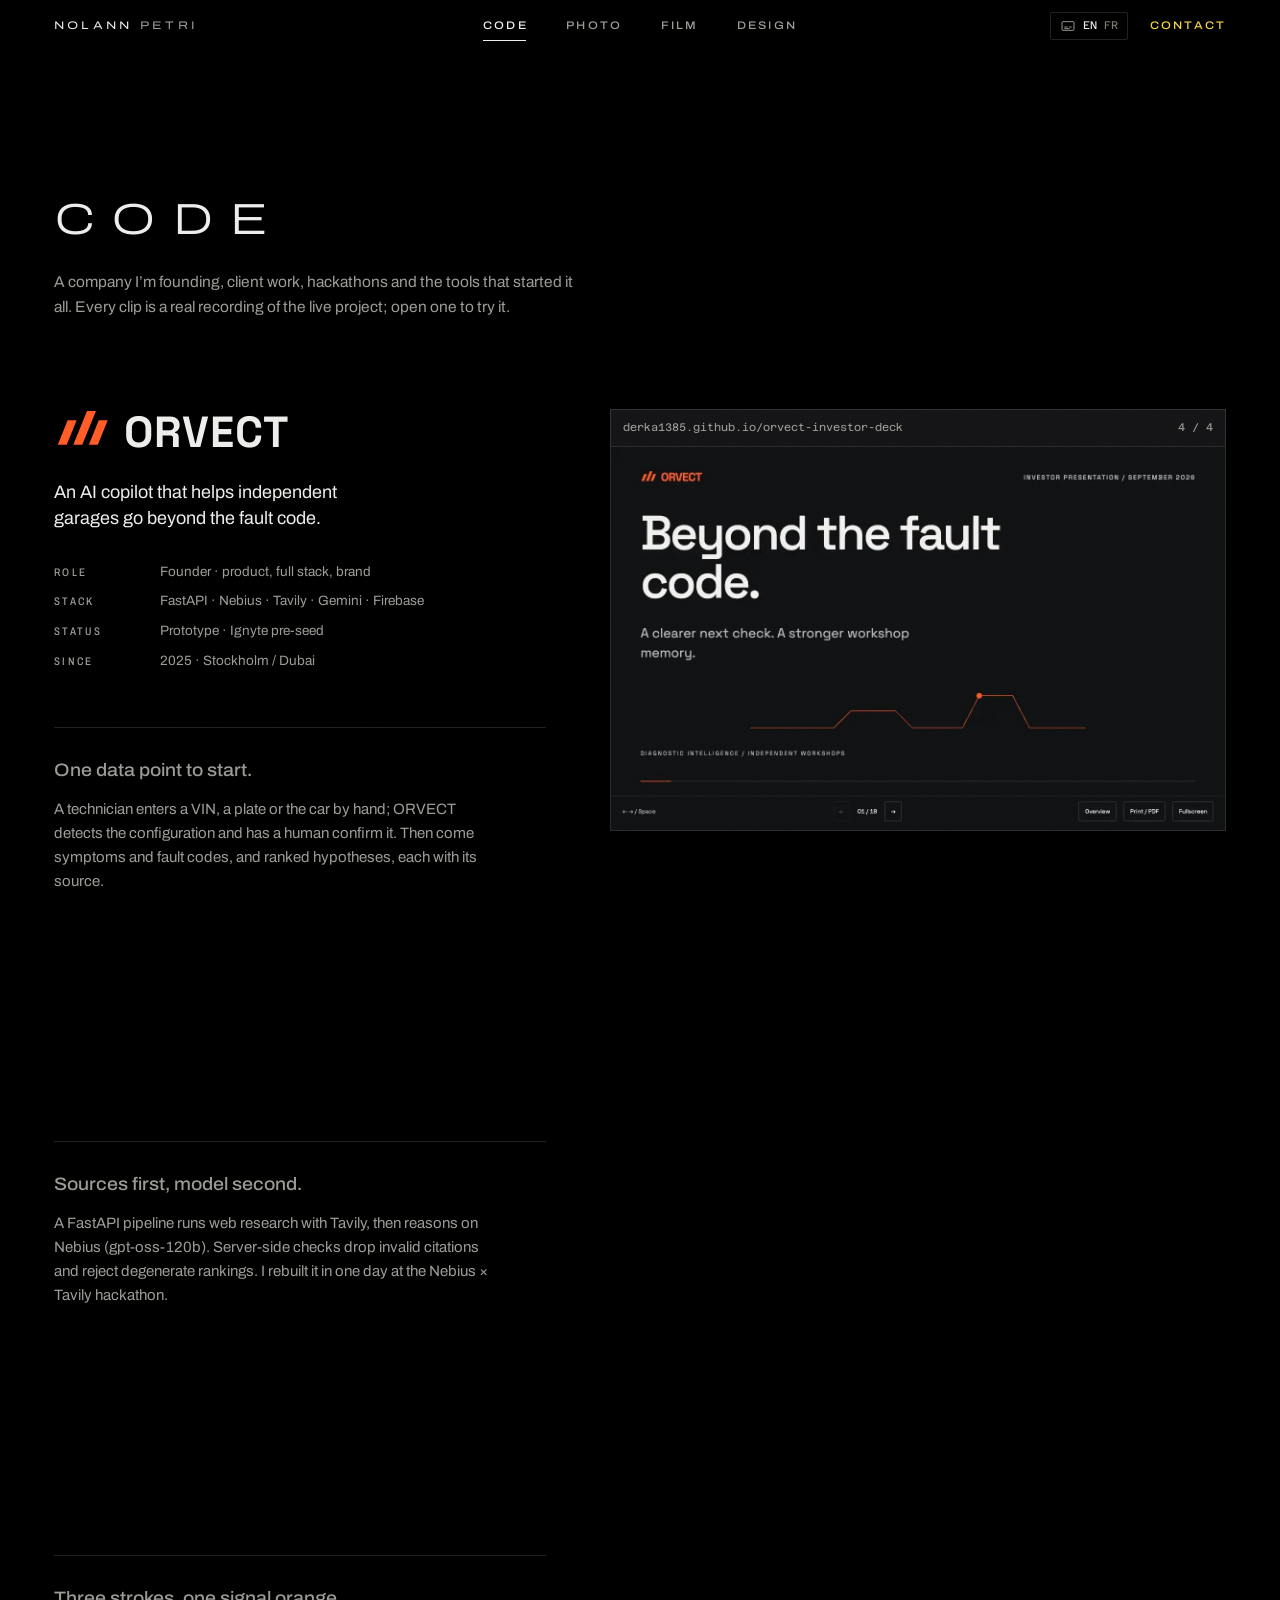
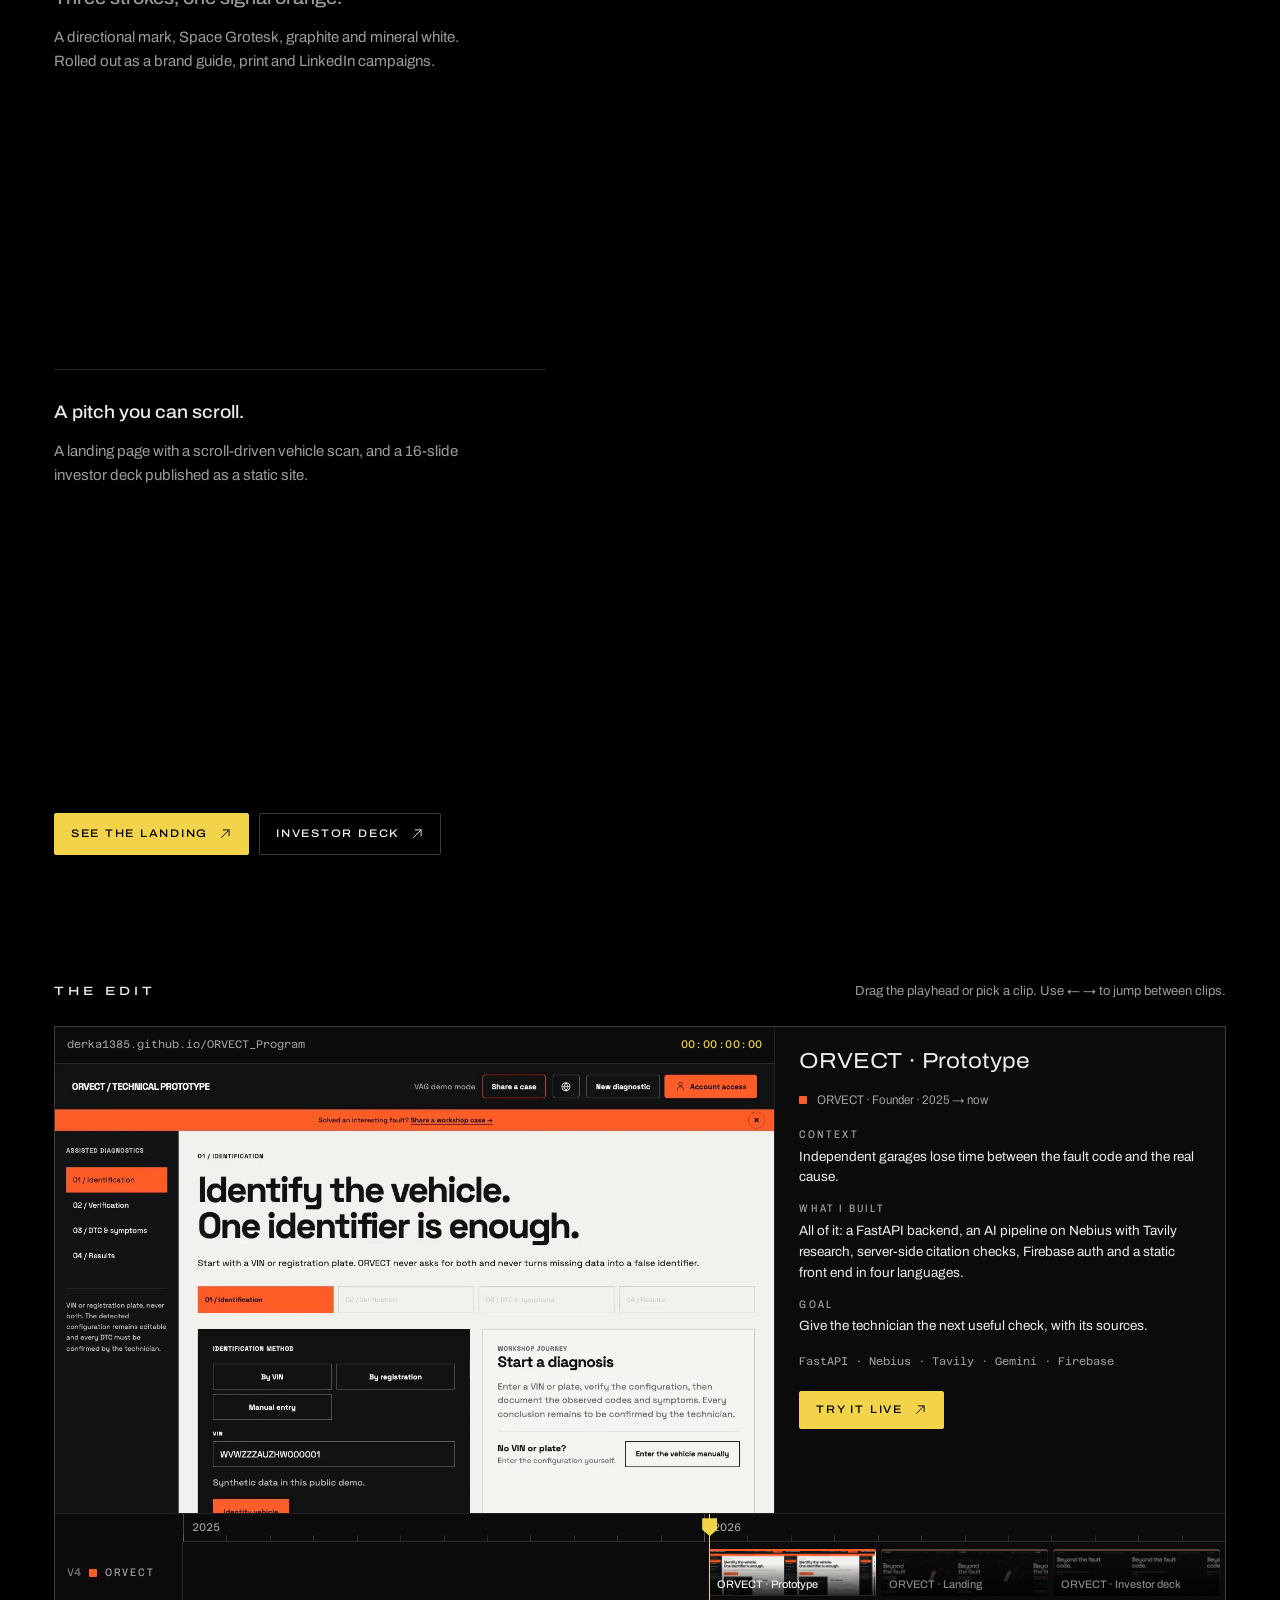
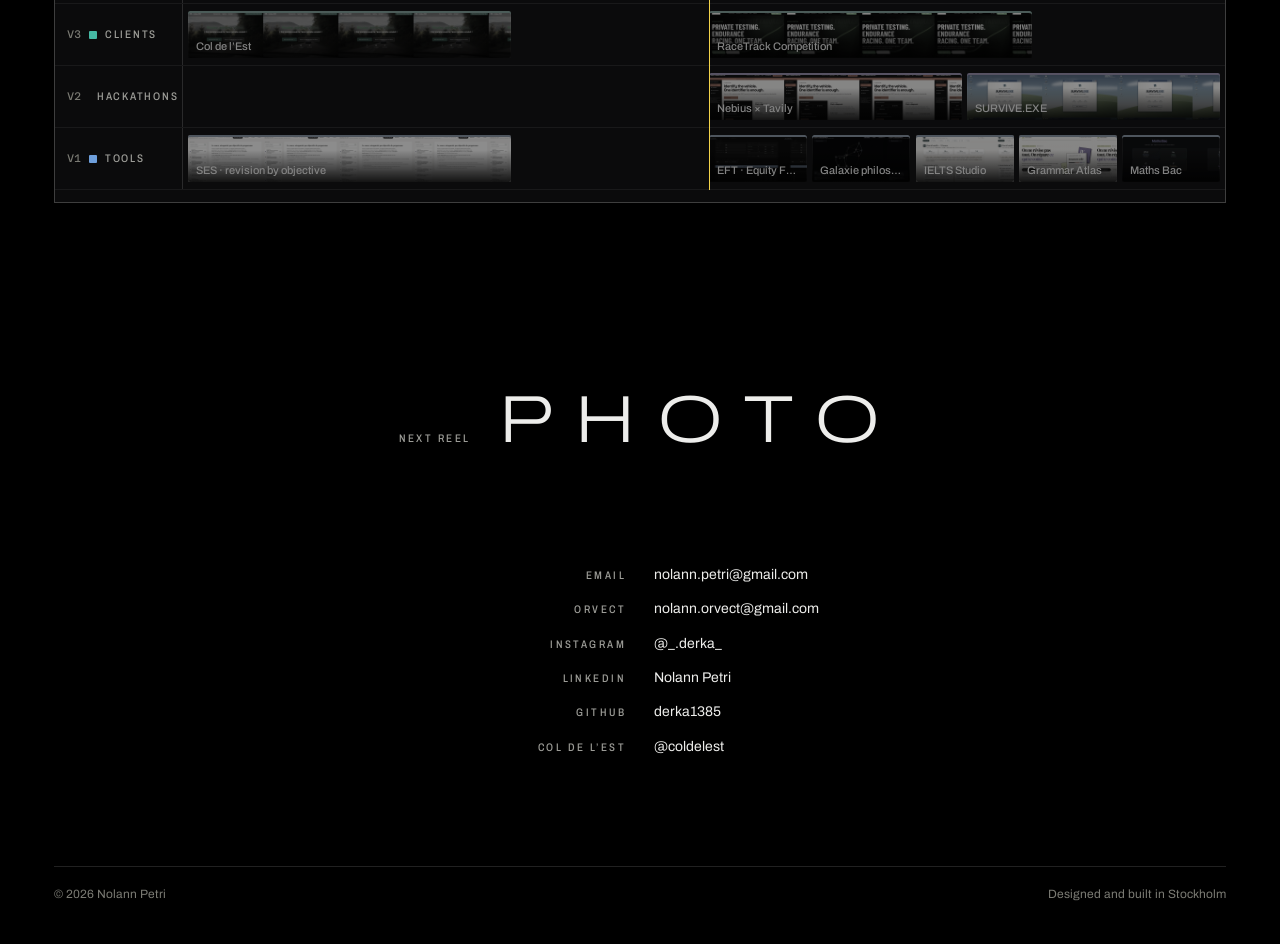
==== code.html @ 3e2588cc "Portfolio: Lignes home, four reels, new photos Home: a textless scroll experience in raw WebGL2. The" ====
<!doctype html>
<html lang="en">
<meta charset="utf-8">
<meta name="viewport" content="width=device-width, initial-scale=1, viewport-fit=cover">
<title>Code · Nolann Petri</title>
<meta name="description" content="ORVECT, client sites, hackathons and study tools by Nolann Petri, each with a real screen recording and a live version to try.">
<meta name="theme-color" content="#000000">
<meta name="color-scheme" content="dark">
<meta property="og:title" content="Code · Nolann Petri">
<meta property="og:image" content="img/og.jpg">
<link rel="icon" href="img/icon.svg" type="image/svg+xml">
<link rel="preconnect" href="https://fonts.googleapis.com">
<link rel="preconnect" href="https://fonts.gstatic.com" crossorigin>
<link rel="stylesheet" href="https://fonts.googleapis.com/css2?family=Archivo:wdth,wght@62..125,100..900&family=Azeret+Mono:wght@300..600&family=Space+Grotesk:wght@500;700&display=swap">
<link rel="stylesheet" href="style.css">
<script type="module" src="site.js"></script>
<script type="module" src="code.js"></script>

<body class="p-code">
<a class="skip" href="#main" data-fr="Aller au contenu">Skip to content</a>

<header class="chrome">
  <a class="mark" href="index.html"><span>Nolann</span> <span>Petri</span></a>
  <nav class="reels" aria-label="Reels">
    <a href="code.html" aria-current="page">Code</a>
    <a href="photo.html">Photo</a>
    <a href="film.html">Film</a>
    <a href="design.html">Design</a>
  </nav>
  <div class="chrome-r">
    <button class="st" id="st" type="button" aria-label="Subtitles: switch to French" data-label-fr="Sous-titres : passer en anglais"><svg viewBox="0 0 24 24" aria-hidden="true"><rect x="3" y="5.5" width="18" height="13" rx="1.5"/><path d="M6.5 13.5h5M13.5 13.5h4M6.5 16h8"/></svg><span class="st-en">EN</span><span class="st-fr">FR</span></button>
    <a class="to-contact" href="contact.html">Contact</a>
  </div>
</header>

<main id="main">
  <header class="card wrap">
    <h1 class="card-h1">Code</h1>
    <p class="card-lead" data-fr="Une entreprise que je fonde, du travail client, des hackathons et les outils par lesquels tout a commencé. Chaque clip est un vrai enregistrement du projet en ligne ; ouvrez-le pour le tester.">A company I’m founding, client work, hackathons and the tools that started it all. Every clip is a real recording of the live project; open one to try it.</p>
  </header>

  <!-- ORVECT, told in four shots on its own monitor -->
  <section class="ov wrap" id="orvect" aria-labelledby="orvect-title">
    <div class="ov-copy">
      <h2 id="orvect-title" class="orvect-logo" aria-label="ORVECT"><svg viewBox="0 0 120 100" aria-hidden="true"><path d="M8 76 29 24h19L27 76Z M41 76 70 4h19L60 76Z M74 76 95 24h19L93 76Z"/></svg><span aria-hidden="true">ORVECT</span></h2>
      <p class="ov-tag" data-fr="Un copilote IA qui aide les garages indépendants à aller au-delà du code défaut.">An AI copilot that helps independent garages go beyond the fault code.</p>
      <dl class="credit-list tight">
        <div><dt data-fr="Rôle">Role</dt><dd data-fr="Fondateur · produit, full stack, marque">Founder · product, full stack, brand</dd></div>
        <div><dt>Stack</dt><dd>FastAPI · Nebius · Tavily · Gemini · Firebase</dd></div>
        <div><dt data-fr="Statut">Status</dt><dd data-fr="Prototype · pre-seed Ignyte">Prototype · Ignyte pre-seed</dd></div>
        <div><dt data-fr="Depuis">Since</dt><dd data-fr="2025 · Stockholm / Dubaï">2025 · Stockholm / Dubai</dd></div>
      </dl>
      <ol class="ov-steps">
        <li class="ov-step" data-step="0">
          <h3 data-fr="Une seule donnée pour commencer.">One data point to start.</h3>
          <p data-fr="Le technicien saisit un VIN, une plaque ou le véhicule à la main ; ORVECT détecte la configuration et la fait confirmer par un humain. Viennent ensuite les symptômes et les codes défaut, puis des hypothèses classées, chacune avec sa source.">A technician enters a VIN, a plate or the car by hand; ORVECT detects the configuration and has a human confirm it. Then come symptoms and fault codes, and ranked hypotheses, each with its source.</p>
        </li>
        <li class="ov-step" data-step="1">
          <h3 data-fr="Les sources d’abord, le modèle ensuite.">Sources first, model second.</h3>
          <p data-fr="Un pipeline FastAPI lance une recherche web avec Tavily, puis raisonne sur Nebius (gpt-oss-120b). Des contrôles côté serveur rejettent les citations invalides et les classements dégénérés. Je l’ai reconstruit en une journée au hackathon Nebius × Tavily.">A FastAPI pipeline runs web research with Tavily, then reasons on Nebius (gpt-oss-120b). Server-side checks drop invalid citations and reject degenerate rankings. I rebuilt it in one day at the Nebius × Tavily hackathon.</p>
        </li>
        <li class="ov-step" data-step="2">
          <h3 data-fr="Trois traits, un orange signal.">Three strokes, one signal orange.</h3>
          <p data-fr="Un signe directionnel, Space Grotesk, graphite et blanc minéral. Décliné en charte, print et campagnes LinkedIn.">A directional mark, Space Grotesk, graphite and mineral white. Rolled out as a brand guide, print and LinkedIn campaigns.</p>
        </li>
        <li class="ov-step" data-step="3">
          <h3 data-fr="Un pitch qui se fait défiler.">A pitch you can scroll.</h3>
          <p data-fr="Une landing page avec un scan de véhicule piloté par le scroll, et un deck investisseurs de 16 slides publié en site statique.">A landing page with a scroll-driven vehicle scan, and a 16-slide investor deck published as a static site.</p>
        </li>
      </ol>
      <p class="actions">
        <a class="btn solid" href="https://derka1385.github.io/orvect-landing/" target="_blank" rel="noopener"><span data-fr="Voir la landing">See the landing</span><svg class="ico" viewBox="0 0 24 24" aria-hidden="true"><path d="M9 5h10v10M19 5 6 18"/></svg></a>
        <a class="btn" href="https://derka1385.github.io/orvect-investor-deck/" target="_blank" rel="noopener"><span data-fr="Deck investisseurs">Investor deck</span><svg class="ico" viewBox="0 0 24 24" aria-hidden="true"><path d="M9 5h10v10M19 5 6 18"/></svg></a>
      </p>
    </div>
    <div class="ov-monitor" aria-hidden="true">
      <div class="monitor">
        <p class="monitor-bar"><span id="ov-url">derka1385.github.io/ORVECT_Program</span><span id="ov-n">1 / 4</span></p>
        <div class="monitor-stack">
          <video class="on" muted loop playsinline preload="none" poster="img/v-orvect-program.webp" data-src="vid/orvect-program.mp4" data-url="derka1385.github.io/ORVECT_Program"></video>
          <video muted loop playsinline preload="none" poster="img/v-orvect-program.webp" data-src="vid/orvect-program.mp4" data-url="Nebius × Tavily · FastAPI pipeline"></video>
          <img src="img/d-orvect-wallpaper.webp" alt="" loading="lazy" width="1600" height="1039" data-url="ORVECT · brand">
          <video muted loop playsinline preload="none" poster="img/v-orvect-deck.webp" data-src="vid/orvect-deck.mp4" data-url="derka1385.github.io/orvect-investor-deck"></video>
        </div>
      </div>
    </div>
  </section>

  <!-- Every project as a clip on an edit timeline -->
  <section class="suite" id="suite" aria-labelledby="suite-title">
    <div class="wrap suite-head">
      <h2 class="card-title" id="suite-title" data-fr="Banc de montage">The edit</h2>
      <p class="suite-help" data-fr="Glissez la tête de lecture ou choisissez un clip. Les flèches ← → passent d’un clip à l’autre.">Drag the playhead or pick a clip. Use ← → to jump between clips.</p>
    </div>

    <div class="nle wrap" id="nle" hidden>
      <div class="viewer">
        <p class="viewer-bar"><span class="viewer-url" id="v-url"></span><span class="tc" id="v-tc">00:00:00:00</span></p>
        <div class="viewer-screen">
          <video id="v-video" muted playsinline loop preload="none"></video>
          <iframe id="v-frame" title="Live project" hidden sandbox="allow-scripts allow-same-origin allow-forms allow-popups allow-popups-to-escape-sandbox allow-modals" allow="fullscreen"></iframe>
          <p class="viewer-loading" data-fr="Chargement du site…">Loading the live site…</p>
        </div>
      </div>
      <aside class="inspector" id="inspector" aria-live="polite"></aside>
      <div class="timeline" id="timeline">
        <div class="tl-ruler" aria-hidden="true"><span>2025</span><span>2026</span></div>
        <div class="tl-tracks" id="tracks"></div>
        <div class="playhead" id="playhead" role="slider" tabindex="0" aria-label="Playhead" data-label-fr="Tête de lecture" aria-valuemin="0" aria-valuemax="100" aria-valuenow="0"><i></i></div>
      </div>
    </div>

    <div class="projects wrap" id="projects">

      <article class="proj" id="p-orvect-app" data-track="company" data-year="2026" data-url="https://derka1385.github.io/ORVECT_Program/" data-video="vid/orvect-program.mp4" data-poster="img/v-orvect-program.webp">
        <h3>ORVECT · <span data-fr="Prototype">Prototype</span></h3>
        <p class="meta" data-fr="Fondateur · 2025 → aujourd’hui">Founder · 2025 → now</p>
        <dl class="facts">
          <div><dt data-fr="Contexte">Context</dt><dd data-fr="Les garages indépendants perdent du temps entre le code défaut et la vraie cause.">Independent garages lose time between the fault code and the real cause.</dd></div>
          <div><dt data-fr="Ce que j’ai fait">What I built</dt><dd data-fr="Tout : backend FastAPI, pipeline IA sur Nebius avec recherche Tavily, contrôles des citations côté serveur, authentification Firebase, front statique en quatre langues.">All of it: a FastAPI backend, an AI pipeline on Nebius with Tavily research, server-side citation checks, Firebase auth and a static front end in four languages.</dd></div>
          <div><dt data-fr="But">Goal</dt><dd data-fr="Donner au technicien le prochain contrôle utile, avec ses sources.">Give the technician the next useful check, with its sources.</dd></div>
        </dl>
        <p class="stack">FastAPI · Nebius · Tavily · Gemini · Firebase</p>
      </article>

      <article class="proj" id="p-orvect-landing" data-track="company" data-year="2026" data-url="https://derka1385.github.io/orvect-landing/" data-video="vid/orvect-landing.mp4" data-poster="img/v-orvect-landing.webp">
        <h3>ORVECT · Landing</h3>
        <p class="meta" data-fr="Fondateur · 2026">Founder · 2026</p>
        <dl class="facts">
          <div><dt data-fr="Contexte">Context</dt><dd data-fr="Présenter ORVECT aux garages et aux programmes d’accélération.">Introducing ORVECT to garages and accelerator programmes.</dd></div>
          <div><dt data-fr="Ce que j’ai fait">What I built</dt><dd data-fr="Une landing page dont le scan de véhicule avance avec le scroll, en quatre langues : FR, EN, SV, DE.">A landing page whose vehicle scan advances with the scroll, in four languages: FR, EN, SV, DE.</dd></div>
          <div><dt data-fr="But">Goal</dt><dd data-fr="Faire comprendre le produit en un défilement.">Make the product clear in one scroll.</dd></div>
        </dl>
        <p class="stack">HTML · CSS · JavaScript</p>
      </article>

      <article class="proj" id="p-orvect-deck" data-track="company" data-year="2026" data-url="https://derka1385.github.io/orvect-investor-deck/" data-video="vid/orvect-deck.mp4" data-poster="img/v-orvect-deck.webp">
        <h3 data-fr="ORVECT · Deck investisseurs">ORVECT · Investor deck</h3>
        <p class="meta" data-fr="Fondateur · 2026">Founder · 2026</p>
        <dl class="facts">
          <div><dt data-fr="Contexte">Context</dt><dd data-fr="Lever du pre-seed avec un deck qu’on peut ouvrir sur n’importe quel écran.">Raising pre-seed with a deck that opens on any screen.</dd></div>
          <div><dt data-fr="Ce que j’ai fait">What I built</dt><dd data-fr="16 slides publiées en site statique, dans la charte ORVECT.">16 slides published as a static site, in the ORVECT brand.</dd></div>
          <div><dt data-fr="But">Goal</dt><dd data-fr="Raconter le marché, le produit et la suite en quelques minutes.">Tell the market, the product and what comes next in a few minutes.</dd></div>
        </dl>
        <p class="stack">HTML · CSS · JavaScript</p>
      </article>

      <article class="proj" id="p-racetrack" data-track="client" data-year="2026" data-url="https://derka1385.github.io/Lamera_Racetrack/" data-video="vid/racetrack.mp4" data-poster="img/v-racetrack.webp">
        <h3>RaceTrack Competition</h3>
        <p class="meta" data-fr="Client · Luxembourg · 2026">Client · Luxembourg · 2026</p>
        <dl class="facts">
          <div><dt data-fr="Contexte">Context</dt><dd data-fr="Une équipe de sport automobile qui propose des essais privés en Lamera, des week-ends de course clés en main et de la formation de pilotes.">A motorsport team offering private Lamera testing, arrive-and-drive race weekends and driver development.</dd></div>
          <div><dt data-fr="Ce que j’ai fait">What I built</dt><dd data-fr="Un site Next.js en trois langues (EN, FR, DE) avec Framer Motion, un formulaire de demande validé par Zod et React Hook Form, des tests responsive avec Playwright et un export statique pour GitHub Pages.">A trilingual Next.js site (EN, FR, DE) with Framer Motion, a request form validated with Zod and React Hook Form, responsive checks with Playwright and a static export for GitHub Pages.</dd></div>
          <div><dt data-fr="But">Goal</dt><dd data-fr="Transformer les visiteurs en demandes d’essai et d’engagement en course.">Turn visitors into test-day and race-weekend requests.</dd></div>
        </dl>
        <p class="stack">Next.js · TypeScript · Tailwind · Framer Motion · Zod</p>
      </article>

      <article class="proj" id="p-coldelest" data-track="client" data-year="2025" data-url="https://derka1385.github.io/ColdeLEST/" data-video="vid/coldelest.mp4" data-poster="img/v-coldelest.webp">
        <h3>Col de l’Est</h3>
        <p class="meta" data-fr="Association · 2025">Association · 2025</p>
        <dl class="facts">
          <div><dt data-fr="Contexte">Context</dt><dd data-fr="Des propriétaires de voitures de sport de France, d’Allemagne, du Luxembourg et de Suisse, sur les routes d’Alsace et des Vosges.">Sports-car owners from France, Germany, Luxembourg and Switzerland, on the roads of Alsace and the Vosges.</dd></div>
          <div><dt data-fr="Ce que j’ai fait">What I built</dt><dd data-fr="Page d’accueil, prochain rallye, galerie et formulaire d’inscription.">Landing page, next rally, gallery and a sign-up form.</dd></div>
          <div><dt data-fr="But">Goal</dt><dd data-fr="Réunir les gens autour d’une balade.">Bring people together around one drive.</dd></div>
        </dl>
        <p class="stack">HTML · CSS · PHP</p>
      </article>

      <article class="proj" id="p-nebius" data-track="hack" data-year="2026" data-url="https://derka1385.github.io/ORVECT_Program/" data-video="vid/orvect-program.mp4" data-poster="img/v-orvect-program.webp">
        <h3>Nebius × Tavily</h3>
        <p class="meta" data-fr="Hackathon · un jour · 2026">Hackathon · one day · 2026</p>
        <dl class="facts">
          <div><dt data-fr="Contexte">Context</dt><dd data-fr="Une journée de hackathon, quelques semaines après mon arrivée à Stockholm.">A one-day hackathon, a few weeks after I arrived in Stockholm.</dd></div>
          <div><dt data-fr="Ce que j’ai fait">What I built</dt><dd data-fr="J’ai reconstruit le pipeline d’ORVECT : recherche web avec Tavily, raisonnement sur Nebius (gpt-oss-120b), puis des contrôles côté serveur qui rejettent les citations invalides et les classements dégénérés.">I rebuilt ORVECT’s pipeline: web research with Tavily, reasoning on Nebius (gpt-oss-120b), then server-side checks that drop invalid citations and reject degenerate rankings.</dd></div>
          <div><dt data-fr="But">Goal</dt><dd data-fr="Des hypothèses de diagnostic dont chaque source tient.">Diagnostic hypotheses where every source holds up.</dd></div>
        </dl>
        <p class="stack">FastAPI · Nebius · Tavily</p>
      </article>

      <article class="proj" id="p-survive" data-track="hack" data-year="2026" data-url="https://derka1385.github.io/survive-exe/" data-video="vid/survive.mp4" data-poster="img/v-survive.webp">
        <h3>SURVIVE.EXE</h3>
        <p class="meta" data-fr="Hackathon · en solo · 2026">Hackathon · solo · 2026</p>
        <dl class="facts">
          <div><dt data-fr="Contexte">Context</dt><dd data-fr="Un roguelite de bureau dans une coque Windows XP, construit seul pendant un hackathon.">A workplace roguelite in a Windows XP shell, built alone during a hackathon.</dd></div>
          <div><dt data-fr="Ce que j’ai fait">What I built</dt><dd data-fr="Un moteur de jeu sans dépendance en modules ES : événements programmés selon la difficulté, journal, bilan de fin de journée et harnais de tests, avec l’interface XP séparée du moteur.">A dependency-free game engine in ES modules: difficulty-based event scheduling, an event log, end-of-day results and a check harness, with the XP interface kept separate from the engine.</dd></div>
          <div><dt data-fr="But">Goal</dt><dd data-fr="Tenir de 09:00 à 17:00 pendant que productivité, stress et réputation bougent à chaque événement.">Survive from 09:00 to 17:00 while productivity, stress and reputation move with every event.</dd></div>
        </dl>
        <p class="stack">JavaScript · ES modules · <span data-fr="sans dépendance">no dependencies</span></p>
      </article>

      <article class="proj" id="p-ses" data-track="tools" data-year="2025" data-url="https://derka1385.github.io/BAC-SES/" data-video="vid/ses.mp4" data-poster="img/v-ses.webp">
        <h3 data-fr="SES · révision par objectifs">SES · revision by objective</h3>
        <p class="meta" data-fr="Lycée · 2025 → 2026">School · 2025 → 2026</p>
        <dl class="facts">
          <div><dt data-fr="Contexte">Context</dt><dd data-fr="Les SES pour le bac. Mes camarades l’ont utilisé, puis des professeurs avec leurs classes.">Economics and social sciences for the French bac. Classmates used it, then teachers with their classes.</dd></div>
          <div><dt data-fr="Ce que j’ai fait">What I built</dt><dd data-fr="40 objectifs officiels sur 9 chapitres, le cours complet pour chacun, 144 flashcards avec un mode adaptatif, du surlignage, un mode édition, des comptes synchronisés et un mode professeur pour publier les chapitres.">40 official objectives across 9 chapters, the full course for each, 144 flashcards with an adaptive mode, highlighting, an edit mode, synced accounts and a teacher mode to publish chapters.</dd></div>
          <div><dt data-fr="But">Goal</dt><dd data-fr="Savoir quels objectifs on maîtrise vraiment avant l’épreuve.">Know which objectives you actually master before the exam.</dd></div>
        </dl>
        <p class="stack">Vanilla JS · Firebase · Supabase</p>
      </article>

      <article class="proj" id="p-eft" data-track="tools" data-year="2026" data-url="https://derka1385.github.io/EFT-EQUITY-FORECAST-TERMINAL-/" data-video="vid/eft.mp4" data-poster="img/v-eft.webp">
        <h3>EFT · Equity Forecast Terminal</h3>
        <p class="meta" data-fr="Finance · projet perso · 2026">Finance · side project · 2026</p>
        <dl class="facts">
          <div><dt data-fr="Contexte">Context</dt><dd data-fr="Commencé à 17 ans pour comprendre comment les modèles de prévision se comportent sur de vrais cours.">Started at 17 to understand how forecasting models behave on real prices.</dd></div>
          <div><dt data-fr="Ce que j’ai fait">What I built</dt><dd data-fr="Mouvement brownien géométrique avec calibration bayésienne et terme AR(1), trajectoires Monte Carlo, indice de confiance et score de risque, alimentés par un flux de marché en direct avec cache local.">Geometric Brownian motion with Bayesian calibration and an AR(1) term, Monte Carlo paths, a confidence index and a risk score, fed by a live market feed with a local cache.</dd></div>
          <div><dt data-fr="But">Goal</dt><dd data-fr="Rendre l’incertitude visible. C’est un outil d’apprentissage, pas un conseil en investissement.">Make uncertainty visible. It is a learning tool, not investment advice.</dd></div>
        </dl>
        <p class="stack">JavaScript · Canvas · Monte Carlo</p>
      </article>

      <article class="proj" id="p-philo" data-track="tools" data-year="2026" data-url="https://derka1385.github.io/Constellation_philo_Bac/" data-video="vid/philo.mp4" data-poster="img/v-philo.webp">
        <h3>Galaxie philosophique</h3>
        <p class="meta" data-fr="Lycée · 2026">School · 2026</p>
        <dl class="facts">
          <div><dt data-fr="Contexte">Context</dt><dd data-fr="Révisions de philosophie pour le bac : les 17 notions.">Philosophy revision for the bac: the 17 notions.</dd></div>
          <div><dt data-fr="Ce que j’ai fait">What I built</dt><dd data-fr="Une constellation en canvas : planètes dimensionnées par leur nombre de liens, liens pondérés du plus fort au plus faible, recherche, rotation et mode flashcards.">A canvas constellation: planets sized by their number of connections, links weighted from strong to weak, search, rotation and a flashcards mode.</dd></div>
          <div><dt data-fr="But">Goal</dt><dd data-fr="Voir comment les notions se relient, pour qu’une dissertation passe de l’une à l’autre.">See how notions connect, so an essay can move from one to the next.</dd></div>
        </dl>
        <p class="stack">JavaScript · Canvas</p>
      </article>

      <article class="proj" id="p-ielts" data-track="tools" data-year="2026" data-url="https://derka1385.github.io/IELTS/" data-video="vid/ielts.mp4" data-poster="img/v-ielts.webp">
        <h3>IELTS Studio</h3>
        <p class="meta" data-fr="Examen · 2026 · résultat 7.5">Exam prep · 2026 · scored 7.5</p>
        <dl class="facts">
          <div><dt data-fr="Contexte">Context</dt><dd data-fr="72 heures avant l’IELTS.">72 hours before the IELTS.</dd></div>
          <div><dt data-fr="Ce que j’ai fait">What I built</dt><dd data-fr="Un onglet par compétence, des trames pour le Writing Task 1 et 2, un entraînement à l’oral qui suit ce qu’on maîtrise, 11 leçons de grammaire avec exercices et des flashcards, le tout sauvegardé en local.">Tabs per skill, Writing Task 1 and 2 frameworks, a speaking drill that tracks what you master, 11 grammar lessons with exercises and flashcards, all saved locally.</dd></div>
          <div><dt data-fr="But">Goal</dt><dd data-fr="Atteindre la bande 7. J’ai obtenu 7.5.">Reach band 7 overall. I scored 7.5.</dd></div>
        </dl>
        <p class="stack">Vanilla JS · localStorage</p>
      </article>

      <article class="proj" id="p-grammar" data-track="tools" data-year="2026" data-url="https://derka1385.github.io/IELTS_positionning/" data-video="vid/grammar.mp4" data-poster="img/v-grammar.webp">
        <h3>Grammar Atlas</h3>
        <p class="meta" data-fr="Examen · 2026">Exam prep · 2026</p>
        <dl class="facts">
          <div><dt data-fr="Contexte">Context</dt><dd data-fr="Je perdais des points à l’IELTS sur les mêmes erreurs de grammaire.">I kept losing IELTS points on the same grammar.</dd></div>
          <div><dt data-fr="Ce que j’ai fait">What I built</dt><dd data-fr="Un diagnostic de 25 phrases au clavier, les erreurs classées par type, et un plan de 24 h construit sur les points les plus faibles.">A 25-sentence diagnostic answered from the keyboard, errors grouped by type, and a 24-hour plan built from the weakest patterns.</dd></div>
          <div><dt data-fr="But">Goal</dt><dd data-fr="Réviser ce qui coûte des points, pas tout.">Revise what costs you points, not everything.</dd></div>
        </dl>
        <p class="stack">JavaScript · Node</p>
      </article>

      <article class="proj" id="p-maths" data-track="tools" data-year="2026" data-url="https://derka1385.github.io/maths_shuffle/" data-video="vid/maths.mp4" data-poster="img/v-maths.webp">
        <h3>Maths Bac</h3>
        <p class="meta" data-fr="Lycée · 2026">School · 2026</p>
        <dl class="facts">
          <div><dt data-fr="Contexte">Context</dt><dd data-fr="Révisions de maths pour le bac.">Maths revision for the bac.</dd></div>
          <div><dt data-fr="Ce que j’ai fait">What I built</dt><dd data-fr="Un parseur Python qui a extrait 311 exercices des sujets 2021–2025, les a triés par notion et a compilé leurs figures LaTeX dans GitHub Actions.">A Python parser that extracted 311 exercises from the 2021–2025 papers, sorted them by topic and compiled their LaTeX figures in GitHub Actions.</dd></div>
          <div><dt data-fr="But">Goal</dt><dd data-fr="S’entraîner sur la notion la plus faible avec de vrais sujets.">Train on your weakest topic with real exam questions.</dd></div>
        </dl>
        <p class="stack">Python · LaTeX · GitHub Actions</p>
      </article>
    </div>
  </section>
</main>

<footer class="end wrap">
  <p class="end-next"><span class="role" data-fr="Bobine suivante">Next reel</span><a href="photo.html">Photo</a></p>
  <dl class="end-credits">
    <div><dt>Email</dt><dd><a href="mailto:nolann.petri@gmail.com">nolann.petri@gmail.com</a></dd></div>
    <div><dt>ORVECT</dt><dd><a href="mailto:nolann.orvect@gmail.com">nolann.orvect@gmail.com</a></dd></div>
    <div><dt>Instagram</dt><dd><a href="https://www.instagram.com/_.derka_/" rel="me noopener" target="_blank">@_.derka_</a></dd></div>
    <div><dt>LinkedIn</dt><dd><a href="https://www.linkedin.com/in/petri-n-234321354" rel="me noopener" target="_blank">Nolann Petri</a></dd></div>
    <div><dt>GitHub</dt><dd><a href="https://github.com/derka1385" rel="me noopener" target="_blank">derka1385</a></dd></div>
    <div><dt>Col de l’Est</dt><dd><a href="https://www.instagram.com/coldelest/" rel="noopener" target="_blank">@coldelest</a></dd></div>
  </dl>
  <p class="end-line"><span>© 2026 Nolann Petri</span><span data-fr="Conçu et développé à Stockholm">Designed and built in Stockholm</span></p>
</footer>
</body>
</html>
---- style.css ----
/* Nolann Petri — Le Générique. Every page is a reel; the interface lives in the letterbox bars. */

@view-transition { navigation: auto; }

:root {
  --black: #000;
  --ink: #0b0b0c;
  --ink-2: #151517;
  --ink-3: #1f1f22;
  --line: rgb(255 255 255 / .13);
  --line-2: rgb(255 255 255 / .24);
  --white: #ededeb;
  --dim: #9c9c97;
  --faint: #7b7b74;
  --sub: #f3d34a;          /* subtitle yellow: subtitles, the running timecode, the one action per view */
  --flare: #6cc3ff;        /* anamorphic blue: light only */
  --orvect: #ff5c28;
  --paper: #e6e7e5;        /* storyboard sheets */
  --paper-ink: #121213;
  --paper-dim: #56575a;
  --track-company: #ff5c28;
  --track-client: #45b8a4;
  --track-hack: #a38cff;
  --track-tools: #6e9fdc;

  --f-sans: 'Archivo', ui-sans-serif, system-ui, sans-serif;
  --f-mono: 'Azeret Mono', ui-monospace, 'SF Mono', Menlo, monospace;
  --ch: 52px;                                  /* the top letterbox bar */
  --gut: clamp(16px, 4.2vw, 64px);
  --ease: cubic-bezier(.16, 1, .3, 1);
  --ease-io: cubic-bezier(.65, 0, .35, 1);
  color-scheme: dark;
}

*, *::before, *::after { box-sizing: border-box; }
html { background: var(--black); -webkit-text-size-adjust: 100%; scroll-padding-top: calc(var(--ch) + 16px); }
body {
  margin: 0; min-height: 100svh;
  background: var(--black); color: var(--white);
  font: 400 15px/1.6 var(--f-sans); font-stretch: 100%;
  -webkit-font-smoothing: antialiased; text-rendering: optimizeLegibility;
  overflow-x: clip;
}
img, video, canvas, svg { display: block; max-width: 100%; }
img { height: auto; }
a { color: inherit; text-decoration: none; }
button { font: inherit; color: inherit; background: none; border: 0; padding: 0; cursor: pointer; }
h1, h2, h3, h4, p, dl, dd, ol, ul, figure { margin: 0; }
ol, ul { padding: 0; list-style: none; }
em { font-style: normal; }
[hidden] { display: none !important; }

::selection { background: var(--sub); color: #000; }
:focus { outline: none; }
:focus-visible { outline: 1px solid var(--sub); outline-offset: 4px; border-radius: 1px; }
html { scrollbar-color: #3a3a3d var(--black); scrollbar-width: thin; }
::-webkit-scrollbar { width: 10px; height: 10px; }
::-webkit-scrollbar-track { background: var(--black); }
::-webkit-scrollbar-thumb { background: #2c2c2f; border: 3px solid var(--black); border-radius: 6px; }

.wrap { width: 100%; padding-inline: var(--gut); margin-inline: auto; max-width: 1560px; }
.skip { position: fixed; left: 12px; top: -60px; z-index: 100; background: var(--sub); color: #000; padding: 8px 12px; font-weight: 600; }
.skip:focus-visible { top: 12px; }
.sr-only { position: absolute; width: 1px; height: 1px; overflow: hidden; clip-path: inset(50%); white-space: nowrap; }

/* ---------- type atoms: credits ---------- */
.role, .credit-list dt, .end-credits dt, .film-s, .board-meta dt {
  font-size: 11px; line-height: 1.3; font-weight: 500; font-stretch: 78%;
  text-transform: uppercase; letter-spacing: .22em; color: var(--dim);
}
.tc, .co, .edge, time {
  font-family: var(--f-mono); font-size: 11px; font-weight: 400; letter-spacing: .04em;
  font-variant-numeric: tabular-nums; color: var(--dim);
}
.nm { font-stretch: 125%; text-transform: uppercase; letter-spacing: .14em; font-weight: 400; }

/* Title card: every page opens with one */
.card { padding-top: calc(var(--ch) + clamp(72px, 16vh, 180px)); padding-bottom: clamp(56px, 10vh, 120px); }
.card-h1 {
  font-size: clamp(26px, 3.4vw, 54px); line-height: 1.1; font-weight: 300; font-stretch: 125%;
  text-transform: uppercase; letter-spacing: .38em; margin-right: -.38em;
}
.card-lead { margin-top: 26px; max-width: 58ch; color: var(--dim); font-size: 15.5px; }
.card-title {
  font-size: 12px; font-weight: 500; font-stretch: 125%; text-transform: uppercase; letter-spacing: .34em;
  color: var(--white); margin-bottom: 40px;
}
.card-title.small { margin-top: 88px; }

/* Buttons: a slate-grey plate with a hairline; the solid one takes the subtitle yellow */
.actions { display: flex; flex-wrap: wrap; gap: 10px; margin-top: 30px; }
.btn {
  display: inline-flex; align-items: center; gap: 10px; min-height: 42px; padding: 0 16px;
  border: 1px solid var(--line-2); border-radius: 2px;
  font-size: 11px; font-weight: 500; font-stretch: 112%; text-transform: uppercase; letter-spacing: .16em;
  transition: background .3s var(--ease), color .3s var(--ease), border-color .3s var(--ease);
}
.btn:hover { background: var(--white); color: #000; border-color: var(--white); }
.btn.solid { background: var(--sub); color: #000; border-color: var(--sub); }
.btn.solid:hover { background: var(--white); border-color: var(--white); }
.ico { width: 14px; height: 14px; fill: none; stroke: currentColor; stroke-width: 1.6; stroke-linecap: round; stroke-linejoin: round; }

/* Credit list: role right, name left, the gutter in the middle, as at the end of a film */
.credit-list { display: grid; gap: 14px; }
.credit-list > div { display: grid; grid-template-columns: minmax(0, 1fr) minmax(0, 1.35fr); gap: 28px; align-items: baseline; }
.credit-list dt { text-align: right; }
.credit-list dd { font-size: 15px; }
.credit-list dd a { border-bottom: 1px solid var(--line-2); transition: border-color .3s, color .3s; }
.credit-list dd a:hover { border-color: var(--white); }
.credit-list .yr { margin-left: 12px; font-size: 12px; }
.credit-list .gap { margin-top: 18px; }
.credit-list.tight { gap: 8px; }
.credit-list.tight > div { grid-template-columns: 88px minmax(0, 1fr); gap: 18px; }
.credit-list.tight dt { text-align: left; }
.credit-list.tight dd { font-size: 13.5px; color: var(--dim); }

/* ---------- chrome: the top letterbox bar ---------- */
.chrome {
  position: fixed; inset: 0 0 auto; z-index: 40; height: var(--ch);
  display: grid; grid-template-columns: 1fr auto 1fr; align-items: center; gap: 24px;
  padding-inline: var(--gut); background: var(--black);
  view-transition-name: chrome;
}
.mark { justify-self: start; font-size: 11px; font-weight: 400; font-stretch: 125%; text-transform: uppercase; letter-spacing: .3em; white-space: nowrap; }
.mark span:last-child { color: var(--dim); }
.reels { display: flex; gap: clamp(18px, 3vw, 44px); }
.reels a, .to-contact {
  position: relative; font-size: 11px; font-weight: 500; font-stretch: 112%; text-transform: uppercase; letter-spacing: .2em;
  color: var(--dim); padding: 8px 0; transition: color .3s var(--ease);
}
.reels a::after { content: ''; position: absolute; left: 0; right: .2em; bottom: 2px; height: 1px; background: var(--white); transform: scaleX(0); transform-origin: left; transition: transform .5s var(--ease); }
.reels a:hover { color: var(--white); }
.reels a[aria-current] { color: var(--white); }
.reels a[aria-current]::after, .reels a:hover::after { transform: scaleX(1); }
.chrome-r { justify-self: end; display: flex; align-items: center; gap: 22px; }
.to-contact { color: var(--sub); }
.to-contact:hover, .to-contact[aria-current] { color: var(--white); }
.st { display: inline-flex; align-items: center; gap: 7px; height: 28px; padding: 0 9px; border: 1px solid var(--line); border-radius: 2px; font-family: var(--f-mono); font-size: 11px; color: var(--faint); transition: border-color .3s; }
.st:hover { border-color: var(--line-2); }
.st svg { width: 16px; height: 16px; fill: none; stroke: var(--dim); stroke-width: 1.4; }
.st .st-en, .st .st-fr { transition: color .3s; }
html[lang="en"] .st .st-en, html[lang="fr"] .st .st-fr { color: var(--white); }

/* ---------- footer: a short end-credit block on every reel ---------- */
.end { padding-top: clamp(96px, 16vh, 180px); padding-bottom: 40px; }
.end-next { display: flex; flex-wrap: wrap; justify-content: center; align-items: baseline; gap: 10px 28px; margin-bottom: clamp(72px, 12vh, 140px); }
.end-next a {
  font-size: clamp(30px, 5.2vw, 84px); line-height: 1; font-weight: 250; font-stretch: 125%; text-transform: uppercase; letter-spacing: .3em; margin-right: -.3em;
  transition: color .4s var(--ease), letter-spacing .8s var(--ease);
}
.end-next a:hover { letter-spacing: .36em; }
.end-credits { display: grid; gap: 10px; max-width: 760px; margin-inline: auto; }
.end-credits > div { display: grid; grid-template-columns: 1fr 1fr; gap: 28px; align-items: baseline; }
.end-credits dt { text-align: right; }
.end-credits a { font-size: 14px; transition: color .3s; }
.end-credits a:hover { color: var(--white); text-decoration: underline; text-underline-offset: 4px; }
.end-credits a { color: var(--white); }
.end-line { display: flex; justify-content: space-between; flex-wrap: wrap; gap: 12px; margin-top: clamp(72px, 12vh, 120px); padding-top: 18px; border-top: 1px solid var(--line); font-size: 12px; color: var(--faint); }
.end-min { padding-top: 0; }

/* Film grain over everything, a few pixels of it */
body::after {
  content: ''; position: fixed; inset: -50%; z-index: 90; pointer-events: none;
  background: url(img/grain.png); opacity: .055; mix-blend-mode: overlay;
  animation: grain 1s steps(6) infinite;
}
@keyframes grain {
  0% { transform: translate(0, 0); } 17% { transform: translate(-7%, 4%); } 33% { transform: translate(5%, -9%); }
  50% { transform: translate(-3%, 8%); } 67% { transform: translate(9%, 2%); } 83% { transform: translate(-8%, -5%); }
}

/* ---------- autofocus cursor ---------- */
html.af, html.af * { cursor: none !important; }
html.af iframe, html.af input[type="range"] { cursor: auto !important; }
.af-box {
  position: fixed; left: 0; top: 0; z-index: 95; pointer-events: none;
  width: 22px; height: 22px; transform: translate3d(-100px, -100px, 0);
  opacity: 0; transition: opacity .25s;
}
.af-box.on { opacity: 1; }
.af-box i { position: absolute; width: 7px; height: 7px; border: 1.25px solid rgb(255 255 255 / .85); transition: border-color .25s; }
.af-box i:nth-child(1) { left: 0; top: 0; border-right: 0; border-bottom: 0; }
.af-box i:nth-child(2) { right: 0; top: 0; border-left: 0; border-bottom: 0; }
.af-box i:nth-child(3) { left: 0; bottom: 0; border-right: 0; border-top: 0; }
.af-box i:nth-child(4) { right: 0; bottom: 0; border-left: 0; border-top: 0; }
.af-box b { position: absolute; left: 50%; top: 50%; width: 2px; height: 2px; margin: -1px; background: var(--white); border-radius: 50%; transition: opacity .2s; }
.af-box.lock i { border-color: var(--sub); }
.af-box.lock b { opacity: 0; }
.af-box em { position: absolute; left: 100%; top: -2px; margin-left: 8px; font: 400 10px/1 var(--f-mono); color: var(--sub); white-space: nowrap; opacity: 0; transition: opacity .2s; }
.af-box.lock em { opacity: 1; }

/* ---------- lightbox: the projector ---------- */
.proj-lb {
  width: 100vw; height: 100svh; max-width: none; max-height: none; margin: 0; padding: 0; border: 0;
  background: rgb(0 0 0 / .96); color: var(--white);
}
.proj-lb[open] { display: grid; place-items: center; animation: lb-in .5s var(--ease); }
.proj-lb::backdrop { background: rgb(0 0 0 / .8); }
.proj-lb figure { display: grid; gap: 14px; justify-items: center; }
.proj-lb img { max-width: min(88vw, 1600px); max-height: 80svh; width: auto; object-fit: contain; }
.proj-lb figcaption { display: flex; gap: 16px; font-size: 13px; color: var(--dim); }
.lb-x, .lb-arrow { position: absolute; display: grid; place-items: center; width: 48px; height: 48px; border: 1px solid var(--line); border-radius: 2px; transition: border-color .3s, color .3s; }
.lb-x:hover, .lb-arrow:hover { border-color: var(--white); }
.lb-x svg, .lb-arrow svg { width: 18px; height: 18px; fill: none; stroke: currentColor; stroke-width: 1.5; }
.lb-x { top: 16px; right: 16px; }
.lb-arrow { top: 50%; margin-top: -24px; }
.lb-arrow.prev { left: 16px; } .lb-arrow.next { right: 16px; }
.proj-lb.flip img { animation: lb-flip .45s var(--ease); }
@keyframes lb-in { from { opacity: 0; } }
@keyframes lb-flip { from { opacity: 0; transform: translateX(var(--dir, 24px)); filter: blur(6px); } }

/* =================================================================
   HOME — Lignes: one grid, one front of light, no words past the name
   ================================================================= */
.p-home .chrome { background: transparent; }
html.js .p-home .chrome { opacity: 0; transition: opacity 1.4s var(--ease); }
html.js .p-home.ready .chrome { opacity: 1; }
html.js .p-home.ready.rolling .chrome { opacity: 0; pointer-events: none; transition-duration: .45s; }
html.js .p-home.ready.rolling .chrome:focus-within, html.js .p-home .chrome:focus-within { opacity: 1; pointer-events: auto; transition-duration: .2s; }
.exp { position: relative; height: 680svh; }
.exp.still { height: 100svh; }
.exp-stage { position: sticky; top: 0; height: 100svh; overflow: clip; background: var(--black); }
#lines { position: absolute; inset: 0; width: 100%; height: 100%; }
.exp-fallback { display: none; }
.nogl .exp-fallback { display: block; position: absolute; inset: 0; margin: auto; width: min(84vw, 980px); height: auto; }
.exp-fallback text { fill: var(--white); font: 300 64px var(--f-sans); font-stretch: 125%; letter-spacing: .3em; }
.exp-cue { position: absolute; left: 50%; bottom: calc(26px + env(safe-area-inset-bottom)); width: 1px; height: 46px; margin-left: -.5px; background: rgb(255 255 255 / .16); overflow: clip; opacity: 0; transition: opacity .8s var(--ease); }
.ready .exp-cue { opacity: 1; }
.exp.moved .exp-cue, .exp.still .exp-cue { opacity: 0; }
.exp-cue::after { content: ''; position: absolute; left: 0; top: -40%; width: 1px; height: 40%; background: var(--sub); animation: cue 2.4s var(--ease-io) infinite; }
@keyframes cue { to { top: 100%; } }

/* =================================================================
   CODE — ORVECT on its monitor, then the edit
   ================================================================= */
.orvect-logo { display: flex; align-items: center; gap: 14px; font-family: 'Space Grotesk', var(--f-sans); font-weight: 700; font-size: clamp(30px, 3.4vw, 52px); letter-spacing: .02em; line-height: 1; }
.orvect-logo svg { width: 1.3em; height: auto; fill: var(--orvect); }
.ov { display: grid; grid-template-columns: minmax(0, 1fr) minmax(0, 1.25fr); gap: clamp(32px, 5vw, 88px); padding-bottom: clamp(80px, 14vh, 160px); }
.ov-tag { margin: 22px 0 30px; font-size: 18px; line-height: 1.45; max-width: 34ch; }
.ov-steps { margin-top: 56px; }
.ov-step { min-height: 46vh; padding: 28px 0; border-top: 1px solid var(--line); display: grid; align-content: start; gap: 12px; }
.ov-step h3 { font-size: 18px; font-weight: 500; font-stretch: 108%; }
.ov-step p { color: var(--dim); max-width: 50ch; }
.ov-step h3 { color: var(--dim); transition: color .4s; }
.ov-step.on h3 { color: var(--white); }
.ov-monitor { position: relative; }
.monitor { position: sticky; top: calc(var(--ch) + 8vh); }
.monitor-bar, .viewer-bar { display: flex; justify-content: space-between; gap: 12px; padding: 9px 12px; background: var(--ink-2); border: 1px solid var(--line); border-bottom: 0; font-family: var(--f-mono); font-size: 11px; color: var(--dim); }
.monitor-stack { position: relative; aspect-ratio: 16 / 10; background: var(--ink); border: 1px solid var(--line); overflow: clip; }
.monitor-stack > * { position: absolute; inset: 0; width: 100%; height: 100%; object-fit: cover; opacity: 0; transition: opacity .7s var(--ease); }
.monitor-stack > .on { opacity: 1; }

.suite { padding-bottom: 40px; }
.suite-head { display: flex; justify-content: space-between; align-items: baseline; flex-wrap: wrap; gap: 8px 32px; }
.suite-head .card-title { margin-bottom: 24px; }
.suite-help { color: var(--dim); font-size: 13px; margin-bottom: 24px; }
.nle { display: grid; grid-template-columns: minmax(0, 1.6fr) minmax(300px, 1fr); gap: 1px; background: var(--line); border: 1px solid var(--line); padding-inline: 0; max-width: calc(1560px - 2 * var(--gut)); width: calc(100% - 2 * var(--gut)); }
.viewer, .inspector, .timeline { background: var(--ink); }
.viewer-bar { border: 0; border-bottom: 1px solid var(--line); background: var(--ink); }
.viewer-bar .tc { color: var(--sub); }
.viewer-url { overflow: hidden; text-overflow: ellipsis; white-space: nowrap; }
.viewer-screen { position: relative; aspect-ratio: 16 / 10; background: #000; }
.viewer-screen video, .viewer-screen iframe { position: absolute; inset: 0; width: 100%; height: 100%; border: 0; object-fit: cover; background: #000; }
.viewer-screen iframe { background: #fff; }
.viewer-loading { position: absolute; inset: auto 0 0; padding: 10px 12px; font-family: var(--f-mono); font-size: 11px; color: var(--sub); background: rgb(0 0 0 / .7); opacity: 0; transition: opacity .3s; pointer-events: none; }
.viewer.loading .viewer-loading { opacity: 1; }
.inspector { padding: 22px 24px 26px; display: grid; align-content: start; gap: 16px; min-height: 100%; }
.inspector h3 { font-size: clamp(20px, 1.7vw, 26px); line-height: 1.15; font-weight: 400; font-stretch: 112%; }
.inspector .meta { font-size: 12.5px; font-stretch: 90%; color: var(--dim); display: flex; align-items: center; gap: 10px; }
.inspector .meta i { width: 8px; height: 8px; border-radius: 1px; background: var(--c, var(--dim)); }
.inspector .facts { display: grid; gap: 12px; }
.inspector .facts dt { font-size: 11px; font-weight: 500; font-stretch: 78%; text-transform: uppercase; letter-spacing: .2em; color: var(--dim); margin-bottom: 3px; }
.inspector .facts dd { font-size: 13.5px; line-height: 1.55; }
.inspector .stack { font-family: var(--f-mono); font-size: 11px; color: var(--dim); }
.inspector .actions { margin-top: 4px; }
.inspector .btn { min-height: 38px; }

.timeline { grid-column: 1 / -1; position: relative; overflow-x: auto; overflow-y: clip; padding-bottom: 12px; --lab: 128px; user-select: none; -webkit-user-select: none; touch-action: pan-x; }
.tl-ruler { position: sticky; top: 0; display: grid; grid-template-columns: 1fr 1fr; margin-left: var(--lab); height: 28px; border-bottom: 1px solid var(--line); min-width: 880px; background-image: repeating-linear-gradient(90deg, var(--line) 0 1px, transparent 1px calc(100% / 24)); background-size: 100% 6px; background-repeat: no-repeat; background-position: bottom; }
.tl-ruler span { font-family: var(--f-mono); font-size: 11px; color: var(--dim); padding: 5px 8px; border-left: 1px solid var(--line-2); }
.tl-tracks { display: grid; min-width: calc(880px + var(--lab)); }
.track { display: grid; grid-template-columns: var(--lab) 1fr; height: 62px; border-bottom: 1px solid rgb(255 255 255 / .06); }
.track-label { position: sticky; left: 0; z-index: 2; display: flex; align-items: center; gap: 8px; padding: 0 12px; background: var(--ink); border-right: 1px solid var(--line); font-size: 11px; font-weight: 500; font-stretch: 80%; text-transform: uppercase; letter-spacing: .16em; color: var(--dim); }
.track-label b { font-family: var(--f-mono); font-weight: 400; color: var(--faint); letter-spacing: 0; }
.track-label i { width: 8px; height: 8px; border-radius: 1px; background: var(--c); }
.lane { position: relative; }
.clip {
  position: absolute; top: 7px; bottom: 7px; min-width: 40px; overflow: clip; border-radius: 2px; text-align: left;
  background-color: var(--ink-3); background-image: var(--thumb); background-size: auto 100%; background-repeat: repeat-x;
  box-shadow: inset 0 2px 0 var(--c), inset 0 0 0 1px rgb(255 255 255 / .08);
  transition: box-shadow .3s, filter .3s;
  filter: saturate(.25) brightness(.55);
}
.clip span { position: absolute; left: 0; right: 0; bottom: 0; padding: 14px 8px 5px; font-size: 11px; font-weight: 500; line-height: 1.2; background: linear-gradient(transparent, rgb(0 0 0 / .85)); white-space: nowrap; overflow: hidden; text-overflow: ellipsis; }
.clip:hover { filter: saturate(.7) brightness(.85); }
.clip[aria-pressed="true"] { filter: none; box-shadow: inset 0 2px 0 var(--c), inset 0 0 0 1px var(--white); }
.playhead { position: absolute; top: 0; bottom: 12px; left: var(--lab); width: 17px; margin-left: -8px; z-index: 3; touch-action: none; }
.playhead::before { content: ''; position: absolute; left: 8px; top: 0; bottom: 0; width: 1px; background: var(--sub); }
.playhead i { position: absolute; left: 1px; top: 4px; width: 15px; height: 18px; background: var(--sub); clip-path: polygon(0 0, 100% 0, 100% 62%, 50% 100%, 0 62%); }
.playhead:focus-visible { outline-offset: 0; }
.projects { display: grid; gap: 1px; }
.js-suite .projects { display: none; }
.proj { padding: 26px 0; border-top: 1px solid var(--line); display: grid; gap: 10px; }
.proj h3 { font-size: 20px; font-weight: 400; font-stretch: 112%; }
.proj .meta { font-size: 12.5px; color: var(--dim); }
.proj .stack { font-family: var(--f-mono); font-size: 11px; color: var(--dim); }
.proj .facts { display: grid; gap: 8px; max-width: 70ch; }
.proj .facts dt { font-size: 11px; text-transform: uppercase; letter-spacing: .2em; color: var(--dim); }

/* =================================================================
   PHOTO — Col de l'Est, then the strip
   ================================================================= */
.cde { display: grid; grid-template-columns: repeat(12, minmax(0, 1fr)); gap: clamp(16px, 2vw, 28px); align-items: start; padding-bottom: clamp(100px, 16vh, 180px); }
.cde-film { grid-column: 1 / -1; position: relative; }
.cde-film video { width: 100%; aspect-ratio: 2.39; object-fit: cover; background: var(--ink); }
.cde-slate { display: flex; gap: 16px; margin-top: 12px; font-size: 12px; color: var(--dim); }
.cde-slate .tc { color: var(--white); }
.cde-copy { grid-column: 1 / span 5; padding-top: 48px; }
.cde-copy h2 { font-size: clamp(26px, 2.8vw, 42px); font-weight: 300; font-stretch: 125%; text-transform: uppercase; letter-spacing: .2em; line-height: 1.1; }
.cde-copy .role { display: block; margin: 14px 0 22px; }
.cde-copy > p:not(.role):not(.actions) { max-width: 52ch; }
.cde-still { grid-column: 7 / span 4; margin-top: 48px; }
.cde-vert { grid-column: 11 / span 2; margin-top: 140px; }
.cde-vert video { aspect-ratio: 9 / 16; width: 100%; object-fit: cover; background: var(--ink); }

.series { display: grid; grid-template-columns: repeat(auto-fill, minmax(250px, 1fr)); border-top: 1px solid var(--line); margin-bottom: clamp(24px, 6vh, 64px); }
.series a { display: flex; justify-content: space-between; align-items: baseline; gap: 12px; padding: 16px 0; border-bottom: 1px solid var(--line); margin-right: 32px; font-size: 14px; transition: color .3s; }
.series a:hover { color: var(--white); }
.series a { color: var(--dim); }

.reel { position: relative; }
.reel-pin { position: sticky; top: 0; height: 100svh; display: flex; align-items: center; overflow: clip; perspective: 1400px; }
.reel-track { display: flex; align-items: center; gap: clamp(20px, 2.4vw, 40px); padding-inline: 12vw 30vw; transform-style: preserve-3d; will-change: transform; }
.fr { flex: none; display: grid; gap: 12px; transform-origin: 50% 50%; will-change: transform; }
.fr-hit { display: block; }
.fr img { height: min(56svh, 620px); width: auto; background: var(--ink); -webkit-box-reflect: below 10px linear-gradient(transparent 76%, rgb(0 0 0 / .22)); transition: filter .5s var(--ease); }
.fr figcaption { display: grid; gap: 3px; font-size: 12.5px; color: var(--white); max-width: 34ch; }
.fr .edge { font-size: 11px; color: var(--faint); }
.fr:not(.near) img { filter: brightness(.55) saturate(.6); }
.fr:not(.near) figcaption { opacity: .35; }
.fr figcaption { transition: opacity .5s var(--ease); }
.slate { flex: none; width: clamp(240px, 26vw, 420px); padding-right: 3vw; display: grid; gap: 18px; align-content: center; }
.slate h2 { font-size: clamp(22px, 2.2vw, 36px); line-height: 1.15; font-weight: 300; font-stretch: 125%; text-transform: uppercase; letter-spacing: .18em; }
.slate-meta { display: grid; gap: 4px; font-size: 12.5px; font-stretch: 90%; color: var(--dim); }
.slate-meta span:first-child { font-family: var(--f-mono); font-size: 11px; color: var(--white); }
.reel-read { position: absolute; left: var(--gut); right: var(--gut); bottom: 22px; display: flex; gap: 18px; font-size: 12px; color: var(--dim); }
.reel-read .tc { color: var(--sub); }

/* =================================================================
   FILM — the screening room
   ================================================================= */
.room { position: relative; padding-top: clamp(40px, 9vh, 110px); }
.beam { position: absolute; left: 0; top: 0; width: 100%; height: 100%; pointer-events: none; }
.stage-screen { position: relative; }
.screen { --h: min(66svh, calc((100vw - 2 * var(--gut)) / 1.78)); --w: calc(var(--h) * 16 / 9); position: relative; height: var(--h); margin-inline: auto; width: min(100%, calc(var(--h) * 2.39)); background: #000; box-shadow: 0 0 0 1px rgb(255 255 255 / .05); overflow: clip; }
.screen video { position: absolute; top: 0; bottom: 0; left: 50%; height: 100%; width: var(--w); translate: -50% 0; object-fit: cover; background: #000; }
.screen[data-format="v"] { --w: calc(var(--h) * 9 / 16); }
/* The masking: two black panels that travel in from the sides to the picture's edges */
.mask { position: absolute; top: -1px; bottom: -1px; width: 50%; background: #000; transition: transform 1s var(--ease-io); z-index: 2; }
.mask.l { left: 0; transform: translateX(calc(var(--w) / -2)); } .mask.r { right: 0; transform: translateX(calc(var(--w) / 2)); }
.mask::after { content: ''; position: absolute; top: 0; bottom: 0; width: 1px; background: rgb(255 255 255 / .06); }
.mask.l::after { right: 0; } .mask.r::after { left: 0; }
.spill { width: min(100%, 1200px); height: 90px; margin: 6px auto 0; filter: blur(34px) saturate(1.3); opacity: .5; transform: scaleY(-1); image-rendering: auto; }
.deck { display: grid; grid-template-columns: minmax(0, 1fr) minmax(0, 1.4fr); gap: 32px; align-items: center; margin-top: -40px; position: relative; }
.now { display: flex; flex-wrap: wrap; align-items: baseline; gap: 6px 16px; }
.now-t { font-size: 17px; font-weight: 400; font-stretch: 112%; }
.transport { display: flex; align-items: center; gap: 14px; }
.tbtn { width: 40px; height: 40px; flex: none; display: grid; place-items: center; border: 1px solid var(--line); border-radius: 2px; transition: border-color .3s, color .3s; }
.tbtn:hover { border-color: var(--white); }
.tbtn svg { width: 16px; height: 16px; fill: none; stroke: currentColor; stroke-width: 1.6; stroke-linejoin: round; stroke-linecap: round; }
#play .i-play { fill: currentColor; stroke: none; }
#play[data-state="playing"] .i-play, #play:not([data-state="playing"]) .i-pause { display: none; }
#sound .x { display: block; } #sound .w { display: none; }
#sound[aria-pressed="true"] .x { display: none; } #sound[aria-pressed="true"] .w { display: block; }
#f-tc { color: var(--sub); white-space: nowrap; min-width: 11ch; }
.scrub { flex: 1; min-width: 60px; height: 24px; background: transparent; -webkit-appearance: none; appearance: none; --p: 0%; }
.scrub::-webkit-slider-runnable-track { height: 2px; background: linear-gradient(90deg, var(--sub) var(--p), #333 var(--p)); }
.scrub::-moz-range-track { height: 2px; background: #333; }
.scrub::-moz-range-progress { height: 2px; background: var(--sub); }
.scrub::-webkit-slider-thumb { -webkit-appearance: none; width: 2px; height: 16px; margin-top: -7px; background: var(--white); border: 0; }
.scrub::-moz-range-thumb { width: 2px; height: 16px; background: var(--white); border: 0; border-radius: 0; }

.bill { padding-top: clamp(96px, 14vh, 160px); }
.films { display: grid; grid-template-columns: repeat(4, minmax(0, 1fr)); gap: clamp(28px, 3vw, 44px) clamp(16px, 2vw, 28px); }
.film { display: grid; gap: 10px; text-align: left; align-content: start; }
.film img { width: 100%; aspect-ratio: 16 / 9; object-fit: contain; background: #000; box-shadow: 0 0 0 1px var(--line); filter: brightness(.7); transition: filter .5s var(--ease), box-shadow .5s; }
.film:hover img, .film[aria-pressed="true"] img { filter: none; }
.film[aria-pressed="true"] img { box-shadow: 0 0 0 1px var(--white); }
.film-t { font-size: 15px; font-weight: 500; font-stretch: 112%; display: flex; flex-wrap: wrap; align-items: baseline; gap: 10px; }
.film-s { font-size: 11px; }
.film-d { font-size: 13px; color: var(--dim); line-height: 1.5; }

/* =================================================================
   DESIGN — storyboard sheets under the lamp
   ================================================================= */
.board { margin-bottom: clamp(56px, 10vh, 120px); }
.board > * { position: relative; }
.board { --p: clamp(20px, 3vw, 44px); }
.board-head, .panels { background: var(--paper); color: var(--paper-ink); }
.board-head { display: grid; grid-template-columns: minmax(0, 1fr) minmax(0, 1fr); gap: 20px clamp(24px, 4vw, 64px); padding: var(--p) var(--p) calc(var(--p) * .8); border-bottom: 1px solid #c5c6c4; }
.board-head h2 { font-size: clamp(20px, 2.8vw, 44px); line-height: 1.1; font-weight: 300; font-stretch: 125%; text-transform: uppercase; letter-spacing: .14em; overflow-wrap: anywhere; min-width: 0; }
.board-line { align-self: end; justify-self: end; font-size: 15px; color: var(--paper-dim); }
.board-meta { display: grid; grid-template-columns: repeat(3, minmax(0, 1fr)); gap: 16px; grid-column: 1 / -1; padding-top: 18px; border-top: 1px solid #c5c6c4; }
.board-meta dt { color: var(--paper-dim); margin-bottom: 4px; }
.board-meta dd { font-size: 13.5px; }
.board-note { grid-column: 1 / span 1; max-width: 58ch; font-size: 14px; color: #2c2d30; }
.board-head .actions { grid-column: 2; align-self: end; justify-self: end; margin: 0; }
.board-head .btn { border-color: #9fa09e; }
.board-head .btn:hover { background: var(--paper-ink); color: var(--paper); border-color: var(--paper-ink); }
.b-orvect .orvect-logo { color: #1b1c1e; }
.panels { display: grid; grid-template-columns: repeat(12, minmax(0, 1fr)); gap: clamp(14px, 1.6vw, 24px); padding: var(--p); align-items: end; }
.panel { display: grid; gap: 10px; }
.s3 { grid-column: span 3; } .s4 { grid-column: span 4; } .s5 { grid-column: span 5; }
.panel button { display: block; width: 100%; border: 1px solid var(--paper-ink); background: #fff; padding: 6px; transform: translateZ(0); transition: transform .6s var(--ease), box-shadow .6s var(--ease); }
.panel button:hover { transform: translateY(-4px); box-shadow: 0 14px 24px -12px rgb(0 0 0 / .35); }
.panel img { width: 100%; }
.panel p { display: flex; align-items: center; gap: 10px; font-size: 12px; color: #2c2d30; }
.shot { display: inline-grid; place-items: center; min-width: 20px; height: 20px; border: 1px solid var(--paper-ink); font-family: var(--f-mono); font-size: 11px; }
.board ::selection { background: var(--paper-ink); color: var(--paper); }

/* =================================================================
   CONTACT — the end credits
   ================================================================= */
.roll { padding-top: calc(var(--ch) + clamp(80px, 16vh, 180px)); }
.roll-in { max-width: 1040px; display: grid; justify-items: center; text-align: center; }
.roll-name { display: flex; flex-wrap: wrap; justify-content: center; gap: 0 .8em; font-size: clamp(26px, 3.6vw, 58px); line-height: 1.1; font-weight: 300; font-stretch: 125%; text-transform: uppercase; letter-spacing: .4em; padding-left: .4em; }
.roll-name span:last-child { color: var(--sub); }
.roll-lead { margin-top: 28px; max-width: 54ch; color: var(--dim); }
.roll-mail { margin: 56px 0 88px; display: flex; flex-wrap: wrap; justify-content: center; align-items: center; gap: 14px 22px; }
.mail-big { font-size: clamp(20px, 2.6vw, 38px); font-weight: 300; font-stretch: 112%; letter-spacing: .02em; border-bottom: 1px solid var(--line-2); padding-bottom: 4px; transition: color .3s, border-color .3s; }
.mail-big:hover { border-color: var(--white); }
.roll-list { width: 100%; text-align: left; }
.roll-end { margin-top: 110px; font-size: clamp(20px, 2vw, 30px); font-weight: 300; font-stretch: 125%; text-transform: uppercase; letter-spacing: .5em; padding-left: .5em; }
.roll-foot { margin-top: 28px; display: flex; gap: 24px; align-items: baseline; font-size: 12px; }
.roll-foot a { color: var(--white); text-transform: uppercase; letter-spacing: .2em; font-size: 12px; font-stretch: 112%; }
.roll-foot .tc { font-size: 12px; }
.roll-foot a:hover { text-decoration: underline; text-underline-offset: 4px; }
.js .roll-in > * { animation: roll 1.8s var(--ease) both; animation-delay: calc(var(--i, 0) * 70ms); }
@keyframes roll { from { opacity: 0; transform: translateY(18vh); } }

/* ---------- page transitions: a cut through black ---------- */
::view-transition-old(root) { animation: .32s var(--ease-io) both vt-out; }
::view-transition-new(root) { animation: .5s var(--ease) .12s both vt-in; }
@keyframes vt-out { to { opacity: 0; filter: blur(4px); } }
@keyframes vt-in { from { opacity: 0; } }

/* =================================================================
   Responsive
   ================================================================= */
@media (max-width: 1100px) {
  .nle { grid-template-columns: 1fr; }
  .films { grid-template-columns: repeat(3, minmax(0, 1fr)); }
}
@media (max-width: 860px) {
  :root { --ch: 48px; }
  .chrome { grid-template-columns: 1fr auto; }
  .reels {
    position: fixed; left: 0; right: 0; bottom: 0; z-index: 40; height: calc(52px + env(safe-area-inset-bottom));
    padding-bottom: env(safe-area-inset-bottom); background: var(--black); border-top: 1px solid var(--line);
    justify-content: space-around; align-items: center; gap: 0;
  }
  .reels a { padding: 14px 10px; }
  body { padding-bottom: calc(52px + env(safe-area-inset-bottom)); }
  .exp-cue { bottom: calc(52px + 24px + env(safe-area-inset-bottom)); }
  .ov { grid-template-columns: 1fr; }
  .ov-monitor { order: -1; position: sticky; top: var(--ch); z-index: 3; background: var(--black); padding-bottom: 12px; }
  .monitor { position: static; }
  .ov-step { min-height: 0; padding: 22px 0; }
  .cde-copy { grid-column: 1 / -1; padding-top: 24px; }
  .cde-still { grid-column: 1 / span 8; margin-top: 16px; }
  .cde-vert { grid-column: 9 / -1; margin-top: 16px; }
  .series { grid-template-columns: 1fr 1fr; }
  .films { grid-template-columns: repeat(2, minmax(0, 1fr)); }
  .deck { grid-template-columns: 1fr; margin-top: 8px; gap: 16px; }
  .spill { height: 40px; }
  .board-head { grid-template-columns: 1fr; }
  .board-line, .board-head .actions { justify-self: start; grid-column: 1; }
  .board-meta { grid-template-columns: 1fr 1fr; }
  .board-note { grid-column: 1; }
  .panel { grid-column: span 6; }
}
@media (max-width: 600px) {
  .mark { letter-spacing: .22em; font-size: 11px; }
  .chrome-r { gap: 12px; }
  .st { padding: 0 7px; gap: 5px; }
  .credit-list > div, .end-credits > div { grid-template-columns: 1fr; gap: 3px; }
  .credit-list dt, .end-credits dt { text-align: left; }
  .end-credits { justify-items: start; }
  .end-credits > div { text-align: left; }
  .series { grid-template-columns: 1fr; }
  .series a { margin-right: 0; }
  .fr img { height: min(52svh, 520px); }
  .slate { width: 72vw; }
  .films { grid-template-columns: 1fr 1fr; gap: 28px 12px; }
  .film-d { display: none; }
  .transport { gap: 10px; }
  .panel { grid-column: 1 / -1; }
  .cde-still, .cde-vert { grid-column: 1 / -1; }
  .cde-vert { width: 60%; justify-self: center; }
  .roll-list { text-align: center; }
  .roll-list > div { justify-items: center; }
}

/* ---------- reduced motion: every reel still plays, without the camera work ---------- */
@media (prefers-reduced-motion: reduce) {
  *, *::before, *::after { animation-duration: .01ms !important; animation-delay: 0ms !important; transition-duration: .01ms !important; }
  body::after { display: none; }
  ::view-transition-old(root), ::view-transition-new(root) { animation: none; }
  .reel-pin { position: static; height: auto; display: block; overflow: visible; }
  .reel { height: auto !important; }
  .reel-track { flex-wrap: wrap; transform: none !important; padding: 0 var(--gut); gap: 24px; }
  .fr { transform: none !important; }
  .fr img { height: 38svh; -webkit-box-reflect: unset; filter: none !important; }
  .fr figcaption { opacity: 1 !important; }
  .slate { width: 100%; padding-top: 48px; }
  .reel-read { display: none; }
}
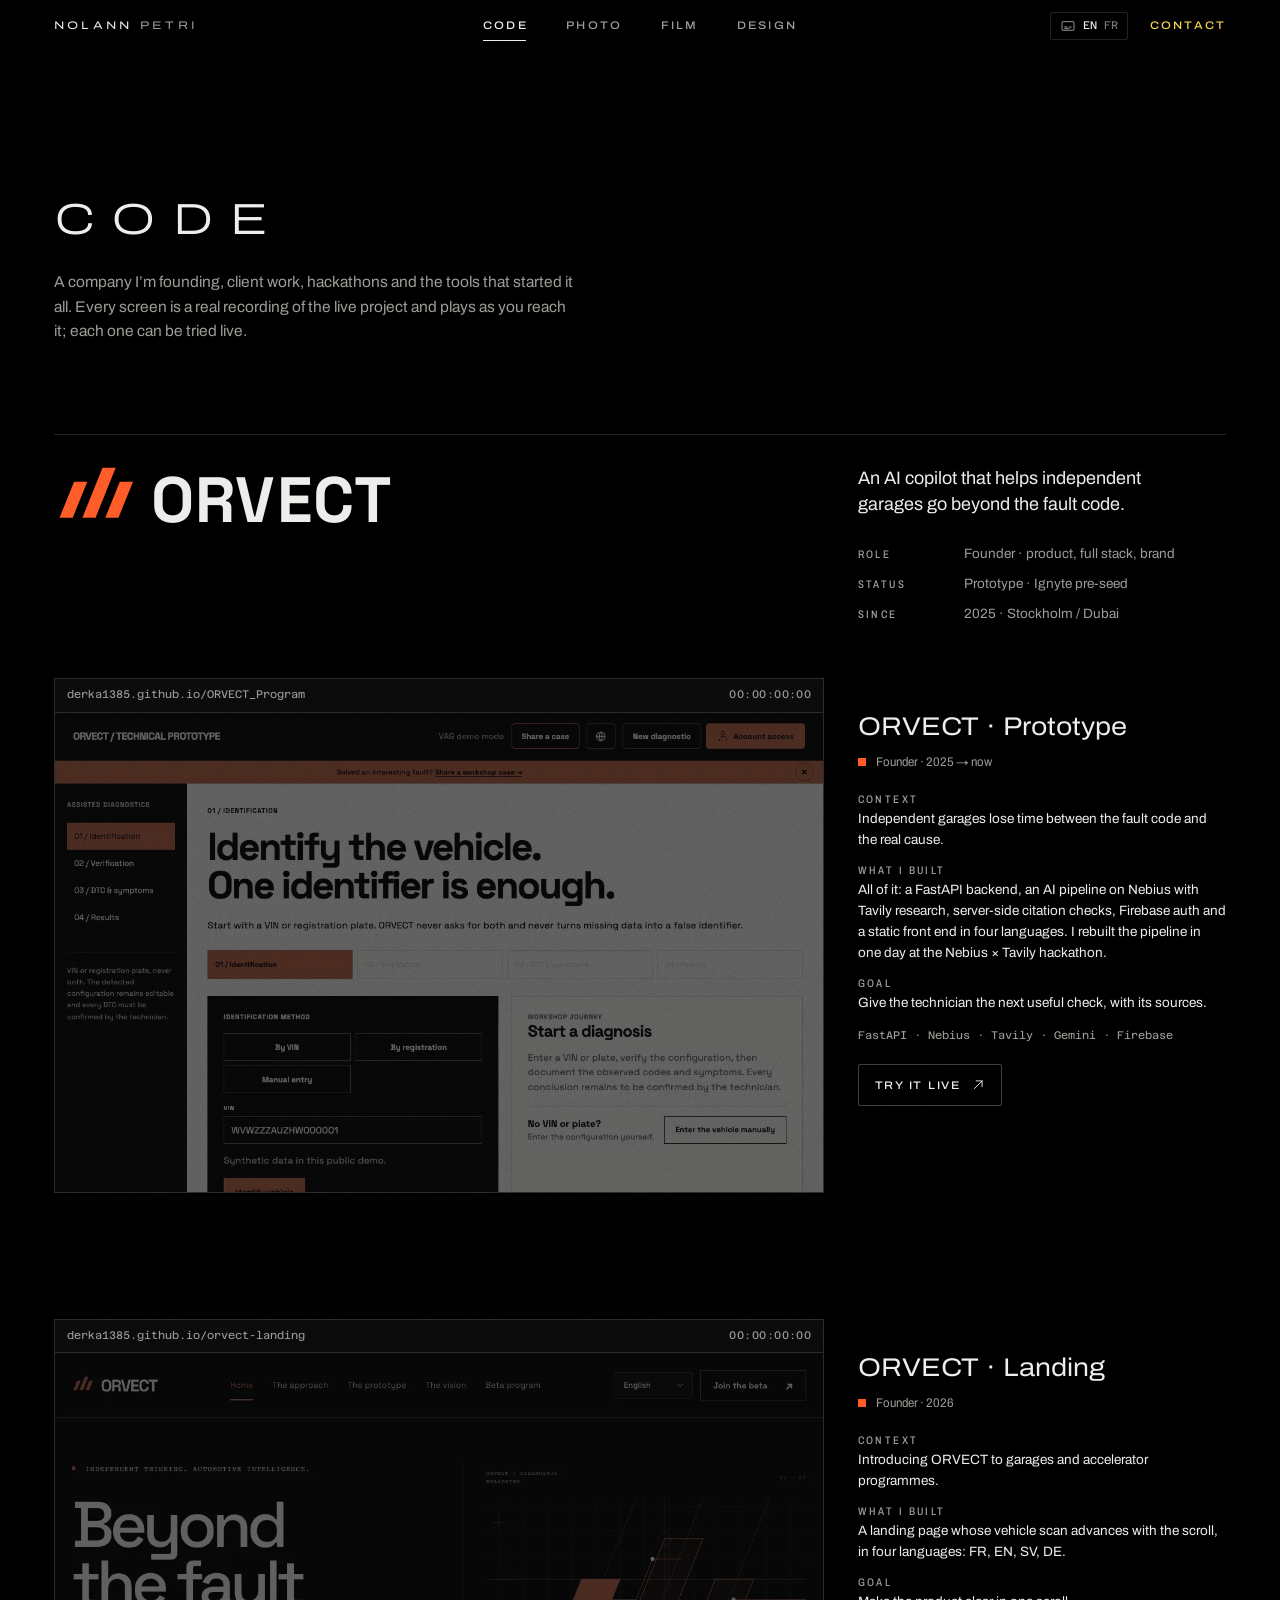
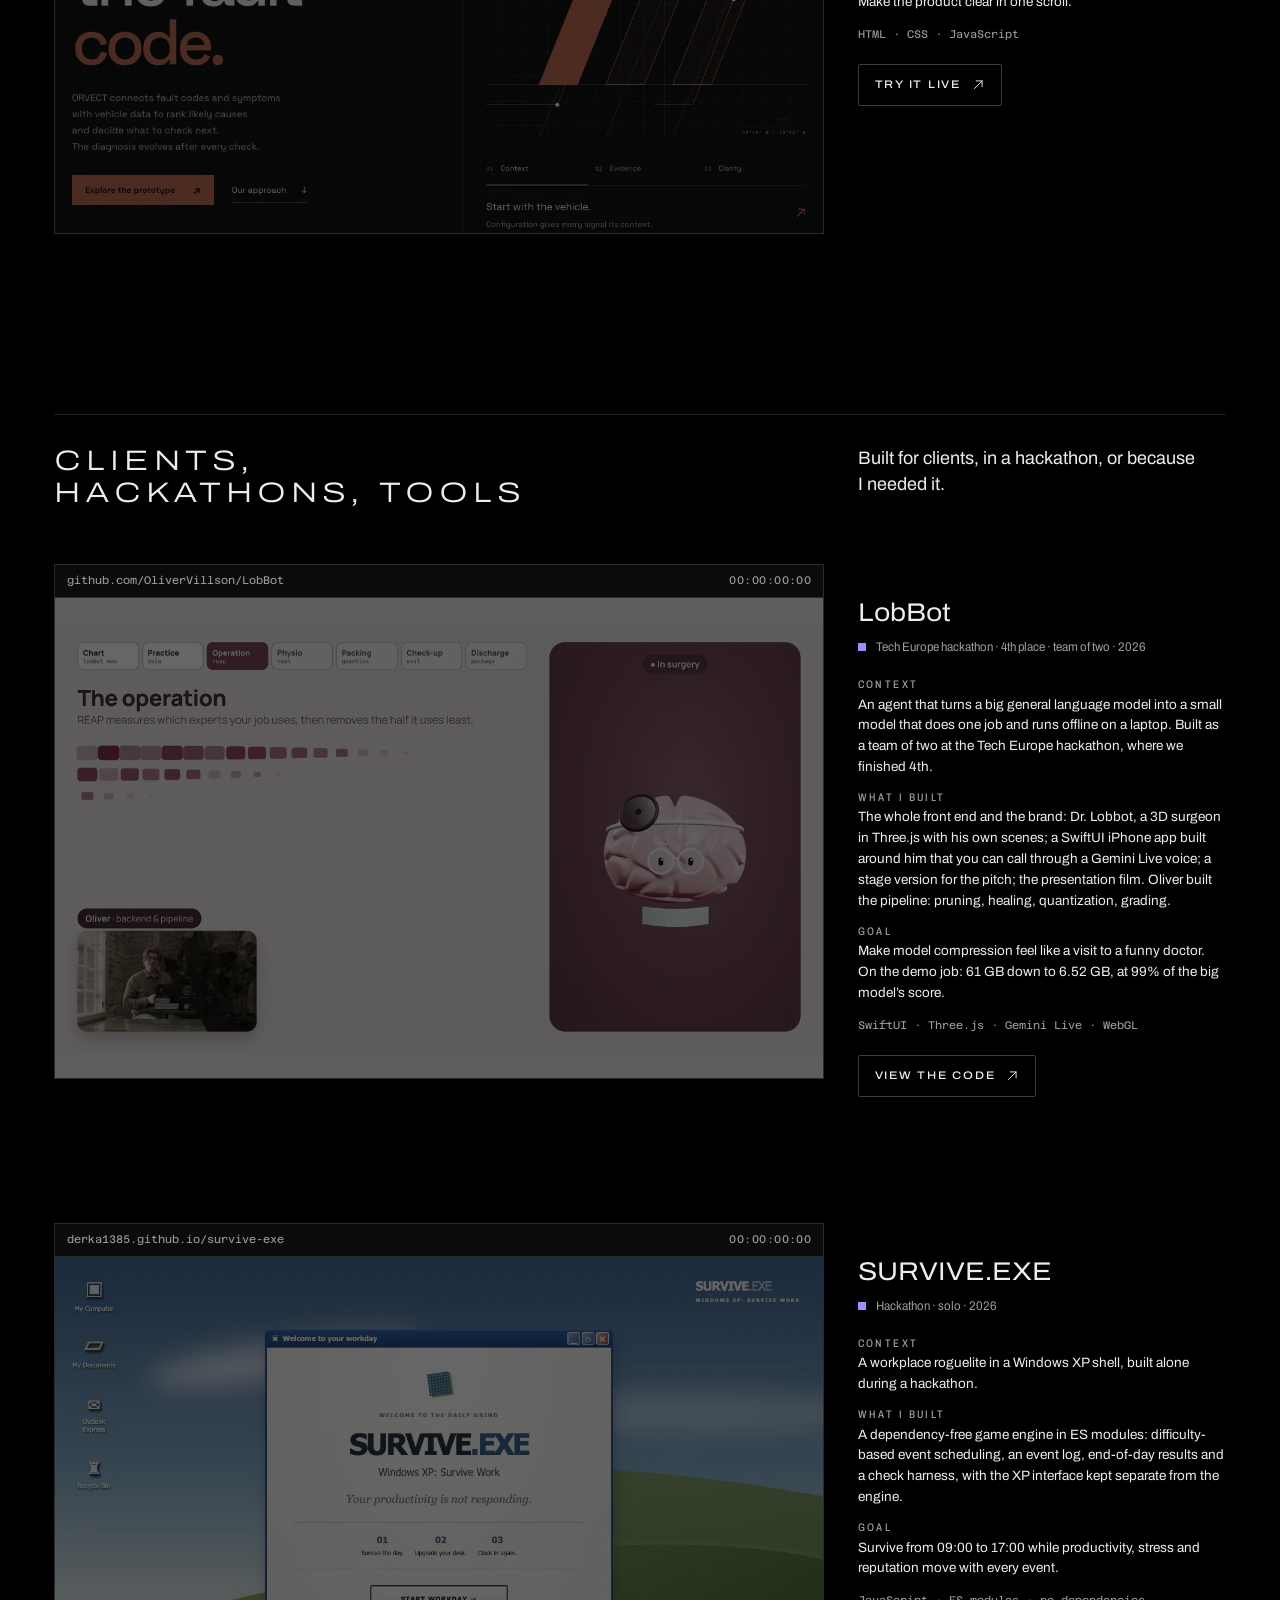
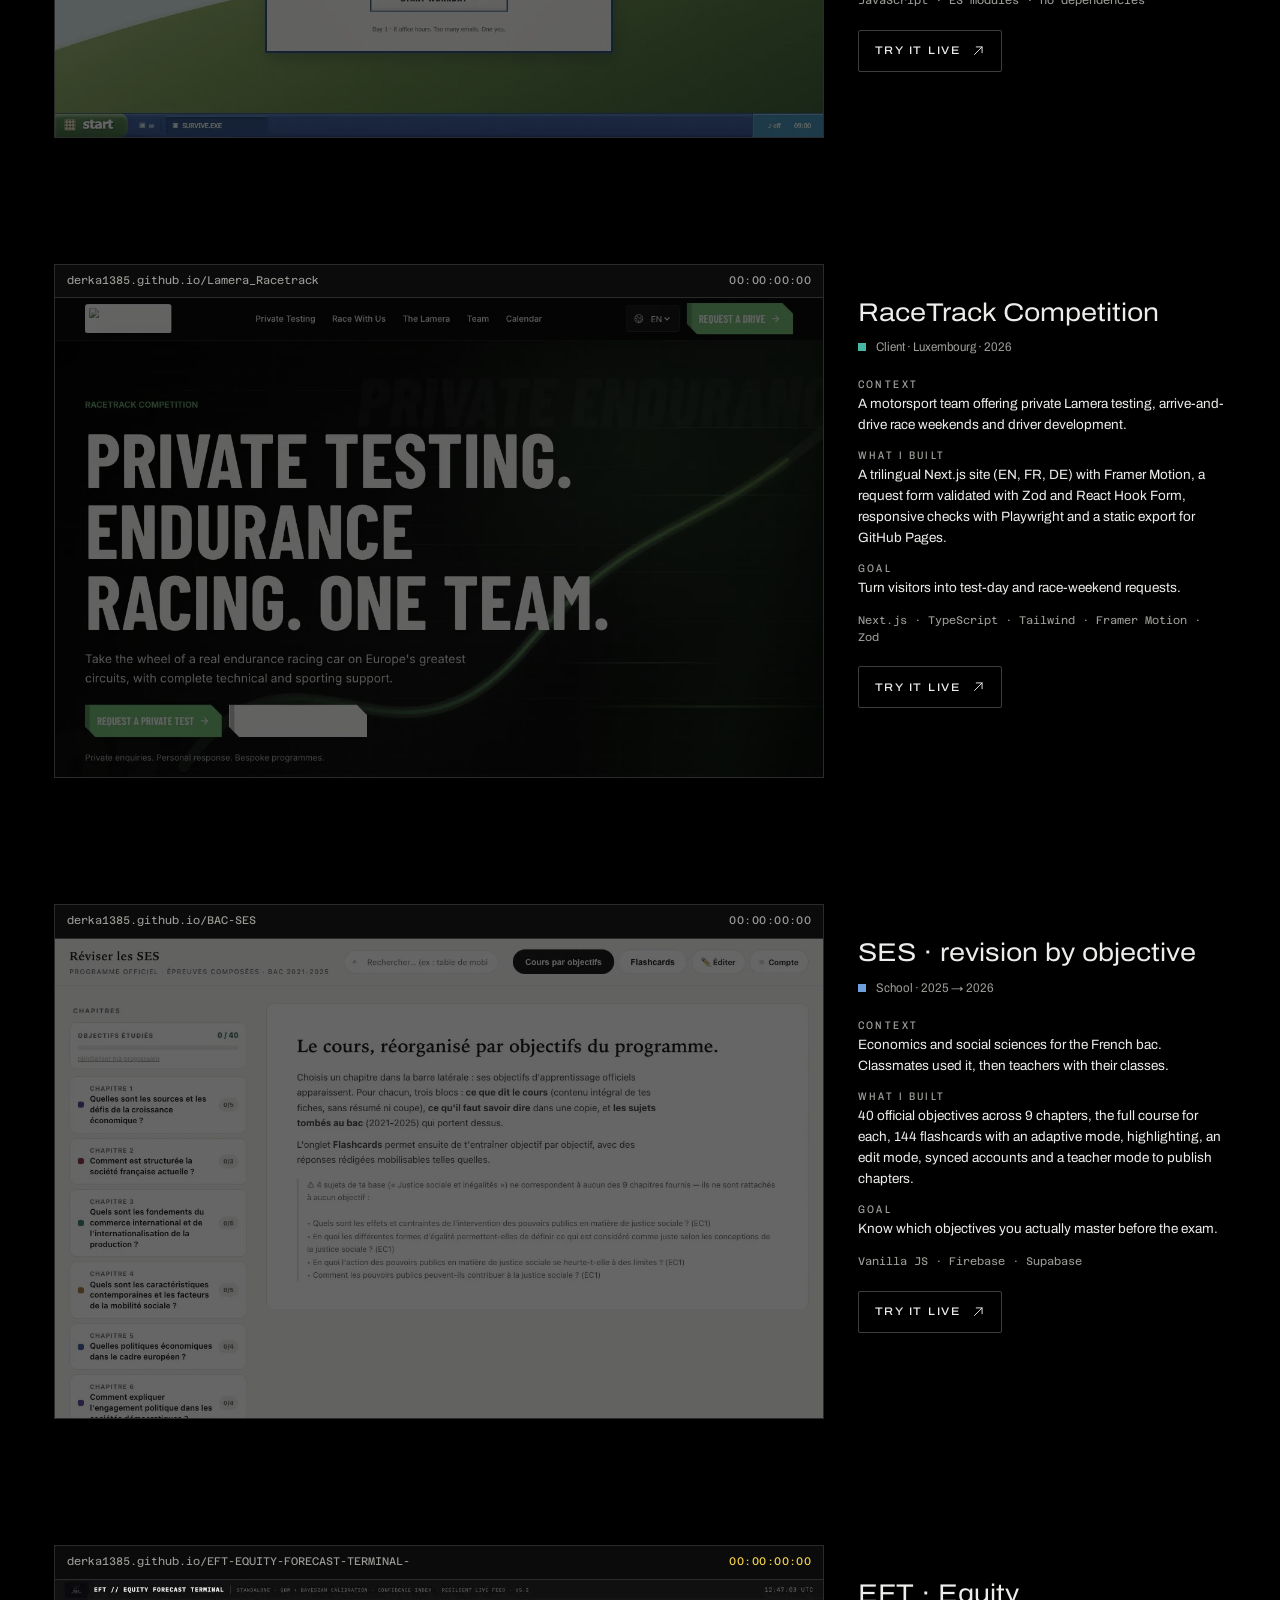
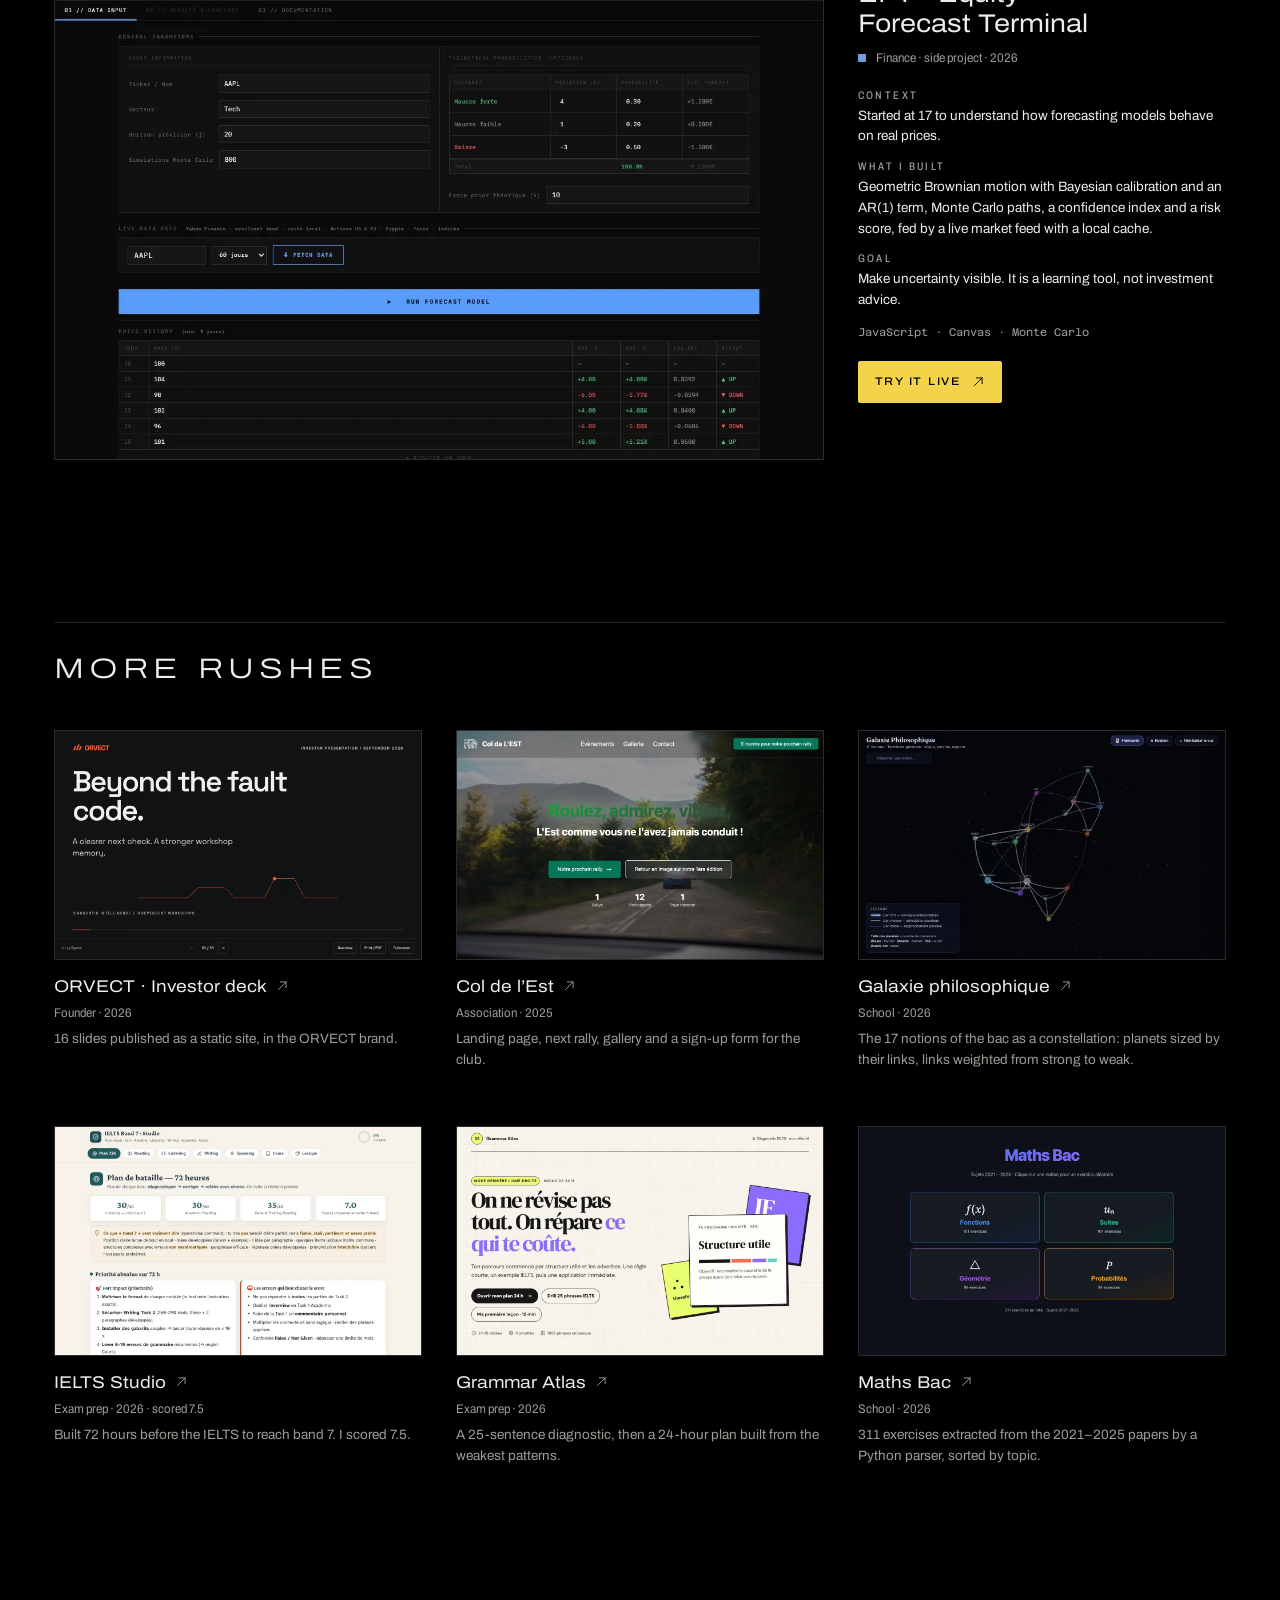
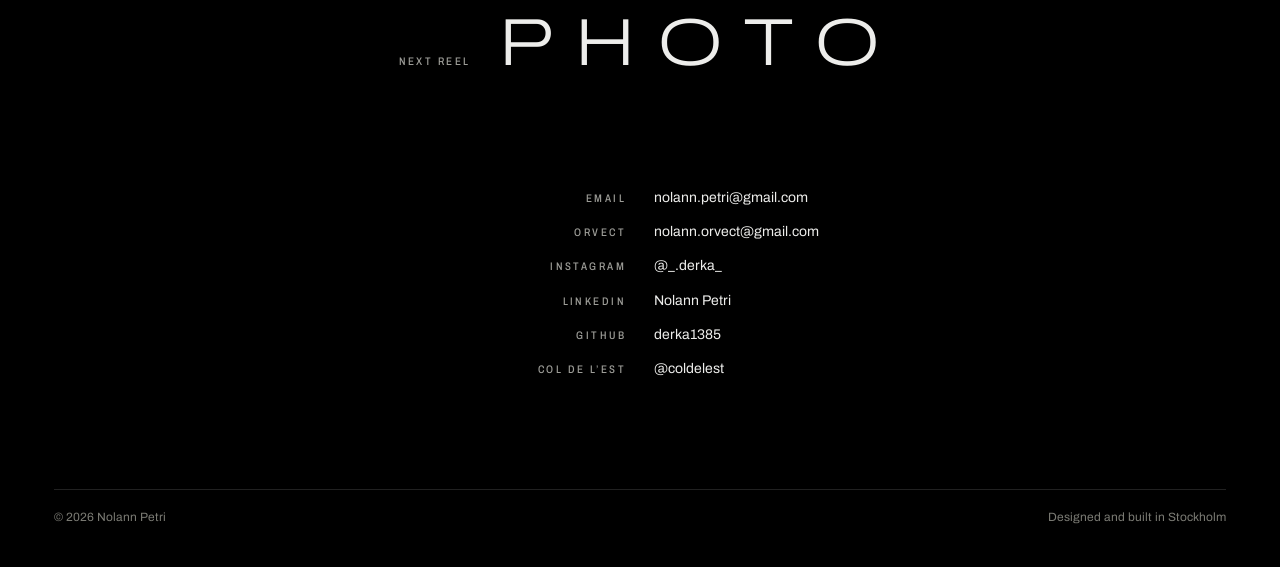
==== commit df651082: "Portfolio: LobBot (Tech Europe, 4th place), Lignes home and code reel updates Co-Authored-By: Claude" ====
--- a/code.html
+++ b/code.html
@@ -36,227 +36,202 @@
 <main id="main">
   <header class="card wrap">
     <h1 class="card-h1">Code</h1>
-    <p class="card-lead" data-fr="Une entreprise que je fonde, du travail client, des hackathons et les outils par lesquels tout a commencé. Chaque clip est un vrai enregistrement du projet en ligne ; ouvrez-le pour le tester.">A company I’m founding, client work, hackathons and the tools that started it all. Every clip is a real recording of the live project; open one to try it.</p>
+    <p class="card-lead" data-fr="Une entreprise que je fonde, du travail client, des hackathons et les outils par lesquels tout a commencé. Chaque écran est un vrai enregistrement du projet en ligne, qui se lance quand vous arrivez dessus ; chacun se teste en direct.">A company I’m founding, client work, hackathons and the tools that started it all. Every screen is a real recording of the live project and plays as you reach it; each one can be tried live.</p>
   </header>
 
-  <!-- ORVECT, told in four shots on its own monitor -->
-  <section class="ov wrap" id="orvect" aria-labelledby="orvect-title">
-    <div class="ov-copy">
-      <h2 id="orvect-title" class="orvect-logo" aria-label="ORVECT"><svg viewBox="0 0 120 100" aria-hidden="true"><path d="M8 76 29 24h19L27 76Z M41 76 70 4h19L60 76Z M74 76 95 24h19L93 76Z"/></svg><span aria-hidden="true">ORVECT</span></h2>
-      <p class="ov-tag" data-fr="Un copilote IA qui aide les garages indépendants à aller au-delà du code défaut.">An AI copilot that helps independent garages go beyond the fault code.</p>
-      <dl class="credit-list tight">
-        <div><dt data-fr="Rôle">Role</dt><dd data-fr="Fondateur · produit, full stack, marque">Founder · product, full stack, brand</dd></div>
-        <div><dt>Stack</dt><dd>FastAPI · Nebius · Tavily · Gemini · Firebase</dd></div>
-        <div><dt data-fr="Statut">Status</dt><dd data-fr="Prototype · pre-seed Ignyte">Prototype · Ignyte pre-seed</dd></div>
-        <div><dt data-fr="Depuis">Since</dt><dd data-fr="2025 · Stockholm / Dubaï">2025 · Stockholm / Dubai</dd></div>
-      </dl>
-      <ol class="ov-steps">
-        <li class="ov-step" data-step="0">
-          <h3 data-fr="Une seule donnée pour commencer.">One data point to start.</h3>
-          <p data-fr="Le technicien saisit un VIN, une plaque ou le véhicule à la main ; ORVECT détecte la configuration et la fait confirmer par un humain. Viennent ensuite les symptômes et les codes défaut, puis des hypothèses classées, chacune avec sa source.">A technician enters a VIN, a plate or the car by hand; ORVECT detects the configuration and has a human confirm it. Then come symptoms and fault codes, and ranked hypotheses, each with its source.</p>
-        </li>
-        <li class="ov-step" data-step="1">
-          <h3 data-fr="Les sources d’abord, le modèle ensuite.">Sources first, model second.</h3>
-          <p data-fr="Un pipeline FastAPI lance une recherche web avec Tavily, puis raisonne sur Nebius (gpt-oss-120b). Des contrôles côté serveur rejettent les citations invalides et les classements dégénérés. Je l’ai reconstruit en une journée au hackathon Nebius × Tavily.">A FastAPI pipeline runs web research with Tavily, then reasons on Nebius (gpt-oss-120b). Server-side checks drop invalid citations and reject degenerate rankings. I rebuilt it in one day at the Nebius × Tavily hackathon.</p>
-        </li>
-        <li class="ov-step" data-step="2">
-          <h3 data-fr="Trois traits, un orange signal.">Three strokes, one signal orange.</h3>
-          <p data-fr="Un signe directionnel, Space Grotesk, graphite et blanc minéral. Décliné en charte, print et campagnes LinkedIn.">A directional mark, Space Grotesk, graphite and mineral white. Rolled out as a brand guide, print and LinkedIn campaigns.</p>
-        </li>
-        <li class="ov-step" data-step="3">
-          <h3 data-fr="Un pitch qui se fait défiler.">A pitch you can scroll.</h3>
-          <p data-fr="Une landing page avec un scan de véhicule piloté par le scroll, et un deck investisseurs de 16 slides publié en site statique.">A landing page with a scroll-driven vehicle scan, and a 16-slide investor deck published as a static site.</p>
-        </li>
-      </ol>
-      <p class="actions">
-        <a class="btn solid" href="https://derka1385.github.io/orvect-landing/" target="_blank" rel="noopener"><span data-fr="Voir la landing">See the landing</span><svg class="ico" viewBox="0 0 24 24" aria-hidden="true"><path d="M9 5h10v10M19 5 6 18"/></svg></a>
-        <a class="btn" href="https://derka1385.github.io/orvect-investor-deck/" target="_blank" rel="noopener"><span data-fr="Deck investisseurs">Investor deck</span><svg class="ico" viewBox="0 0 24 24" aria-hidden="true"><path d="M9 5h10v10M19 5 6 18"/></svg></a>
-      </p>
-    </div>
-    <div class="ov-monitor" aria-hidden="true">
-      <div class="monitor">
-        <p class="monitor-bar"><span id="ov-url">derka1385.github.io/ORVECT_Program</span><span id="ov-n">1 / 4</span></p>
-        <div class="monitor-stack">
-          <video class="on" muted loop playsinline preload="none" poster="img/v-orvect-program.webp" data-src="vid/orvect-program.mp4" data-url="derka1385.github.io/ORVECT_Program"></video>
-          <video muted loop playsinline preload="none" poster="img/v-orvect-program.webp" data-src="vid/orvect-program.mp4" data-url="Nebius × Tavily · FastAPI pipeline"></video>
-          <img src="img/d-orvect-wallpaper.webp" alt="" loading="lazy" width="1600" height="1039" data-url="ORVECT · brand">
-          <video muted loop playsinline preload="none" poster="img/v-orvect-deck.webp" data-src="vid/orvect-deck.mp4" data-url="derka1385.github.io/orvect-investor-deck"></video>
-        </div>
-      </div>
-    </div>
-  </section>
-
-  <!-- Every project as a clip on an edit timeline -->
-  <section class="suite" id="suite" aria-labelledby="suite-title">
-    <div class="wrap suite-head">
-      <h2 class="card-title" id="suite-title" data-fr="Banc de montage">The edit</h2>
-      <p class="suite-help" data-fr="Glissez la tête de lecture ou choisissez un clip. Les flèches ← → passent d’un clip à l’autre.">Drag the playhead or pick a clip. Use ← → to jump between clips.</p>
-    </div>
-
-    <div class="nle wrap" id="nle" hidden>
-      <div class="viewer">
-        <p class="viewer-bar"><span class="viewer-url" id="v-url"></span><span class="tc" id="v-tc">00:00:00:00</span></p>
-        <div class="viewer-screen">
-          <video id="v-video" muted playsinline loop preload="none"></video>
-          <iframe id="v-frame" title="Live project" hidden sandbox="allow-scripts allow-same-origin allow-forms allow-popups allow-popups-to-escape-sandbox allow-modals" allow="fullscreen"></iframe>
-          <p class="viewer-loading" data-fr="Chargement du site…">Loading the live site…</p>
-        </div>
-      </div>
-      <aside class="inspector" id="inspector" aria-live="polite"></aside>
-      <div class="timeline" id="timeline">
-        <div class="tl-ruler" aria-hidden="true"><span>2025</span><span>2026</span></div>
-        <div class="tl-tracks" id="tracks"></div>
-        <div class="playhead" id="playhead" role="slider" tabindex="0" aria-label="Playhead" data-label-fr="Tête de lecture" aria-valuemin="0" aria-valuemax="100" aria-valuenow="0"><i></i></div>
-      </div>
-    </div>
-
-    <div class="projects wrap" id="projects">
-
-      <article class="proj" id="p-orvect-app" data-track="company" data-year="2026" data-url="https://derka1385.github.io/ORVECT_Program/" data-video="vid/orvect-program.mp4" data-poster="img/v-orvect-program.webp">
+  <!-- The rushes: the project in the middle of the screen plays, the others wait on their frame -->
+  <section class="rushes wrap" id="rushes" aria-label="Projects" data-label-fr="Projets">
+
+    <header class="chap chap-orvect" id="orvect">
+      <h2 class="orvect-logo" aria-label="ORVECT"><svg viewBox="0 0 120 100" aria-hidden="true"><path d="M8 76 29 24h19L27 76Z M41 76 70 4h19L60 76Z M74 76 95 24h19L93 76Z"/></svg><span aria-hidden="true">ORVECT</span></h2>
+      <div class="chap-body">
+        <p class="chap-line" data-fr="Un copilote IA qui aide les garages indépendants à aller au-delà du code défaut.">An AI copilot that helps independent garages go beyond the fault code.</p>
+        <dl class="credit-list tight">
+          <div><dt data-fr="Rôle">Role</dt><dd data-fr="Fondateur · produit, full stack, marque">Founder · product, full stack, brand</dd></div>
+          <div><dt data-fr="Statut">Status</dt><dd data-fr="Prototype · pre-seed Ignyte">Prototype · Ignyte pre-seed</dd></div>
+          <div><dt data-fr="Depuis">Since</dt><dd data-fr="2025 · Stockholm / Dubaï">2025 · Stockholm / Dubai</dd></div>
+        </dl>
+      </div>
+    </header>
+
+    <article class="rush" id="p-orvect-app" data-track="company" data-url="https://derka1385.github.io/ORVECT_Program/">
+      <div class="rush-mon" aria-hidden="true">
+        <p class="mon-bar"><span class="mon-url">derka1385.github.io/ORVECT_Program</span><span class="tc">00:00:00:00</span></p>
+        <div class="mon-screen"><video muted loop playsinline preload="none" poster="img/v-orvect-program.webp" data-src="vid/orvect-program.mp4"></video></div>
+      </div>
+      <div class="rush-copy">
         <h3>ORVECT · <span data-fr="Prototype">Prototype</span></h3>
-        <p class="meta" data-fr="Fondateur · 2025 → aujourd’hui">Founder · 2025 → now</p>
+        <p class="meta"><i></i><span data-fr="Fondateur · 2025 → aujourd’hui">Founder · 2025 → now</span></p>
         <dl class="facts">
           <div><dt data-fr="Contexte">Context</dt><dd data-fr="Les garages indépendants perdent du temps entre le code défaut et la vraie cause.">Independent garages lose time between the fault code and the real cause.</dd></div>
-          <div><dt data-fr="Ce que j’ai fait">What I built</dt><dd data-fr="Tout : backend FastAPI, pipeline IA sur Nebius avec recherche Tavily, contrôles des citations côté serveur, authentification Firebase, front statique en quatre langues.">All of it: a FastAPI backend, an AI pipeline on Nebius with Tavily research, server-side citation checks, Firebase auth and a static front end in four languages.</dd></div>
+          <div><dt data-fr="Ce que j’ai fait">What I built</dt><dd data-fr="Tout : backend FastAPI, pipeline IA sur Nebius avec recherche Tavily, contrôles des citations côté serveur, authentification Firebase, front statique en quatre langues. J’ai reconstruit le pipeline en une journée au hackathon Nebius × Tavily.">All of it: a FastAPI backend, an AI pipeline on Nebius with Tavily research, server-side citation checks, Firebase auth and a static front end in four languages. I rebuilt the pipeline in one day at the Nebius × Tavily hackathon.</dd></div>
           <div><dt data-fr="But">Goal</dt><dd data-fr="Donner au technicien le prochain contrôle utile, avec ses sources.">Give the technician the next useful check, with its sources.</dd></div>
         </dl>
         <p class="stack">FastAPI · Nebius · Tavily · Gemini · Firebase</p>
-      </article>
-
-      <article class="proj" id="p-orvect-landing" data-track="company" data-year="2026" data-url="https://derka1385.github.io/orvect-landing/" data-video="vid/orvect-landing.mp4" data-poster="img/v-orvect-landing.webp">
+        <p class="actions"><a class="btn live" href="https://derka1385.github.io/ORVECT_Program/" target="_blank" rel="noopener"><span data-fr="Tester en direct">Try it live</span><svg class="ico" viewBox="0 0 24 24" aria-hidden="true"><path d="M9 5h10v10M19 5 6 18"/></svg></a></p>
+      </div>
+    </article>
+
+    <article class="rush" id="p-orvect-landing" data-track="company" data-url="https://derka1385.github.io/orvect-landing/">
+      <div class="rush-mon" aria-hidden="true">
+        <p class="mon-bar"><span class="mon-url">derka1385.github.io/orvect-landing</span><span class="tc">00:00:00:00</span></p>
+        <div class="mon-screen"><video muted loop playsinline preload="none" poster="img/v-orvect-landing.webp" data-src="vid/orvect-landing.mp4"></video></div>
+      </div>
+      <div class="rush-copy">
         <h3>ORVECT · Landing</h3>
-        <p class="meta" data-fr="Fondateur · 2026">Founder · 2026</p>
+        <p class="meta"><i></i><span data-fr="Fondateur · 2026">Founder · 2026</span></p>
         <dl class="facts">
           <div><dt data-fr="Contexte">Context</dt><dd data-fr="Présenter ORVECT aux garages et aux programmes d’accélération.">Introducing ORVECT to garages and accelerator programmes.</dd></div>
           <div><dt data-fr="Ce que j’ai fait">What I built</dt><dd data-fr="Une landing page dont le scan de véhicule avance avec le scroll, en quatre langues : FR, EN, SV, DE.">A landing page whose vehicle scan advances with the scroll, in four languages: FR, EN, SV, DE.</dd></div>
           <div><dt data-fr="But">Goal</dt><dd data-fr="Faire comprendre le produit en un défilement.">Make the product clear in one scroll.</dd></div>
         </dl>
         <p class="stack">HTML · CSS · JavaScript</p>
-      </article>
-
-      <article class="proj" id="p-orvect-deck" data-track="company" data-year="2026" data-url="https://derka1385.github.io/orvect-investor-deck/" data-video="vid/orvect-deck.mp4" data-poster="img/v-orvect-deck.webp">
-        <h3 data-fr="ORVECT · Deck investisseurs">ORVECT · Investor deck</h3>
-        <p class="meta" data-fr="Fondateur · 2026">Founder · 2026</p>
-        <dl class="facts">
-          <div><dt data-fr="Contexte">Context</dt><dd data-fr="Lever du pre-seed avec un deck qu’on peut ouvrir sur n’importe quel écran.">Raising pre-seed with a deck that opens on any screen.</dd></div>
-          <div><dt data-fr="Ce que j’ai fait">What I built</dt><dd data-fr="16 slides publiées en site statique, dans la charte ORVECT.">16 slides published as a static site, in the ORVECT brand.</dd></div>
-          <div><dt data-fr="But">Goal</dt><dd data-fr="Raconter le marché, le produit et la suite en quelques minutes.">Tell the market, the product and what comes next in a few minutes.</dd></div>
-        </dl>
-        <p class="stack">HTML · CSS · JavaScript</p>
-      </article>
-
-      <article class="proj" id="p-racetrack" data-track="client" data-year="2026" data-url="https://derka1385.github.io/Lamera_Racetrack/" data-video="vid/racetrack.mp4" data-poster="img/v-racetrack.webp">
+        <p class="actions"><a class="btn live" href="https://derka1385.github.io/orvect-landing/" target="_blank" rel="noopener"><span data-fr="Tester en direct">Try it live</span><svg class="ico" viewBox="0 0 24 24" aria-hidden="true"><path d="M9 5h10v10M19 5 6 18"/></svg></a></p>
+      </div>
+    </article>
+
+    <header class="chap" id="work">
+      <h2 class="chap-h" data-fr="Clients, hackathons, outils">Clients, hackathons, tools</h2>
+      <div class="chap-body">
+        <p class="chap-line" data-fr="Pour des clients, en hackathon, ou parce que j’en avais besoin.">Built for clients, in a hackathon, or because I needed it.</p>
+      </div>
+    </header>
+
+    <article class="rush" id="p-lobbot" data-track="hack" data-url="https://github.com/OliverVillson/LobBot">
+      <div class="rush-mon" aria-hidden="true">
+        <p class="mon-bar"><span class="mon-url">github.com/OliverVillson/LobBot</span><span class="tc">00:00:00:00</span></p>
+        <div class="mon-screen"><video muted loop playsinline preload="none" poster="img/v-lobbot.webp" data-src="vid/lobbot.mp4"></video></div>
+      </div>
+      <div class="rush-copy">
+        <h3>LobBot</h3>
+        <p class="meta"><i></i><span data-fr="Hackathon Tech Europe · 4e place · en duo · 2026">Tech Europe hackathon · 4th place · team of two · 2026</span></p>
+        <dl class="facts">
+          <div><dt data-fr="Contexte">Context</dt><dd data-fr="Un agent qui transforme un grand modèle de langage généraliste en petit modèle qui ne fait qu’une tâche et tourne hors ligne sur un ordinateur portable. Construit en duo au hackathon Tech Europe, où nous avons fini 4e.">An agent that turns a big general language model into a small model that does one job and runs offline on a laptop. Built as a team of two at the Tech Europe hackathon, where we finished 4th.</dd></div>
+          <div><dt data-fr="Ce que j’ai fait">What I built</dt><dd data-fr="Tout le front et la marque : Dr. Lobbot, un chirurgien 3D en Three.js avec ses propres scènes ; une app iPhone en SwiftUI construite autour de lui, qu’on peut appeler grâce à une voix Gemini Live ; une version scène pour le pitch ; le film de présentation. Oliver a construit le pipeline : élagage, réentraînement, quantification, évaluation.">The whole front end and the brand: Dr. Lobbot, a 3D surgeon in Three.js with his own scenes; a SwiftUI iPhone app built around him that you can call through a Gemini Live voice; a stage version for the pitch; the presentation film. Oliver built the pipeline: pruning, healing, quantization, grading.</dd></div>
+          <div><dt data-fr="But">Goal</dt><dd data-fr="Faire de la compression de modèles une visite chez un docteur drôle. Sur la démo : 61 Go ramenés à 6,52 Go, avec 99 % du score du grand modèle.">Make model compression feel like a visit to a funny doctor. On the demo job: 61 GB down to 6.52 GB, at 99% of the big model’s score.</dd></div>
+        </dl>
+        <p class="stack">SwiftUI · Three.js · Gemini Live · WebGL</p>
+        <p class="actions"><a class="btn live" href="https://github.com/OliverVillson/LobBot" target="_blank" rel="noopener"><span data-fr="Voir le code">View the code</span><svg class="ico" viewBox="0 0 24 24" aria-hidden="true"><path d="M9 5h10v10M19 5 6 18"/></svg></a></p>
+      </div>
+    </article>
+
+    <article class="rush" id="p-survive" data-track="hack" data-url="https://derka1385.github.io/survive-exe/">
+      <div class="rush-mon" aria-hidden="true">
+        <p class="mon-bar"><span class="mon-url">derka1385.github.io/survive-exe</span><span class="tc">00:00:00:00</span></p>
+        <div class="mon-screen"><video muted loop playsinline preload="none" poster="img/v-survive.webp" data-src="vid/survive.mp4"></video></div>
+      </div>
+      <div class="rush-copy">
+        <h3>SURVIVE.EXE</h3>
+        <p class="meta"><i></i><span data-fr="Hackathon · en solo · 2026">Hackathon · solo · 2026</span></p>
+        <dl class="facts">
+          <div><dt data-fr="Contexte">Context</dt><dd data-fr="Un roguelite de bureau dans une coque Windows XP, construit seul pendant un hackathon.">A workplace roguelite in a Windows XP shell, built alone during a hackathon.</dd></div>
+          <div><dt data-fr="Ce que j’ai fait">What I built</dt><dd data-fr="Un moteur de jeu sans dépendance en modules ES : événements programmés selon la difficulté, journal, bilan de fin de journée et harnais de tests, avec l’interface XP séparée du moteur.">A dependency-free game engine in ES modules: difficulty-based event scheduling, an event log, end-of-day results and a check harness, with the XP interface kept separate from the engine.</dd></div>
+          <div><dt data-fr="But">Goal</dt><dd data-fr="Tenir de 09:00 à 17:00 pendant que productivité, stress et réputation bougent à chaque événement.">Survive from 09:00 to 17:00 while productivity, stress and reputation move with every event.</dd></div>
+        </dl>
+        <p class="stack">JavaScript · ES modules · <span data-fr="sans dépendance">no dependencies</span></p>
+        <p class="actions"><a class="btn live" href="https://derka1385.github.io/survive-exe/" target="_blank" rel="noopener"><span data-fr="Tester en direct">Try it live</span><svg class="ico" viewBox="0 0 24 24" aria-hidden="true"><path d="M9 5h10v10M19 5 6 18"/></svg></a></p>
+      </div>
+    </article>
+
+    <article class="rush" id="p-racetrack" data-track="client" data-url="https://derka1385.github.io/Lamera_Racetrack/">
+      <div class="rush-mon" aria-hidden="true">
+        <p class="mon-bar"><span class="mon-url">derka1385.github.io/Lamera_Racetrack</span><span class="tc">00:00:00:00</span></p>
+        <div class="mon-screen"><video muted loop playsinline preload="none" poster="img/v-racetrack.webp" data-src="vid/racetrack.mp4"></video></div>
+      </div>
+      <div class="rush-copy">
         <h3>RaceTrack Competition</h3>
-        <p class="meta" data-fr="Client · Luxembourg · 2026">Client · Luxembourg · 2026</p>
+        <p class="meta"><i></i><span data-fr="Client · Luxembourg · 2026">Client · Luxembourg · 2026</span></p>
         <dl class="facts">
           <div><dt data-fr="Contexte">Context</dt><dd data-fr="Une équipe de sport automobile qui propose des essais privés en Lamera, des week-ends de course clés en main et de la formation de pilotes.">A motorsport team offering private Lamera testing, arrive-and-drive race weekends and driver development.</dd></div>
           <div><dt data-fr="Ce que j’ai fait">What I built</dt><dd data-fr="Un site Next.js en trois langues (EN, FR, DE) avec Framer Motion, un formulaire de demande validé par Zod et React Hook Form, des tests responsive avec Playwright et un export statique pour GitHub Pages.">A trilingual Next.js site (EN, FR, DE) with Framer Motion, a request form validated with Zod and React Hook Form, responsive checks with Playwright and a static export for GitHub Pages.</dd></div>
           <div><dt data-fr="But">Goal</dt><dd data-fr="Transformer les visiteurs en demandes d’essai et d’engagement en course.">Turn visitors into test-day and race-weekend requests.</dd></div>
         </dl>
         <p class="stack">Next.js · TypeScript · Tailwind · Framer Motion · Zod</p>
-      </article>
-
-      <article class="proj" id="p-coldelest" data-track="client" data-year="2025" data-url="https://derka1385.github.io/ColdeLEST/" data-video="vid/coldelest.mp4" data-poster="img/v-coldelest.webp">
-        <h3>Col de l’Est</h3>
-        <p class="meta" data-fr="Association · 2025">Association · 2025</p>
-        <dl class="facts">
-          <div><dt data-fr="Contexte">Context</dt><dd data-fr="Des propriétaires de voitures de sport de France, d’Allemagne, du Luxembourg et de Suisse, sur les routes d’Alsace et des Vosges.">Sports-car owners from France, Germany, Luxembourg and Switzerland, on the roads of Alsace and the Vosges.</dd></div>
-          <div><dt data-fr="Ce que j’ai fait">What I built</dt><dd data-fr="Page d’accueil, prochain rallye, galerie et formulaire d’inscription.">Landing page, next rally, gallery and a sign-up form.</dd></div>
-          <div><dt data-fr="But">Goal</dt><dd data-fr="Réunir les gens autour d’une balade.">Bring people together around one drive.</dd></div>
-        </dl>
-        <p class="stack">HTML · CSS · PHP</p>
-      </article>
-
-      <article class="proj" id="p-nebius" data-track="hack" data-year="2026" data-url="https://derka1385.github.io/ORVECT_Program/" data-video="vid/orvect-program.mp4" data-poster="img/v-orvect-program.webp">
-        <h3>Nebius × Tavily</h3>
-        <p class="meta" data-fr="Hackathon · un jour · 2026">Hackathon · one day · 2026</p>
-        <dl class="facts">
-          <div><dt data-fr="Contexte">Context</dt><dd data-fr="Une journée de hackathon, quelques semaines après mon arrivée à Stockholm.">A one-day hackathon, a few weeks after I arrived in Stockholm.</dd></div>
-          <div><dt data-fr="Ce que j’ai fait">What I built</dt><dd data-fr="J’ai reconstruit le pipeline d’ORVECT : recherche web avec Tavily, raisonnement sur Nebius (gpt-oss-120b), puis des contrôles côté serveur qui rejettent les citations invalides et les classements dégénérés.">I rebuilt ORVECT’s pipeline: web research with Tavily, reasoning on Nebius (gpt-oss-120b), then server-side checks that drop invalid citations and reject degenerate rankings.</dd></div>
-          <div><dt data-fr="But">Goal</dt><dd data-fr="Des hypothèses de diagnostic dont chaque source tient.">Diagnostic hypotheses where every source holds up.</dd></div>
-        </dl>
-        <p class="stack">FastAPI · Nebius · Tavily</p>
-      </article>
-
-      <article class="proj" id="p-survive" data-track="hack" data-year="2026" data-url="https://derka1385.github.io/survive-exe/" data-video="vid/survive.mp4" data-poster="img/v-survive.webp">
-        <h3>SURVIVE.EXE</h3>
-        <p class="meta" data-fr="Hackathon · en solo · 2026">Hackathon · solo · 2026</p>
-        <dl class="facts">
-          <div><dt data-fr="Contexte">Context</dt><dd data-fr="Un roguelite de bureau dans une coque Windows XP, construit seul pendant un hackathon.">A workplace roguelite in a Windows XP shell, built alone during a hackathon.</dd></div>
-          <div><dt data-fr="Ce que j’ai fait">What I built</dt><dd data-fr="Un moteur de jeu sans dépendance en modules ES : événements programmés selon la difficulté, journal, bilan de fin de journée et harnais de tests, avec l’interface XP séparée du moteur.">A dependency-free game engine in ES modules: difficulty-based event scheduling, an event log, end-of-day results and a check harness, with the XP interface kept separate from the engine.</dd></div>
-          <div><dt data-fr="But">Goal</dt><dd data-fr="Tenir de 09:00 à 17:00 pendant que productivité, stress et réputation bougent à chaque événement.">Survive from 09:00 to 17:00 while productivity, stress and reputation move with every event.</dd></div>
-        </dl>
-        <p class="stack">JavaScript · ES modules · <span data-fr="sans dépendance">no dependencies</span></p>
-      </article>
-
-      <article class="proj" id="p-ses" data-track="tools" data-year="2025" data-url="https://derka1385.github.io/BAC-SES/" data-video="vid/ses.mp4" data-poster="img/v-ses.webp">
+        <p class="actions"><a class="btn live" href="https://derka1385.github.io/Lamera_Racetrack/" target="_blank" rel="noopener"><span data-fr="Tester en direct">Try it live</span><svg class="ico" viewBox="0 0 24 24" aria-hidden="true"><path d="M9 5h10v10M19 5 6 18"/></svg></a></p>
+      </div>
+    </article>
+
+    <article class="rush" id="p-ses" data-track="tools" data-url="https://derka1385.github.io/BAC-SES/">
+      <div class="rush-mon" aria-hidden="true">
+        <p class="mon-bar"><span class="mon-url">derka1385.github.io/BAC-SES</span><span class="tc">00:00:00:00</span></p>
+        <div class="mon-screen"><video muted loop playsinline preload="none" poster="img/v-ses.webp" data-src="vid/ses.mp4"></video></div>
+      </div>
+      <div class="rush-copy">
         <h3 data-fr="SES · révision par objectifs">SES · revision by objective</h3>
-        <p class="meta" data-fr="Lycée · 2025 → 2026">School · 2025 → 2026</p>
+        <p class="meta"><i></i><span data-fr="Lycée · 2025 → 2026">School · 2025 → 2026</span></p>
         <dl class="facts">
           <div><dt data-fr="Contexte">Context</dt><dd data-fr="Les SES pour le bac. Mes camarades l’ont utilisé, puis des professeurs avec leurs classes.">Economics and social sciences for the French bac. Classmates used it, then teachers with their classes.</dd></div>
           <div><dt data-fr="Ce que j’ai fait">What I built</dt><dd data-fr="40 objectifs officiels sur 9 chapitres, le cours complet pour chacun, 144 flashcards avec un mode adaptatif, du surlignage, un mode édition, des comptes synchronisés et un mode professeur pour publier les chapitres.">40 official objectives across 9 chapters, the full course for each, 144 flashcards with an adaptive mode, highlighting, an edit mode, synced accounts and a teacher mode to publish chapters.</dd></div>
           <div><dt data-fr="But">Goal</dt><dd data-fr="Savoir quels objectifs on maîtrise vraiment avant l’épreuve.">Know which objectives you actually master before the exam.</dd></div>
         </dl>
         <p class="stack">Vanilla JS · Firebase · Supabase</p>
-      </article>
-
-      <article class="proj" id="p-eft" data-track="tools" data-year="2026" data-url="https://derka1385.github.io/EFT-EQUITY-FORECAST-TERMINAL-/" data-video="vid/eft.mp4" data-poster="img/v-eft.webp">
+        <p class="actions"><a class="btn live" href="https://derka1385.github.io/BAC-SES/" target="_blank" rel="noopener"><span data-fr="Tester en direct">Try it live</span><svg class="ico" viewBox="0 0 24 24" aria-hidden="true"><path d="M9 5h10v10M19 5 6 18"/></svg></a></p>
+      </div>
+    </article>
+
+    <article class="rush" id="p-eft" data-track="tools" data-url="https://derka1385.github.io/EFT-EQUITY-FORECAST-TERMINAL-/">
+      <div class="rush-mon" aria-hidden="true">
+        <p class="mon-bar"><span class="mon-url">derka1385.github.io/EFT-EQUITY-FORECAST-TERMINAL-</span><span class="tc">00:00:00:00</span></p>
+        <div class="mon-screen"><video muted loop playsinline preload="none" poster="img/v-eft.webp" data-src="vid/eft.mp4"></video></div>
+      </div>
+      <div class="rush-copy">
         <h3>EFT · Equity Forecast Terminal</h3>
-        <p class="meta" data-fr="Finance · projet perso · 2026">Finance · side project · 2026</p>
+        <p class="meta"><i></i><span data-fr="Finance · projet perso · 2026">Finance · side project · 2026</span></p>
         <dl class="facts">
           <div><dt data-fr="Contexte">Context</dt><dd data-fr="Commencé à 17 ans pour comprendre comment les modèles de prévision se comportent sur de vrais cours.">Started at 17 to understand how forecasting models behave on real prices.</dd></div>
           <div><dt data-fr="Ce que j’ai fait">What I built</dt><dd data-fr="Mouvement brownien géométrique avec calibration bayésienne et terme AR(1), trajectoires Monte Carlo, indice de confiance et score de risque, alimentés par un flux de marché en direct avec cache local.">Geometric Brownian motion with Bayesian calibration and an AR(1) term, Monte Carlo paths, a confidence index and a risk score, fed by a live market feed with a local cache.</dd></div>
           <div><dt data-fr="But">Goal</dt><dd data-fr="Rendre l’incertitude visible. C’est un outil d’apprentissage, pas un conseil en investissement.">Make uncertainty visible. It is a learning tool, not investment advice.</dd></div>
         </dl>
         <p class="stack">JavaScript · Canvas · Monte Carlo</p>
-      </article>
-
-      <article class="proj" id="p-philo" data-track="tools" data-year="2026" data-url="https://derka1385.github.io/Constellation_philo_Bac/" data-video="vid/philo.mp4" data-poster="img/v-philo.webp">
-        <h3>Galaxie philosophique</h3>
-        <p class="meta" data-fr="Lycée · 2026">School · 2026</p>
-        <dl class="facts">
-          <div><dt data-fr="Contexte">Context</dt><dd data-fr="Révisions de philosophie pour le bac : les 17 notions.">Philosophy revision for the bac: the 17 notions.</dd></div>
-          <div><dt data-fr="Ce que j’ai fait">What I built</dt><dd data-fr="Une constellation en canvas : planètes dimensionnées par leur nombre de liens, liens pondérés du plus fort au plus faible, recherche, rotation et mode flashcards.">A canvas constellation: planets sized by their number of connections, links weighted from strong to weak, search, rotation and a flashcards mode.</dd></div>
-          <div><dt data-fr="But">Goal</dt><dd data-fr="Voir comment les notions se relient, pour qu’une dissertation passe de l’une à l’autre.">See how notions connect, so an essay can move from one to the next.</dd></div>
-        </dl>
-        <p class="stack">JavaScript · Canvas</p>
-      </article>
-
-      <article class="proj" id="p-ielts" data-track="tools" data-year="2026" data-url="https://derka1385.github.io/IELTS/" data-video="vid/ielts.mp4" data-poster="img/v-ielts.webp">
-        <h3>IELTS Studio</h3>
-        <p class="meta" data-fr="Examen · 2026 · résultat 7.5">Exam prep · 2026 · scored 7.5</p>
-        <dl class="facts">
-          <div><dt data-fr="Contexte">Context</dt><dd data-fr="72 heures avant l’IELTS.">72 hours before the IELTS.</dd></div>
-          <div><dt data-fr="Ce que j’ai fait">What I built</dt><dd data-fr="Un onglet par compétence, des trames pour le Writing Task 1 et 2, un entraînement à l’oral qui suit ce qu’on maîtrise, 11 leçons de grammaire avec exercices et des flashcards, le tout sauvegardé en local.">Tabs per skill, Writing Task 1 and 2 frameworks, a speaking drill that tracks what you master, 11 grammar lessons with exercises and flashcards, all saved locally.</dd></div>
-          <div><dt data-fr="But">Goal</dt><dd data-fr="Atteindre la bande 7. J’ai obtenu 7.5.">Reach band 7 overall. I scored 7.5.</dd></div>
-        </dl>
-        <p class="stack">Vanilla JS · localStorage</p>
-      </article>
-
-      <article class="proj" id="p-grammar" data-track="tools" data-year="2026" data-url="https://derka1385.github.io/IELTS_positionning/" data-video="vid/grammar.mp4" data-poster="img/v-grammar.webp">
-        <h3>Grammar Atlas</h3>
-        <p class="meta" data-fr="Examen · 2026">Exam prep · 2026</p>
-        <dl class="facts">
-          <div><dt data-fr="Contexte">Context</dt><dd data-fr="Je perdais des points à l’IELTS sur les mêmes erreurs de grammaire.">I kept losing IELTS points on the same grammar.</dd></div>
-          <div><dt data-fr="Ce que j’ai fait">What I built</dt><dd data-fr="Un diagnostic de 25 phrases au clavier, les erreurs classées par type, et un plan de 24 h construit sur les points les plus faibles.">A 25-sentence diagnostic answered from the keyboard, errors grouped by type, and a 24-hour plan built from the weakest patterns.</dd></div>
-          <div><dt data-fr="But">Goal</dt><dd data-fr="Réviser ce qui coûte des points, pas tout.">Revise what costs you points, not everything.</dd></div>
-        </dl>
-        <p class="stack">JavaScript · Node</p>
-      </article>
-
-      <article class="proj" id="p-maths" data-track="tools" data-year="2026" data-url="https://derka1385.github.io/maths_shuffle/" data-video="vid/maths.mp4" data-poster="img/v-maths.webp">
-        <h3>Maths Bac</h3>
-        <p class="meta" data-fr="Lycée · 2026">School · 2026</p>
-        <dl class="facts">
-          <div><dt data-fr="Contexte">Context</dt><dd data-fr="Révisions de maths pour le bac.">Maths revision for the bac.</dd></div>
-          <div><dt data-fr="Ce que j’ai fait">What I built</dt><dd data-fr="Un parseur Python qui a extrait 311 exercices des sujets 2021–2025, les a triés par notion et a compilé leurs figures LaTeX dans GitHub Actions.">A Python parser that extracted 311 exercises from the 2021–2025 papers, sorted them by topic and compiled their LaTeX figures in GitHub Actions.</dd></div>
-          <div><dt data-fr="But">Goal</dt><dd data-fr="S’entraîner sur la notion la plus faible avec de vrais sujets.">Train on your weakest topic with real exam questions.</dd></div>
-        </dl>
-        <p class="stack">Python · LaTeX · GitHub Actions</p>
-      </article>
-    </div>
+        <p class="actions"><a class="btn live" href="https://derka1385.github.io/EFT-EQUITY-FORECAST-TERMINAL-/" target="_blank" rel="noopener"><span data-fr="Tester en direct">Try it live</span><svg class="ico" viewBox="0 0 24 24" aria-hidden="true"><path d="M9 5h10v10M19 5 6 18"/></svg></a></p>
+      </div>
+    </article>
+  </section>
+
+  <!-- The rest, smaller: each monitor is a link to the live project and previews under the pointer -->
+  <section class="more wrap" aria-labelledby="more-title">
+    <h2 class="chap-h" id="more-title" data-fr="Autres rushes">More rushes</h2>
+    <ul class="more-list">
+      <li><a class="more-item" href="https://derka1385.github.io/orvect-investor-deck/" target="_blank" rel="noopener">
+        <span class="more-screen"><video muted loop playsinline preload="none" poster="img/v-orvect-deck.webp" data-src="vid/orvect-deck.mp4" aria-hidden="true"></video></span>
+        <h3><span data-fr="ORVECT · Deck investisseurs">ORVECT · Investor deck</span>&nbsp;<svg class="ico" viewBox="0 0 24 24" aria-hidden="true"><path d="M9 5h10v10M19 5 6 18"/></svg></h3>
+        <span class="meta" data-fr="Fondateur · 2026">Founder · 2026</span>
+        <span class="more-line" data-fr="16 slides publiées en site statique, dans la charte ORVECT.">16 slides published as a static site, in the ORVECT brand.</span>
+      </a></li>
+      <li><a class="more-item" href="https://derka1385.github.io/ColdeLEST/" target="_blank" rel="noopener">
+        <span class="more-screen"><video muted loop playsinline preload="none" poster="img/v-coldelest.webp" data-src="vid/coldelest.mp4" aria-hidden="true"></video></span>
+        <h3><span>Col de l’Est</span>&nbsp;<svg class="ico" viewBox="0 0 24 24" aria-hidden="true"><path d="M9 5h10v10M19 5 6 18"/></svg></h3>
+        <span class="meta" data-fr="Association · 2025">Association · 2025</span>
+        <span class="more-line" data-fr="Page d’accueil, prochain rallye, galerie et formulaire d’inscription pour le club.">Landing page, next rally, gallery and a sign-up form for the club.</span>
+      </a></li>
+      <li><a class="more-item" href="https://derka1385.github.io/Constellation_philo_Bac/" target="_blank" rel="noopener">
+        <span class="more-screen"><video muted loop playsinline preload="none" poster="img/v-philo.webp" data-src="vid/philo.mp4" aria-hidden="true"></video></span>
+        <h3><span>Galaxie philosophique</span>&nbsp;<svg class="ico" viewBox="0 0 24 24" aria-hidden="true"><path d="M9 5h10v10M19 5 6 18"/></svg></h3>
+        <span class="meta" data-fr="Lycée · 2026">School · 2026</span>
+        <span class="more-line" data-fr="Les 17 notions du bac en constellation : planètes dimensionnées par leurs liens, liens pondérés du plus fort au plus faible.">The 17 notions of the bac as a constellation: planets sized by their links, links weighted from strong to weak.</span>
+      </a></li>
+      <li><a class="more-item" href="https://derka1385.github.io/IELTS/" target="_blank" rel="noopener">
+        <span class="more-screen"><video muted loop playsinline preload="none" poster="img/v-ielts.webp" data-src="vid/ielts.mp4" aria-hidden="true"></video></span>
+        <h3><span>IELTS Studio</span>&nbsp;<svg class="ico" viewBox="0 0 24 24" aria-hidden="true"><path d="M9 5h10v10M19 5 6 18"/></svg></h3>
+        <span class="meta" data-fr="Examen · 2026 · résultat 7.5">Exam prep · 2026 · scored 7.5</span>
+        <span class="more-line" data-fr="Construit 72 heures avant l’IELTS pour viser la bande 7. J’ai obtenu 7.5.">Built 72 hours before the IELTS to reach band 7. I scored 7.5.</span>
+      </a></li>
+      <li><a class="more-item" href="https://derka1385.github.io/IELTS_positionning/" target="_blank" rel="noopener">
+        <span class="more-screen"><video muted loop playsinline preload="none" poster="img/v-grammar.webp" data-src="vid/grammar.mp4" aria-hidden="true"></video></span>
+        <h3><span>Grammar Atlas</span>&nbsp;<svg class="ico" viewBox="0 0 24 24" aria-hidden="true"><path d="M9 5h10v10M19 5 6 18"/></svg></h3>
+        <span class="meta" data-fr="Examen · 2026">Exam prep · 2026</span>
+        <span class="more-line" data-fr="Un diagnostic de 25 phrases, puis un plan de 24 h construit sur les erreurs les plus fréquentes.">A 25-sentence diagnostic, then a 24-hour plan built from the weakest patterns.</span>
+      </a></li>
+      <li><a class="more-item" href="https://derka1385.github.io/maths_shuffle/" target="_blank" rel="noopener">
+        <span class="more-screen"><video muted loop playsinline preload="none" poster="img/v-maths.webp" data-src="vid/maths.mp4" aria-hidden="true"></video></span>
+        <h3><span>Maths Bac</span>&nbsp;<svg class="ico" viewBox="0 0 24 24" aria-hidden="true"><path d="M9 5h10v10M19 5 6 18"/></svg></h3>
+        <span class="meta" data-fr="Lycée · 2026">School · 2026</span>
+        <span class="more-line" data-fr="311 exercices extraits des sujets 2021–2025 par un parseur Python, triés par notion.">311 exercises extracted from the 2021–2025 papers by a Python parser, sorted by topic.</span>
+      </a></li>
+    </ul>
   </section>
 </main>
+
 
 <footer class="end wrap">
   <p class="end-next"><span class="role" data-fr="Bobine suivante">Next reel</span><a href="photo.html">Photo</a></p>
--- a/style.css
+++ b/style.css
@@ -217,7 +217,7 @@
 html.js .p-home.ready .chrome { opacity: 1; }
 html.js .p-home.ready.rolling .chrome { opacity: 0; pointer-events: none; transition-duration: .45s; }
 html.js .p-home.ready.rolling .chrome:focus-within, html.js .p-home .chrome:focus-within { opacity: 1; pointer-events: auto; transition-duration: .2s; }
-.exp { position: relative; height: 680svh; }
+.exp { position: relative; height: 920svh; }
 .exp.still { height: 100svh; }
 .exp-stage { position: sticky; top: 0; height: 100svh; overflow: clip; background: var(--black); }
 #lines { position: absolute; inset: 0; width: 100%; height: 100%; }
@@ -229,83 +229,84 @@
 .exp.moved .exp-cue, .exp.still .exp-cue { opacity: 0; }
 .exp-cue::after { content: ''; position: absolute; left: 0; top: -40%; width: 1px; height: 40%; background: var(--sub); animation: cue 2.4s var(--ease-io) infinite; }
 @keyframes cue { to { top: 100%; } }
-
-/* =================================================================
-   CODE — ORVECT on its monitor, then the edit
+/* The reels, under the name that stands at the end of the film */
+.exp-menu {
+  position: absolute; left: 0; right: 0; top: 64%; display: flex; justify-content: center; gap: clamp(28px, 6vw, 110px);
+  opacity: 0; visibility: hidden; transform: translateY(14px);
+  transition: opacity .9s var(--ease), transform .9s var(--ease), visibility 0s .9s;
+}
+.exp.menu-on .exp-menu { opacity: 1; visibility: visible; transform: none; transition: opacity .9s var(--ease), transform .9s var(--ease); }
+.exp-menu a {
+  position: relative; padding: 10px 0 12px; font-size: clamp(20px, 2.5vw, 40px); line-height: 1; font-weight: 250; font-stretch: 125%;
+  text-transform: uppercase; letter-spacing: .3em; margin-right: -.3em; color: var(--white);
+  transition: opacity .4s var(--ease), letter-spacing .8s var(--ease);
+}
+.exp-menu a::after { content: ''; position: absolute; left: 0; right: .3em; bottom: 0; height: 1px; background: var(--sub); transform: scaleX(0); transform-origin: left; transition: transform .6s var(--ease); }
+.exp-menu:hover a, .exp-menu:focus-within a { opacity: .38; }
+.exp-menu a:hover, .exp-menu a:focus-visible { opacity: 1; letter-spacing: .36em; }
+.exp-menu a:hover::after, .exp-menu a:focus-visible::after { transform: scaleX(1); }
+
+/* =================================================================
+   CODE — the rushes: every project on its own monitor, playing as it reaches the middle
    ================================================================= */
 .orvect-logo { display: flex; align-items: center; gap: 14px; font-family: 'Space Grotesk', var(--f-sans); font-weight: 700; font-size: clamp(30px, 3.4vw, 52px); letter-spacing: .02em; line-height: 1; }
 .orvect-logo svg { width: 1.3em; height: auto; fill: var(--orvect); }
-.ov { display: grid; grid-template-columns: minmax(0, 1fr) minmax(0, 1.25fr); gap: clamp(32px, 5vw, 88px); padding-bottom: clamp(80px, 14vh, 160px); }
-.ov-tag { margin: 22px 0 30px; font-size: 18px; line-height: 1.45; max-width: 34ch; }
-.ov-steps { margin-top: 56px; }
-.ov-step { min-height: 46vh; padding: 28px 0; border-top: 1px solid var(--line); display: grid; align-content: start; gap: 12px; }
-.ov-step h3 { font-size: 18px; font-weight: 500; font-stretch: 108%; }
-.ov-step p { color: var(--dim); max-width: 50ch; }
-.ov-step h3 { color: var(--dim); transition: color .4s; }
-.ov-step.on h3 { color: var(--white); }
-.ov-monitor { position: relative; }
-.monitor { position: sticky; top: calc(var(--ch) + 8vh); }
-.monitor-bar, .viewer-bar { display: flex; justify-content: space-between; gap: 12px; padding: 9px 12px; background: var(--ink-2); border: 1px solid var(--line); border-bottom: 0; font-family: var(--f-mono); font-size: 11px; color: var(--dim); }
-.monitor-stack { position: relative; aspect-ratio: 16 / 10; background: var(--ink); border: 1px solid var(--line); overflow: clip; }
-.monitor-stack > * { position: absolute; inset: 0; width: 100%; height: 100%; object-fit: cover; opacity: 0; transition: opacity .7s var(--ease); }
-.monitor-stack > .on { opacity: 1; }
-
-.suite { padding-bottom: 40px; }
-.suite-head { display: flex; justify-content: space-between; align-items: baseline; flex-wrap: wrap; gap: 8px 32px; }
-.suite-head .card-title { margin-bottom: 24px; }
-.suite-help { color: var(--dim); font-size: 13px; margin-bottom: 24px; }
-.nle { display: grid; grid-template-columns: minmax(0, 1.6fr) minmax(300px, 1fr); gap: 1px; background: var(--line); border: 1px solid var(--line); padding-inline: 0; max-width: calc(1560px - 2 * var(--gut)); width: calc(100% - 2 * var(--gut)); }
-.viewer, .inspector, .timeline { background: var(--ink); }
-.viewer-bar { border: 0; border-bottom: 1px solid var(--line); background: var(--ink); }
-.viewer-bar .tc { color: var(--sub); }
-.viewer-url { overflow: hidden; text-overflow: ellipsis; white-space: nowrap; }
-.viewer-screen { position: relative; aspect-ratio: 16 / 10; background: #000; }
-.viewer-screen video, .viewer-screen iframe { position: absolute; inset: 0; width: 100%; height: 100%; border: 0; object-fit: cover; background: #000; }
-.viewer-screen iframe { background: #fff; }
-.viewer-loading { position: absolute; inset: auto 0 0; padding: 10px 12px; font-family: var(--f-mono); font-size: 11px; color: var(--sub); background: rgb(0 0 0 / .7); opacity: 0; transition: opacity .3s; pointer-events: none; }
-.viewer.loading .viewer-loading { opacity: 1; }
-.inspector { padding: 22px 24px 26px; display: grid; align-content: start; gap: 16px; min-height: 100%; }
-.inspector h3 { font-size: clamp(20px, 1.7vw, 26px); line-height: 1.15; font-weight: 400; font-stretch: 112%; }
-.inspector .meta { font-size: 12.5px; font-stretch: 90%; color: var(--dim); display: flex; align-items: center; gap: 10px; }
-.inspector .meta i { width: 8px; height: 8px; border-radius: 1px; background: var(--c, var(--dim)); }
-.inspector .facts { display: grid; gap: 12px; }
-.inspector .facts dt { font-size: 11px; font-weight: 500; font-stretch: 78%; text-transform: uppercase; letter-spacing: .2em; color: var(--dim); margin-bottom: 3px; }
-.inspector .facts dd { font-size: 13.5px; line-height: 1.55; }
-.inspector .stack { font-family: var(--f-mono); font-size: 11px; color: var(--dim); }
-.inspector .actions { margin-top: 4px; }
-.inspector .btn { min-height: 38px; }
-
-.timeline { grid-column: 1 / -1; position: relative; overflow-x: auto; overflow-y: clip; padding-bottom: 12px; --lab: 128px; user-select: none; -webkit-user-select: none; touch-action: pan-x; }
-.tl-ruler { position: sticky; top: 0; display: grid; grid-template-columns: 1fr 1fr; margin-left: var(--lab); height: 28px; border-bottom: 1px solid var(--line); min-width: 880px; background-image: repeating-linear-gradient(90deg, var(--line) 0 1px, transparent 1px calc(100% / 24)); background-size: 100% 6px; background-repeat: no-repeat; background-position: bottom; }
-.tl-ruler span { font-family: var(--f-mono); font-size: 11px; color: var(--dim); padding: 5px 8px; border-left: 1px solid var(--line-2); }
-.tl-tracks { display: grid; min-width: calc(880px + var(--lab)); }
-.track { display: grid; grid-template-columns: var(--lab) 1fr; height: 62px; border-bottom: 1px solid rgb(255 255 255 / .06); }
-.track-label { position: sticky; left: 0; z-index: 2; display: flex; align-items: center; gap: 8px; padding: 0 12px; background: var(--ink); border-right: 1px solid var(--line); font-size: 11px; font-weight: 500; font-stretch: 80%; text-transform: uppercase; letter-spacing: .16em; color: var(--dim); }
-.track-label b { font-family: var(--f-mono); font-weight: 400; color: var(--faint); letter-spacing: 0; }
-.track-label i { width: 8px; height: 8px; border-radius: 1px; background: var(--c); }
-.lane { position: relative; }
-.clip {
-  position: absolute; top: 7px; bottom: 7px; min-width: 40px; overflow: clip; border-radius: 2px; text-align: left;
-  background-color: var(--ink-3); background-image: var(--thumb); background-size: auto 100%; background-repeat: repeat-x;
-  box-shadow: inset 0 2px 0 var(--c), inset 0 0 0 1px rgb(255 255 255 / .08);
-  transition: box-shadow .3s, filter .3s;
-  filter: saturate(.25) brightness(.55);
-}
-.clip span { position: absolute; left: 0; right: 0; bottom: 0; padding: 14px 8px 5px; font-size: 11px; font-weight: 500; line-height: 1.2; background: linear-gradient(transparent, rgb(0 0 0 / .85)); white-space: nowrap; overflow: hidden; text-overflow: ellipsis; }
-.clip:hover { filter: saturate(.7) brightness(.85); }
-.clip[aria-pressed="true"] { filter: none; box-shadow: inset 0 2px 0 var(--c), inset 0 0 0 1px var(--white); }
-.playhead { position: absolute; top: 0; bottom: 12px; left: var(--lab); width: 17px; margin-left: -8px; z-index: 3; touch-action: none; }
-.playhead::before { content: ''; position: absolute; left: 8px; top: 0; bottom: 0; width: 1px; background: var(--sub); }
-.playhead i { position: absolute; left: 1px; top: 4px; width: 15px; height: 18px; background: var(--sub); clip-path: polygon(0 0, 100% 0, 100% 62%, 50% 100%, 0 62%); }
-.playhead:focus-visible { outline-offset: 0; }
-.projects { display: grid; gap: 1px; }
-.js-suite .projects { display: none; }
-.proj { padding: 26px 0; border-top: 1px solid var(--line); display: grid; gap: 10px; }
-.proj h3 { font-size: 20px; font-weight: 400; font-stretch: 112%; }
-.proj .meta { font-size: 12.5px; color: var(--dim); }
-.proj .stack { font-family: var(--f-mono); font-size: 11px; color: var(--dim); }
-.proj .facts { display: grid; gap: 8px; max-width: 70ch; }
-.proj .facts dt { font-size: 11px; text-transform: uppercase; letter-spacing: .2em; color: var(--dim); }
+
+.rushes { display: grid; padding-bottom: clamp(110px, 18vh, 200px); }
+.rushes > * + * { margin-top: clamp(88px, 14vh, 150px); }
+.rushes > .chap + .rush { margin-top: clamp(40px, 6vh, 64px); }
+.rushes > .rush + .chap { margin-top: clamp(120px, 20vh, 220px); }
+.chap, .rush { display: grid; grid-template-columns: repeat(12, minmax(0, 1fr)); column-gap: clamp(20px, 2.6vw, 44px); align-items: start; }
+.chap { padding-top: 30px; border-top: 1px solid var(--line); row-gap: 22px; }
+.chap > h2 { grid-column: 1 / span 7; }
+.chap-body { grid-column: 9 / -1; display: grid; gap: 26px; }
+.chap-h { font-size: clamp(22px, 2.2vw, 36px); line-height: 1.15; font-weight: 300; font-stretch: 125%; text-transform: uppercase; letter-spacing: .18em; text-wrap: balance; }
+.chap-line { font-size: 18px; line-height: 1.45; max-width: 34ch; }
+.chap-orvect .orvect-logo { font-size: clamp(40px, 5vw, 76px); }
+
+.rush-mon { grid-column: 1 / span 8; }
+.mon-bar { display: flex; justify-content: space-between; gap: 12px; padding: 9px 12px; background: var(--ink); border: 1px solid var(--line); border-bottom: 0; font-family: var(--f-mono); font-size: 11px; line-height: 1.3; color: var(--dim); }
+.mon-url { overflow: hidden; text-overflow: ellipsis; white-space: nowrap; }
+.mon-bar .tc { flex: none; transition: color .5s var(--ease); }
+.rush.on .mon-bar .tc { color: var(--sub); }
+.mon-screen { position: relative; aspect-ratio: 16 / 10; background: var(--ink); border: 1px solid var(--line); overflow: clip; }
+.mon-screen video, .mon-screen iframe { position: absolute; inset: 0; width: 100%; height: 100%; border: 0; object-fit: cover; }
+.mon-screen iframe { background: #fff; }
+.mon-loading { position: absolute; inset: auto 0 0; padding: 10px 12px; font-family: var(--f-mono); font-size: 11px; color: var(--sub); background: rgb(0 0 0 / .72); opacity: 0; transition: opacity .3s; pointer-events: none; }
+.rush.loading .mon-loading { opacity: 1; }
+/* off air: the monitor holds its frame, dimmed */
+.js-rushes .mon-screen video { transition: filter .8s var(--ease); }
+.js-rushes .rush:not(.on) .mon-screen video { filter: brightness(.4) saturate(.5); }
+
+.rush-copy { grid-column: 9 / -1; display: grid; gap: 14px; align-content: start; padding-top: 34px; }
+.rush h3 { font-size: clamp(22px, 2vw, 30px); line-height: 1.15; font-weight: 400; font-stretch: 112%; text-wrap: balance; }
+.rush .meta { display: flex; align-items: center; gap: 10px; margin-top: -4px; font-size: 12.5px; font-stretch: 90%; color: var(--dim); }
+.rush .meta i { flex: none; width: 8px; height: 8px; background: var(--c); }
+.rush[data-track="company"] { --c: var(--track-company); }
+.rush[data-track="client"] { --c: var(--track-client); }
+.rush[data-track="hack"] { --c: var(--track-hack); }
+.rush[data-track="tools"] { --c: var(--track-tools); }
+.facts { display: grid; gap: 12px; margin-top: 6px; }
+.facts dt { font-size: 11px; line-height: 1.3; font-weight: 500; font-stretch: 78%; text-transform: uppercase; letter-spacing: .22em; color: var(--dim); margin-bottom: 3px; }
+.facts dd { font-size: 13.5px; line-height: 1.55; max-width: 52ch; }
+.stack { font-family: var(--f-mono); font-size: 11px; line-height: 1.5; color: var(--dim); }
+.rush .actions { margin-top: 6px; }
+/* the rush on air owns the one yellow action */
+.rush.on .btn.live { background: var(--sub); color: #000; border-color: var(--sub); }
+.rush.on .btn.live:hover { background: var(--white); border-color: var(--white); }
+
+.more > .chap-h { padding-top: 30px; border-top: 1px solid var(--line); margin-bottom: 44px; }
+.more-list { display: grid; grid-template-columns: repeat(3, minmax(0, 1fr)); gap: 56px clamp(20px, 2.6vw, 44px); }
+.more-item { display: grid; gap: 6px; align-content: start; }
+.more-screen { position: relative; display: block; aspect-ratio: 16 / 10; margin-bottom: 10px; background: var(--ink); border: 1px solid var(--line); overflow: clip; transition: border-color .4s var(--ease); }
+.more-screen video { position: absolute; inset: 0; width: 100%; height: 100%; object-fit: cover; }
+.more-item:hover .more-screen, .more-item:focus-visible .more-screen { border-color: var(--line-2); }
+.more-item h3 { font-size: 17px; line-height: 1.25; font-weight: 400; font-stretch: 112%; }
+.more-item h3 .nw { white-space: nowrap; }
+.more-item h3 .ico { display: inline-block; margin-left: 8px; vertical-align: -1px; color: var(--dim); transition: color .3s, transform .4s var(--ease); }
+.more-item:hover h3 .ico, .more-item:focus-visible h3 .ico { color: var(--white); transform: translate(2px, -2px); }
+.more-item .meta { font-size: 12.5px; font-stretch: 90%; color: var(--dim); }
+.more-line { font-size: 13.5px; line-height: 1.5; color: var(--dim); max-width: 46ch; }
 
 /* =================================================================
    PHOTO — Col de l'Est, then the strip
@@ -330,15 +331,18 @@
 
 .reel { position: relative; }
 .reel-pin { position: sticky; top: 0; height: 100svh; display: flex; align-items: center; overflow: clip; perspective: 1400px; }
+/* a soft pool of light on the floor under the strip (static: nothing to repaint while it moves) */
+.reel-pin::before { content: ''; position: absolute; left: 10%; right: 10%; top: calc(50% + min(28svh, 310px)); height: 18svh; background: radial-gradient(50% 50% at 50% 0%, rgb(255 255 255 / .06), transparent 70%); pointer-events: none; }
 .reel-track { display: flex; align-items: center; gap: clamp(20px, 2.4vw, 40px); padding-inline: 12vw 30vw; transform-style: preserve-3d; will-change: transform; }
 .fr { flex: none; display: grid; gap: 12px; transform-origin: 50% 50%; will-change: transform; }
 .fr-hit { display: block; }
-.fr img { height: min(56svh, 620px); width: auto; background: var(--ink); -webkit-box-reflect: below 10px linear-gradient(transparent 76%, rgb(0 0 0 / .22)); transition: filter .5s var(--ease); }
+.fr img { height: min(56svh, 620px); width: auto; background: var(--ink); }
+.fr-hit { position: relative; }
+/* frames away from the gate sink into the dark; --lit is set every frame from their distance to the centre */
+.fr-hit::after { content: ''; position: absolute; inset: 0; background: #000; opacity: calc((1 - var(--lit, 0)) * .5); pointer-events: none; }
 .fr figcaption { display: grid; gap: 3px; font-size: 12.5px; color: var(--white); max-width: 34ch; }
 .fr .edge { font-size: 11px; color: var(--faint); }
-.fr:not(.near) img { filter: brightness(.55) saturate(.6); }
-.fr:not(.near) figcaption { opacity: .35; }
-.fr figcaption { transition: opacity .5s var(--ease); }
+.fr figcaption { opacity: calc(.3 + .7 * var(--lit, 0)); }
 .slate { flex: none; width: clamp(240px, 26vw, 420px); padding-right: 3vw; display: grid; gap: 18px; align-content: center; }
 .slate h2 { font-size: clamp(22px, 2.2vw, 36px); line-height: 1.15; font-weight: 300; font-stretch: 125%; text-transform: uppercase; letter-spacing: .18em; }
 .slate-meta { display: grid; gap: 4px; font-size: 12.5px; font-stretch: 90%; color: var(--dim); }
@@ -448,7 +452,9 @@
    Responsive
    ================================================================= */
 @media (max-width: 1100px) {
-  .nle { grid-template-columns: 1fr; }
+  .rush-mon, .chap > h2 { grid-column: 1 / span 7; }
+  .rush-copy, .chap-body { grid-column: 8 / -1; }
+  .more-list { grid-template-columns: repeat(2, minmax(0, 1fr)); }
   .films { grid-template-columns: repeat(3, minmax(0, 1fr)); }
 }
 @media (max-width: 860px) {
@@ -462,10 +468,13 @@
   .reels a { padding: 14px 10px; }
   body { padding-bottom: calc(52px + env(safe-area-inset-bottom)); }
   .exp-cue { bottom: calc(52px + 24px + env(safe-area-inset-bottom)); }
-  .ov { grid-template-columns: 1fr; }
-  .ov-monitor { order: -1; position: sticky; top: var(--ch); z-index: 3; background: var(--black); padding-bottom: 12px; }
-  .monitor { position: static; }
-  .ov-step { min-height: 0; padding: 22px 0; }
+  .exp-menu { top: 58%; display: grid; grid-template-columns: 1fr 1fr; gap: 26px 20px; justify-items: center; padding-inline: var(--gut); }
+  .exp-menu a { font-size: 21px; letter-spacing: .24em; margin-right: -.24em; }
+  .rush-mon, .rush-copy, .chap > h2, .chap-body { grid-column: 1 / -1; }
+  .rush-copy { padding-top: 22px; }
+  .rushes > * + * { margin-top: 80px; }
+  .rushes > .chap + .rush { margin-top: 36px; }
+  .rushes > .rush + .chap { margin-top: 112px; }
   .cde-copy { grid-column: 1 / -1; padding-top: 24px; }
   .cde-still { grid-column: 1 / span 8; margin-top: 16px; }
   .cde-vert { grid-column: 9 / -1; margin-top: 16px; }
@@ -495,6 +504,11 @@
   .film-d { display: none; }
   .transport { gap: 10px; }
   .panel { grid-column: 1 / -1; }
+  .more-list { grid-template-columns: 1fr; gap: 28px; }
+  .more-item { grid-template-columns: minmax(0, 1fr) minmax(0, 1.15fr); column-gap: 14px; }
+  .more-screen { grid-row: 1 / span 4; margin: 0; align-self: start; }
+  .more-item h3 { font-size: 15.5px; }
+  .more-line { grid-column: 2; }
   .cde-still, .cde-vert { grid-column: 1 / -1; }
   .cde-vert { width: 60%; justify-self: center; }
   .roll-list { text-align: center; }
@@ -510,8 +524,9 @@
   .reel { height: auto !important; }
   .reel-track { flex-wrap: wrap; transform: none !important; padding: 0 var(--gut); gap: 24px; }
   .fr { transform: none !important; }
-  .fr img { height: 38svh; -webkit-box-reflect: unset; filter: none !important; }
+  .fr img { height: 38svh; filter: none !important; }
   .fr figcaption { opacity: 1 !important; }
+  .fr-hit::after { display: none; }
   .slate { width: 100%; padding-top: 48px; }
   .reel-read { display: none; }
 }
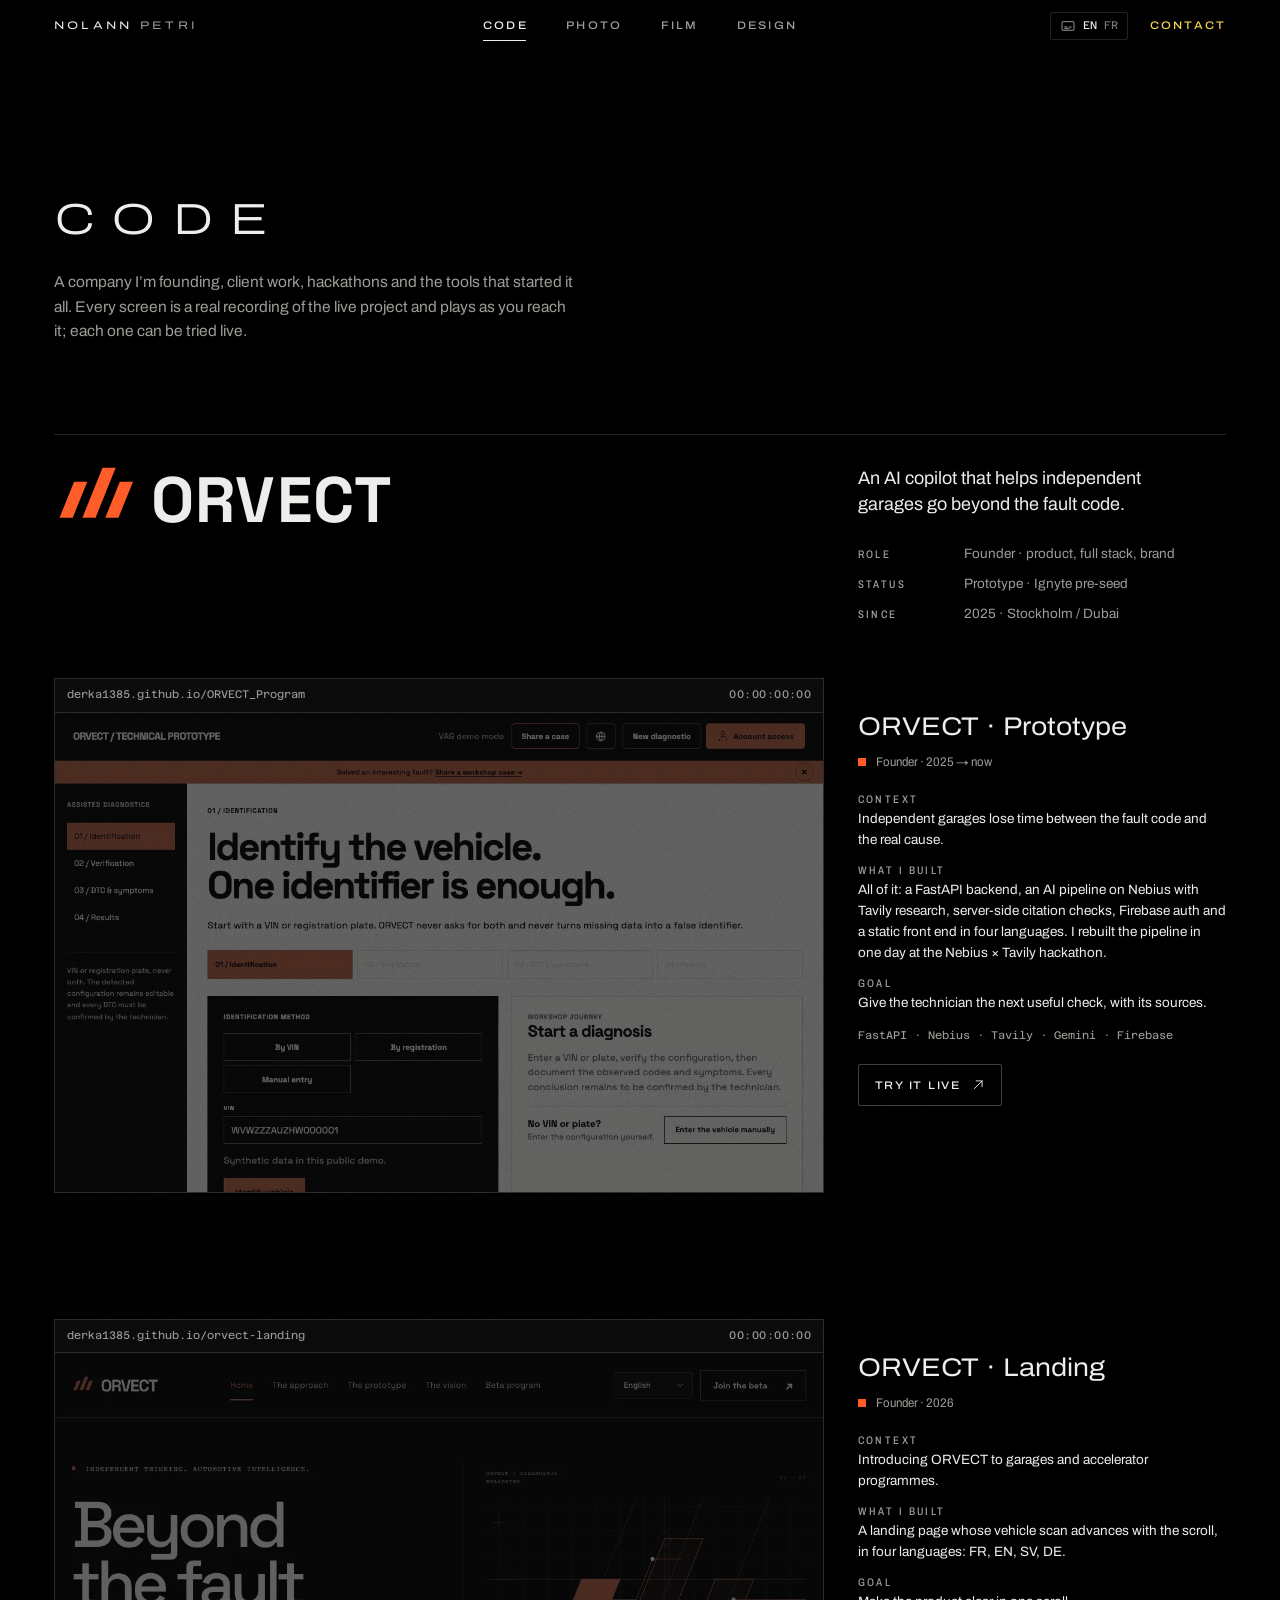
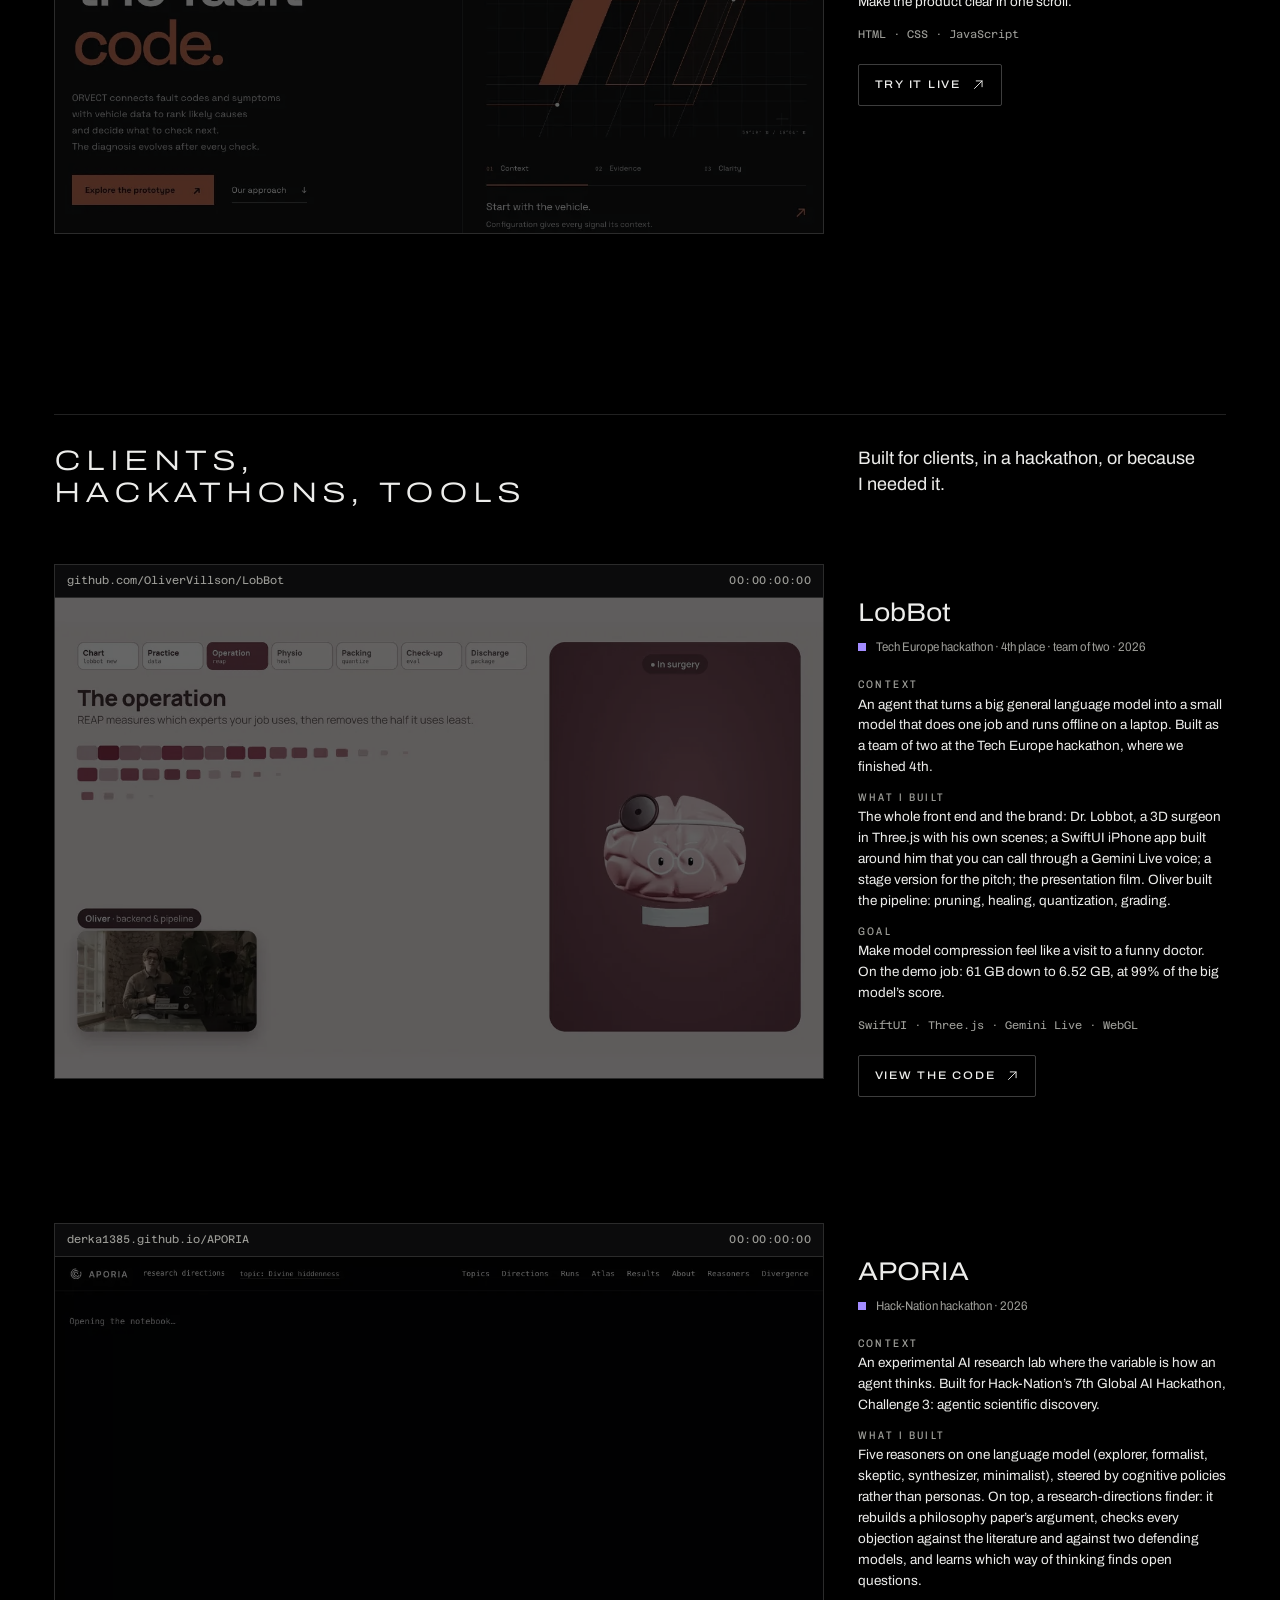
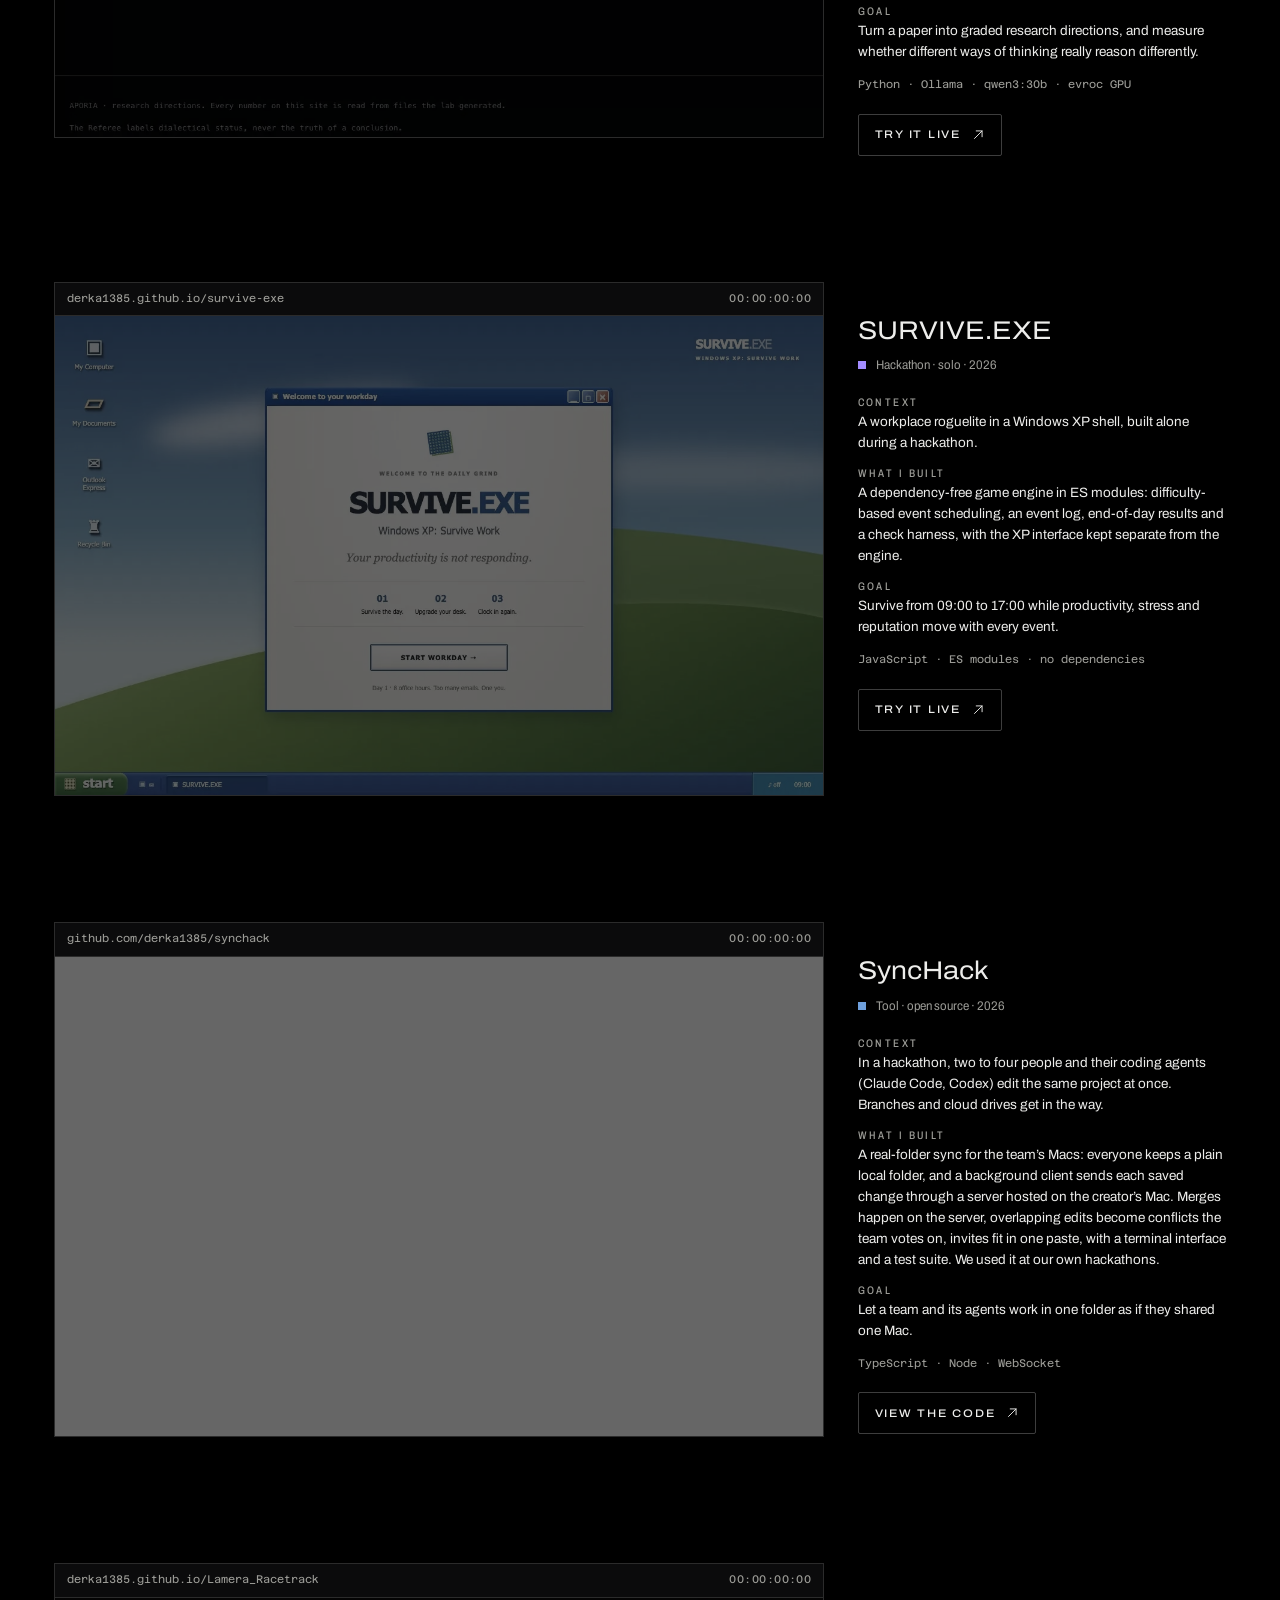
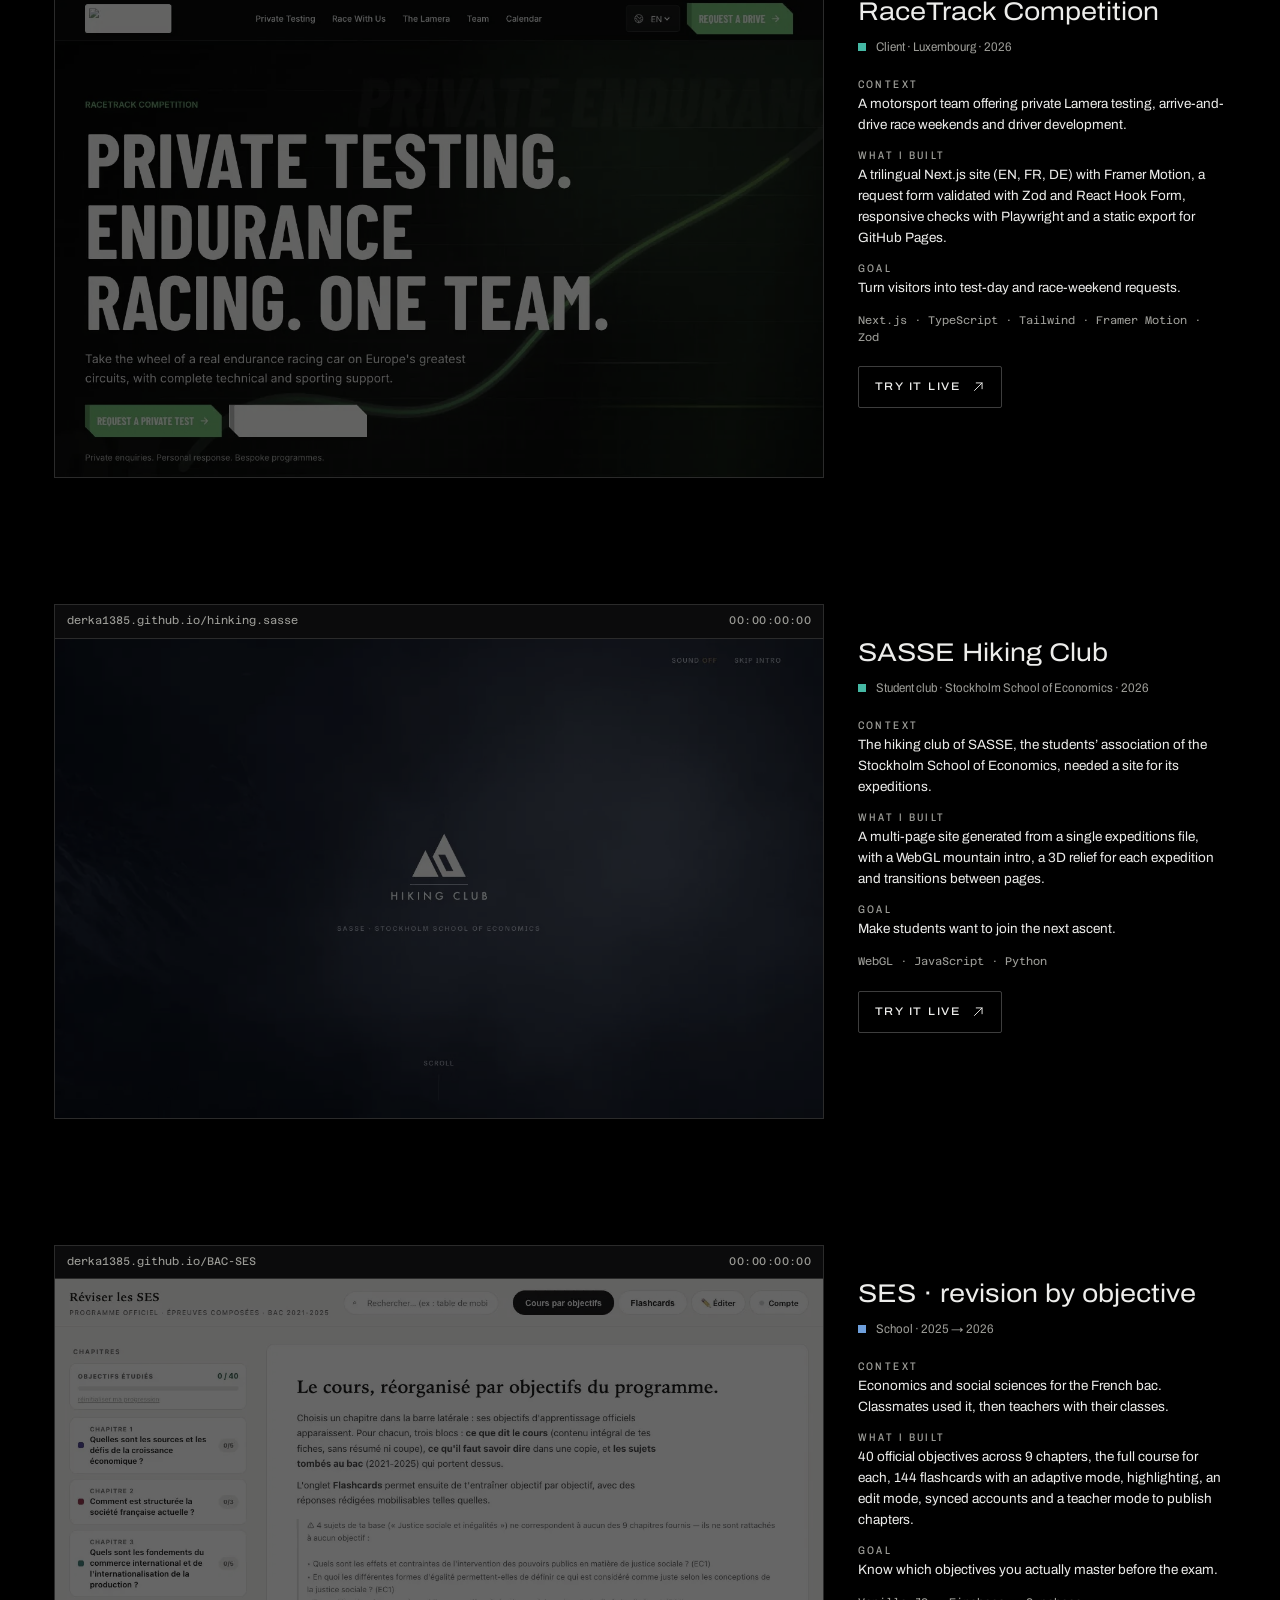
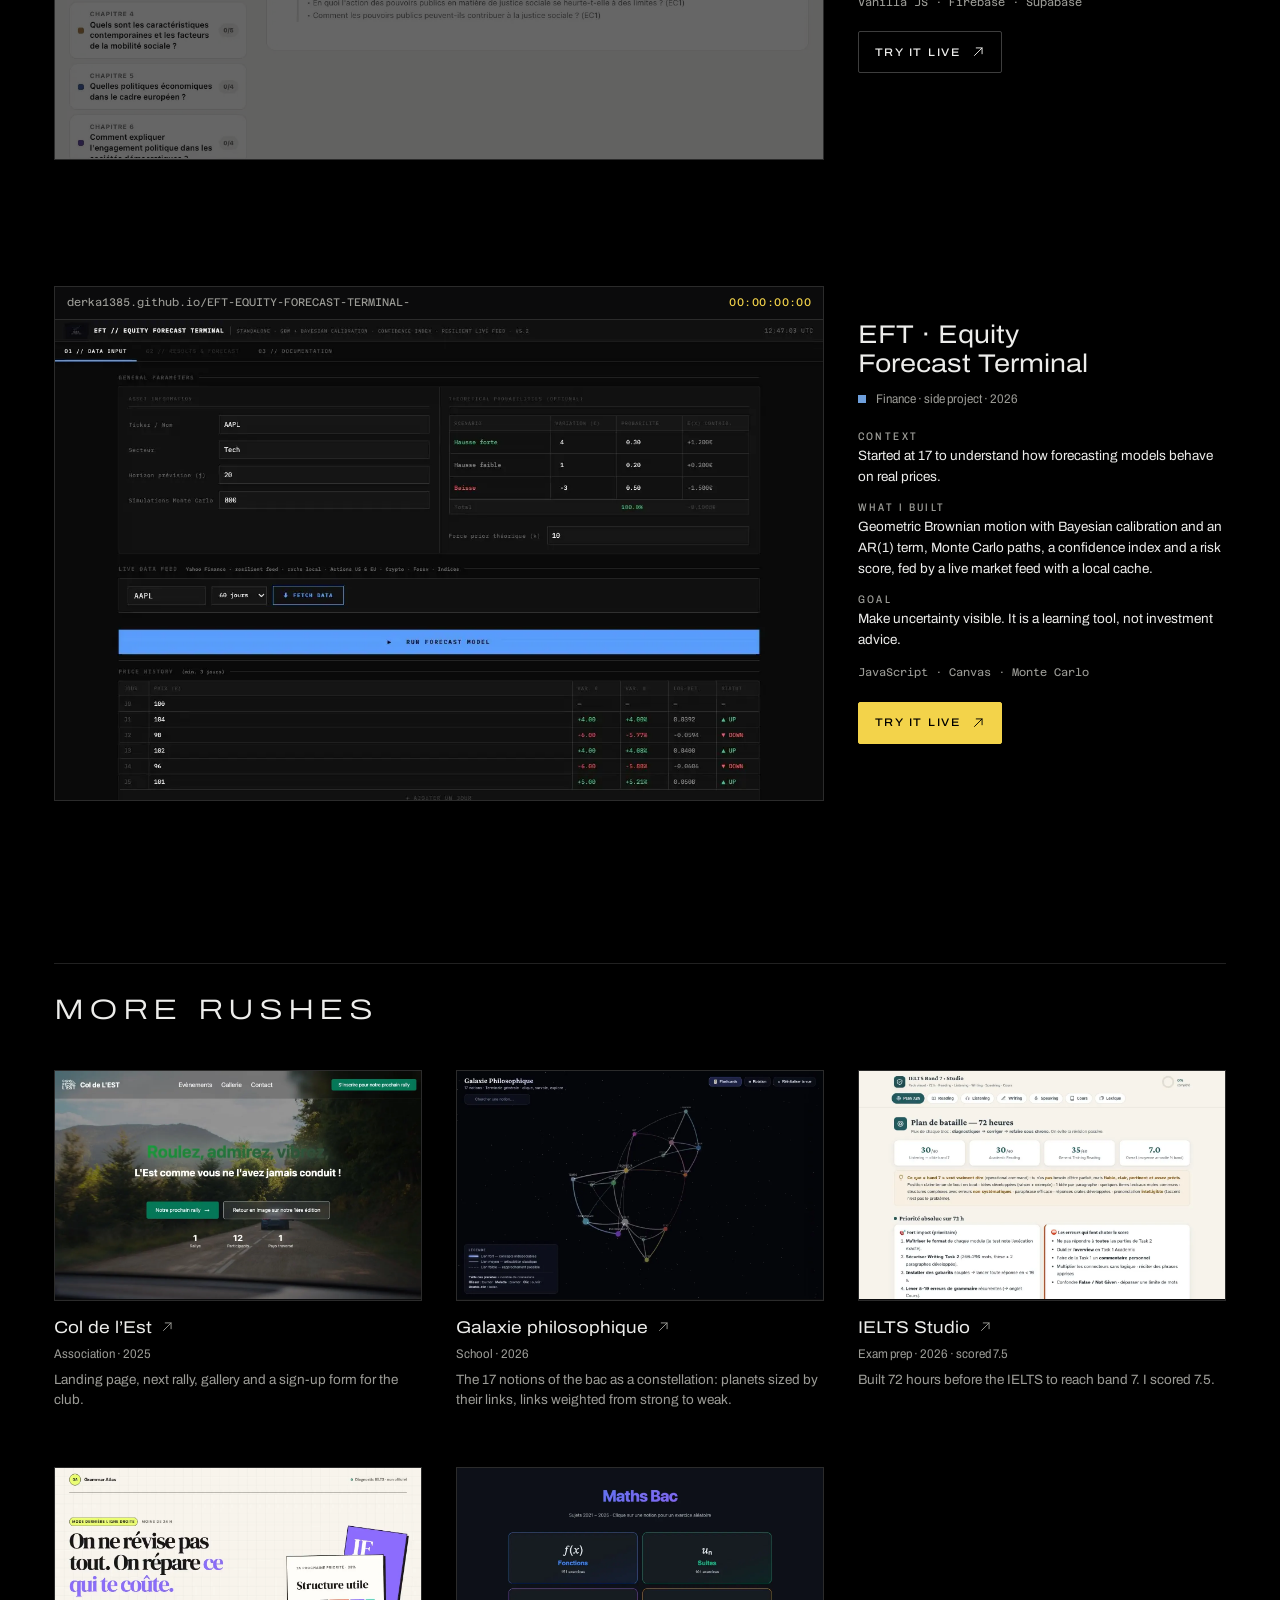
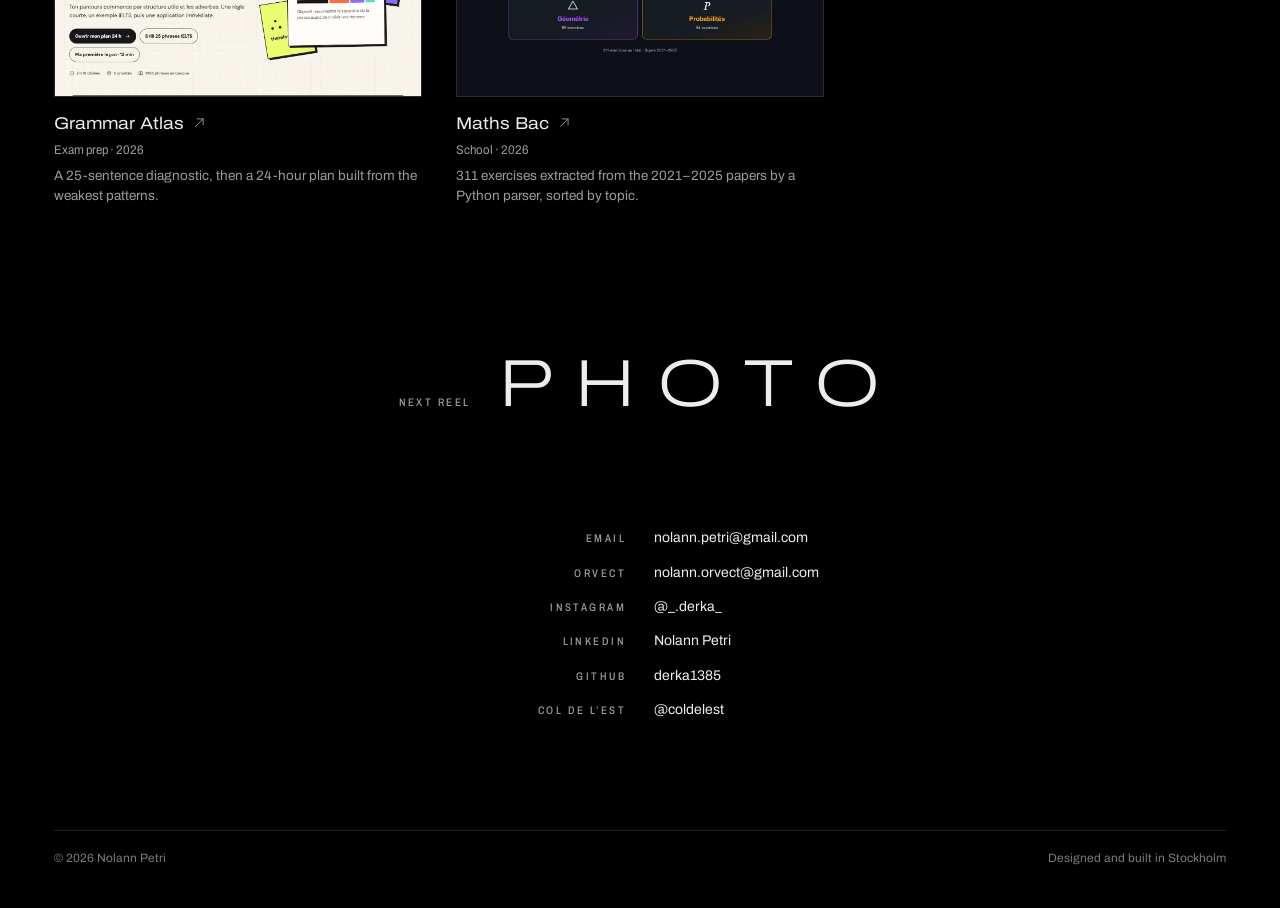
==== commit 2d0df04b: "Code: add APORIA, SyncHack and SASSE Hiking Club; remove the ORVECT investor deck GitHub links open " ====
--- a/code.html
+++ b/code.html
@@ -115,6 +115,24 @@
       </div>
     </article>
 
+    <article class="rush" id="p-aporia" data-track="hack" data-url="https://derka1385.github.io/APORIA/docs/">
+      <div class="rush-mon" aria-hidden="true">
+        <p class="mon-bar"><span class="mon-url">derka1385.github.io/APORIA</span><span class="tc">00:00:00:00</span></p>
+        <div class="mon-screen"><video muted loop playsinline preload="none" poster="img/v-aporia.webp" data-src="vid/aporia.mp4"></video></div>
+      </div>
+      <div class="rush-copy">
+        <h3>APORIA</h3>
+        <p class="meta"><i></i><span data-fr="Hackathon Hack-Nation · 2026">Hack-Nation hackathon · 2026</span></p>
+        <dl class="facts">
+          <div><dt data-fr="Contexte">Context</dt><dd data-fr="Un laboratoire de recherche IA expérimental dont la variable est la manière de penser d’un agent. Construit pour le 7e Global AI Hackathon de Hack-Nation, défi 3 : la découverte scientifique par agents.">An experimental AI research lab where the variable is how an agent thinks. Built for Hack-Nation’s 7th Global AI Hackathon, Challenge 3: agentic scientific discovery.</dd></div>
+          <div><dt data-fr="Ce que j’ai fait">What I built</dt><dd data-fr="Cinq raisonneurs sur un même modèle de langage (explorateur, formaliste, sceptique, synthétiseur, minimaliste), pilotés par des politiques cognitives plutôt que par des personnages. Par-dessus, un chercheur de pistes : il reconstruit l’argument d’un article de philosophie, confronte chaque objection à la littérature et à deux modèles défenseurs, et apprend quelle manière de penser trouve des questions ouvertes.">Five reasoners on one language model (explorer, formalist, skeptic, synthesizer, minimalist), steered by cognitive policies rather than personas. On top, a research-directions finder: it rebuilds a philosophy paper’s argument, checks every objection against the literature and against two defending models, and learns which way of thinking finds open questions.</dd></div>
+          <div><dt data-fr="But">Goal</dt><dd data-fr="Transformer un article en pistes de recherche notées, et mesurer si des manières de penser différentes raisonnent vraiment différemment.">Turn a paper into graded research directions, and measure whether different ways of thinking really reason differently.</dd></div>
+        </dl>
+        <p class="stack">Python · Ollama · qwen3:30b · evroc GPU</p>
+        <p class="actions"><a class="btn live" href="https://derka1385.github.io/APORIA/docs/" target="_blank" rel="noopener"><span data-fr="Tester en direct">Try it live</span><svg class="ico" viewBox="0 0 24 24" aria-hidden="true"><path d="M9 5h10v10M19 5 6 18"/></svg></a></p>
+      </div>
+    </article>
+
     <article class="rush" id="p-survive" data-track="hack" data-url="https://derka1385.github.io/survive-exe/">
       <div class="rush-mon" aria-hidden="true">
         <p class="mon-bar"><span class="mon-url">derka1385.github.io/survive-exe</span><span class="tc">00:00:00:00</span></p>
@@ -133,6 +151,24 @@
       </div>
     </article>
 
+    <article class="rush" id="p-synchack" data-track="tools" data-url="https://github.com/derka1385/synchack">
+      <div class="rush-mon" aria-hidden="true">
+        <p class="mon-bar"><span class="mon-url">github.com/derka1385/synchack</span><span class="tc">00:00:00:00</span></p>
+        <div class="mon-screen"><video muted loop playsinline preload="none" poster="img/v-synchack.webp" data-src="vid/synchack.mp4"></video></div>
+      </div>
+      <div class="rush-copy">
+        <h3>SyncHack</h3>
+        <p class="meta"><i></i><span data-fr="Outil · open source · 2026">Tool · open source · 2026</span></p>
+        <dl class="facts">
+          <div><dt data-fr="Contexte">Context</dt><dd data-fr="En hackathon, deux à quatre personnes et leurs agents de code (Claude Code, Codex) modifient le même projet en même temps. Les branches et les drives gênent.">In a hackathon, two to four people and their coding agents (Claude Code, Codex) edit the same project at once. Branches and cloud drives get in the way.</dd></div>
+          <div><dt data-fr="Ce que j’ai fait">What I built</dt><dd data-fr="Une synchronisation de vrai dossier entre les Mac de l’équipe : chacun garde un dossier local normal, et un client en arrière-plan envoie chaque modification enregistrée via un serveur hébergé sur le Mac du créateur. Les fusions se font côté serveur, les modifications qui se chevauchent deviennent des conflits que l’équipe vote, une invitation tient en un collage, avec une interface terminal et une suite de tests. On s’en est servis à nos propres hackathons.">A real-folder sync for the team’s Macs: everyone keeps a plain local folder, and a background client sends each saved change through a server hosted on the creator’s Mac. Merges happen on the server, overlapping edits become conflicts the team votes on, invites fit in one paste, with a terminal interface and a test suite. We used it at our own hackathons.</dd></div>
+          <div><dt data-fr="But">Goal</dt><dd data-fr="Qu’une équipe et ses agents travaillent dans un même dossier comme s’ils partageaient un seul Mac.">Let a team and its agents work in one folder as if they shared one Mac.</dd></div>
+        </dl>
+        <p class="stack">TypeScript · Node · WebSocket</p>
+        <p class="actions"><a class="btn live" href="https://github.com/derka1385/synchack" target="_blank" rel="noopener"><span data-fr="Voir le code">View the code</span><svg class="ico" viewBox="0 0 24 24" aria-hidden="true"><path d="M9 5h10v10M19 5 6 18"/></svg></a></p>
+      </div>
+    </article>
+
     <article class="rush" id="p-racetrack" data-track="client" data-url="https://derka1385.github.io/Lamera_Racetrack/">
       <div class="rush-mon" aria-hidden="true">
         <p class="mon-bar"><span class="mon-url">derka1385.github.io/Lamera_Racetrack</span><span class="tc">00:00:00:00</span></p>
@@ -148,6 +184,24 @@
         </dl>
         <p class="stack">Next.js · TypeScript · Tailwind · Framer Motion · Zod</p>
         <p class="actions"><a class="btn live" href="https://derka1385.github.io/Lamera_Racetrack/" target="_blank" rel="noopener"><span data-fr="Tester en direct">Try it live</span><svg class="ico" viewBox="0 0 24 24" aria-hidden="true"><path d="M9 5h10v10M19 5 6 18"/></svg></a></p>
+      </div>
+    </article>
+
+    <article class="rush" id="p-hiking" data-track="client" data-url="https://derka1385.github.io/hinking.sasse/">
+      <div class="rush-mon" aria-hidden="true">
+        <p class="mon-bar"><span class="mon-url">derka1385.github.io/hinking.sasse</span><span class="tc">00:00:00:00</span></p>
+        <div class="mon-screen"><video muted loop playsinline preload="none" poster="img/v-hiking.webp" data-src="vid/hiking.mp4"></video></div>
+      </div>
+      <div class="rush-copy">
+        <h3>SASSE Hiking Club</h3>
+        <p class="meta"><i></i><span data-fr="Association étudiante · Stockholm School of Economics · 2026">Student club · Stockholm School of Economics · 2026</span></p>
+        <dl class="facts">
+          <div><dt data-fr="Contexte">Context</dt><dd data-fr="Le club de randonnée de la SASSE, l’association étudiante de la Stockholm School of Economics, avait besoin d’un site pour ses expéditions.">The hiking club of SASSE, the students’ association of the Stockholm School of Economics, needed a site for its expeditions.</dd></div>
+          <div><dt data-fr="Ce que j’ai fait">What I built</dt><dd data-fr="Un site multipage généré à partir d’un seul fichier d’expéditions, avec une intro de montagne en WebGL, un relief 3D pour chaque expédition et des transitions entre les pages.">A multi-page site generated from a single expeditions file, with a WebGL mountain intro, a 3D relief for each expedition and transitions between pages.</dd></div>
+          <div><dt data-fr="But">Goal</dt><dd data-fr="Donner envie aux étudiants de rejoindre la prochaine ascension.">Make students want to join the next ascent.</dd></div>
+        </dl>
+        <p class="stack">WebGL · JavaScript · Python</p>
+        <p class="actions"><a class="btn live" href="https://derka1385.github.io/hinking.sasse/" target="_blank" rel="noopener"><span data-fr="Tester en direct">Try it live</span><svg class="ico" viewBox="0 0 24 24" aria-hidden="true"><path d="M9 5h10v10M19 5 6 18"/></svg></a></p>
       </div>
     </article>
 
@@ -192,12 +246,6 @@
   <section class="more wrap" aria-labelledby="more-title">
     <h2 class="chap-h" id="more-title" data-fr="Autres rushes">More rushes</h2>
     <ul class="more-list">
-      <li><a class="more-item" href="https://derka1385.github.io/orvect-investor-deck/" target="_blank" rel="noopener">
-        <span class="more-screen"><video muted loop playsinline preload="none" poster="img/v-orvect-deck.webp" data-src="vid/orvect-deck.mp4" aria-hidden="true"></video></span>
-        <h3><span data-fr="ORVECT · Deck investisseurs">ORVECT · Investor deck</span>&nbsp;<svg class="ico" viewBox="0 0 24 24" aria-hidden="true"><path d="M9 5h10v10M19 5 6 18"/></svg></h3>
-        <span class="meta" data-fr="Fondateur · 2026">Founder · 2026</span>
-        <span class="more-line" data-fr="16 slides publiées en site statique, dans la charte ORVECT.">16 slides published as a static site, in the ORVECT brand.</span>
-      </a></li>
       <li><a class="more-item" href="https://derka1385.github.io/ColdeLEST/" target="_blank" rel="noopener">
         <span class="more-screen"><video muted loop playsinline preload="none" poster="img/v-coldelest.webp" data-src="vid/coldelest.mp4" aria-hidden="true"></video></span>
         <h3><span>Col de l’Est</span>&nbsp;<svg class="ico" viewBox="0 0 24 24" aria-hidden="true"><path d="M9 5h10v10M19 5 6 18"/></svg></h3>
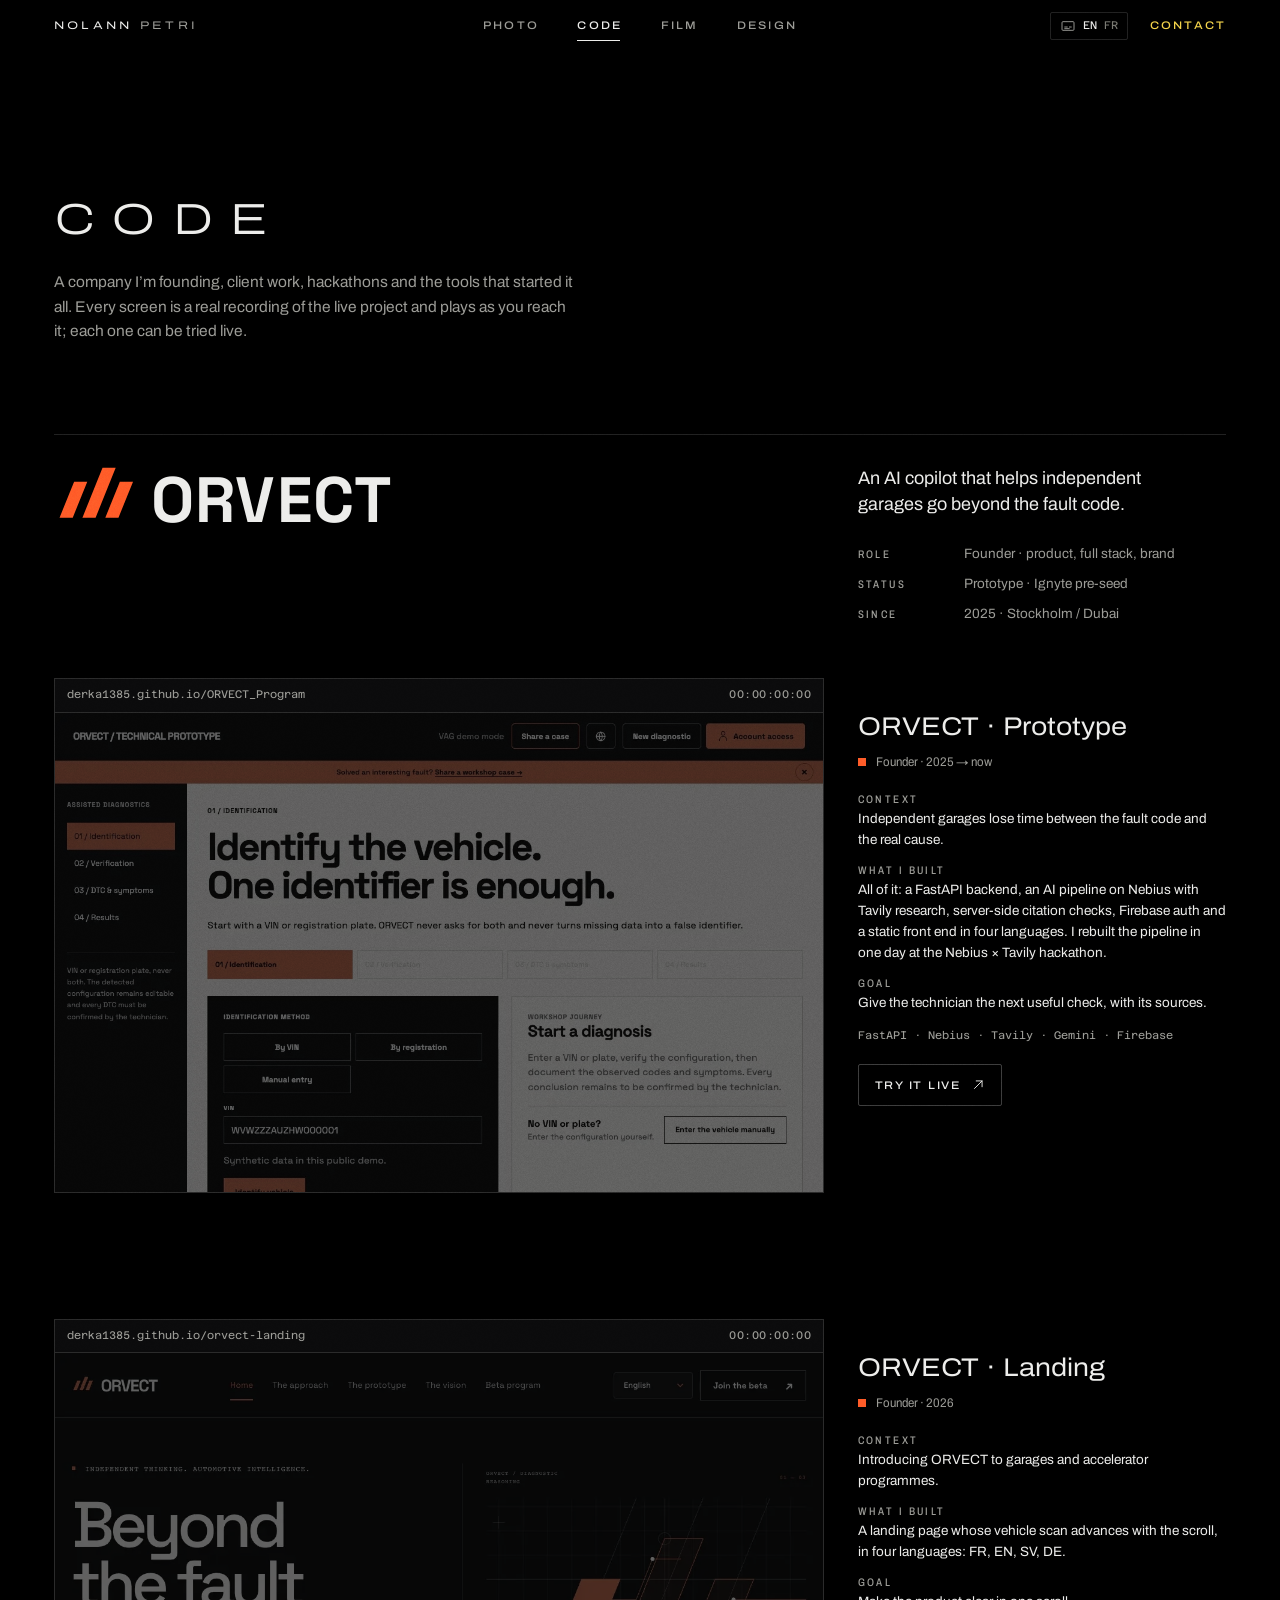
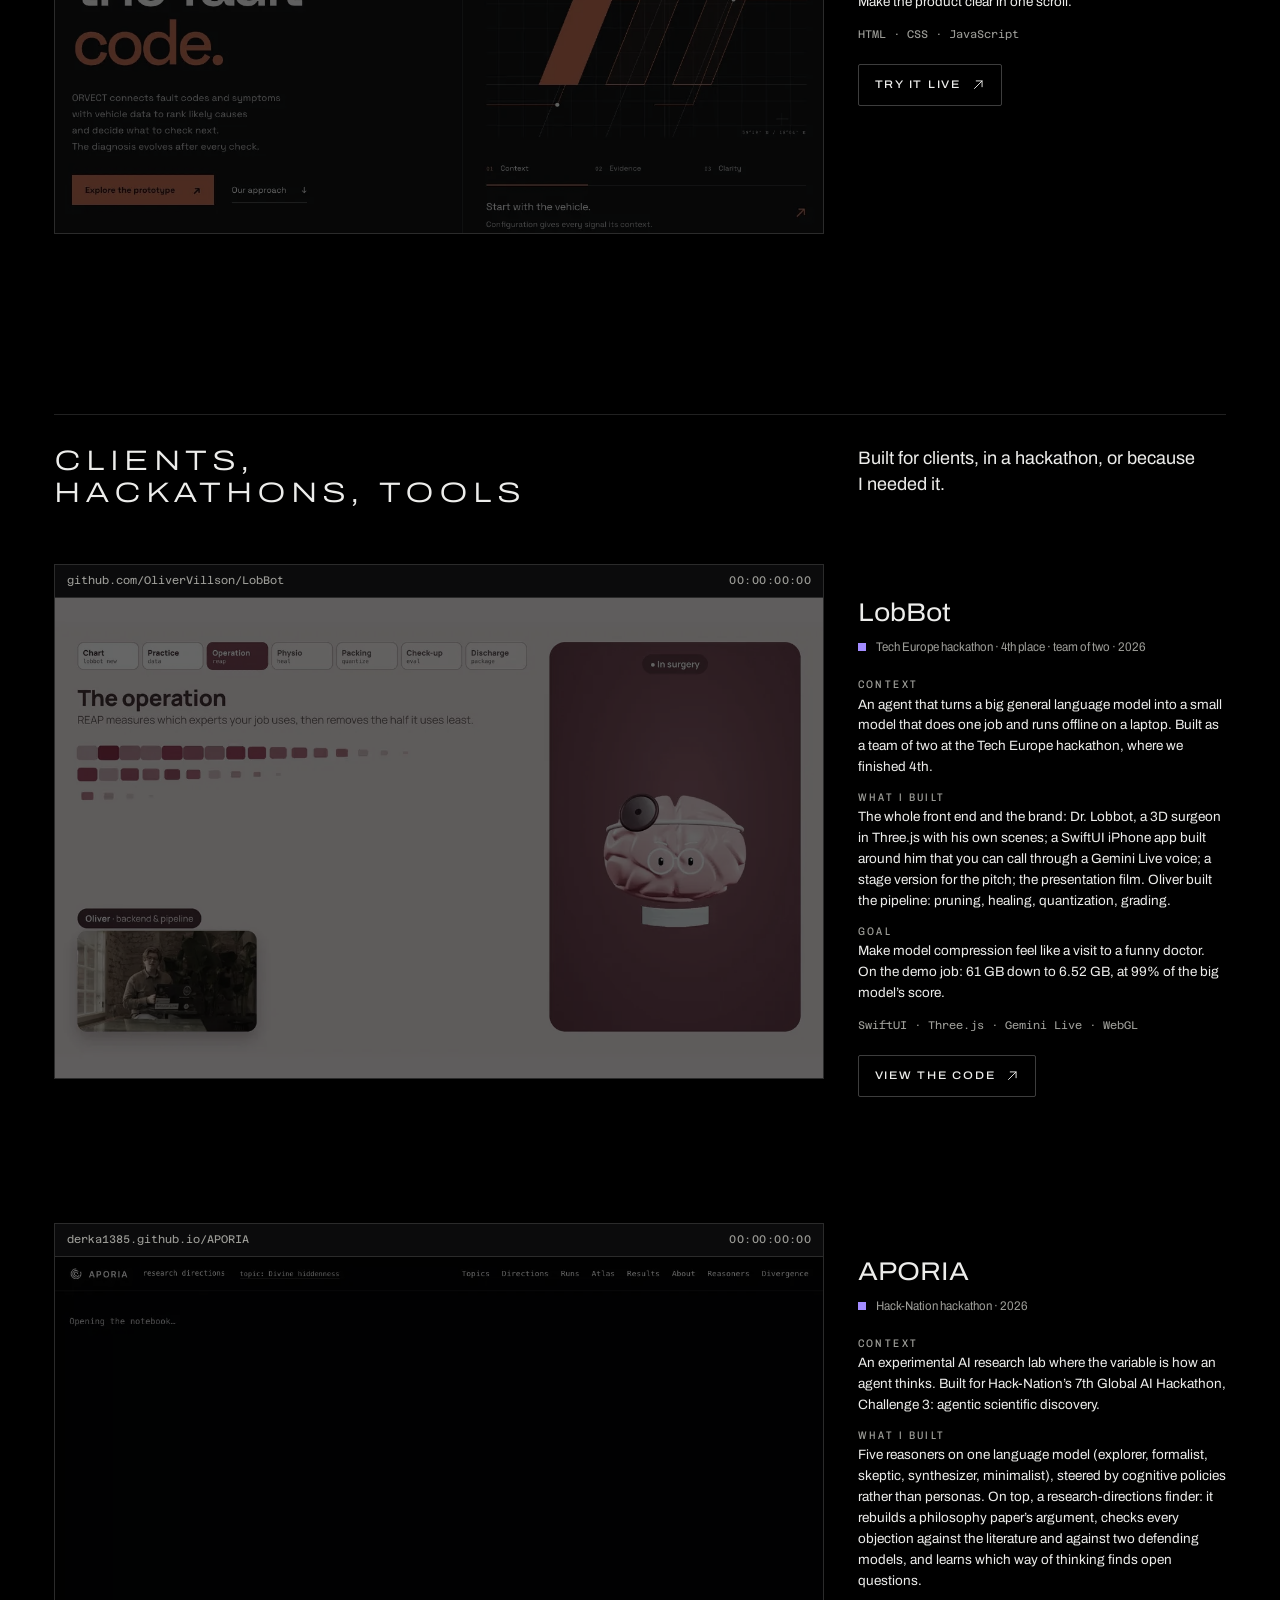
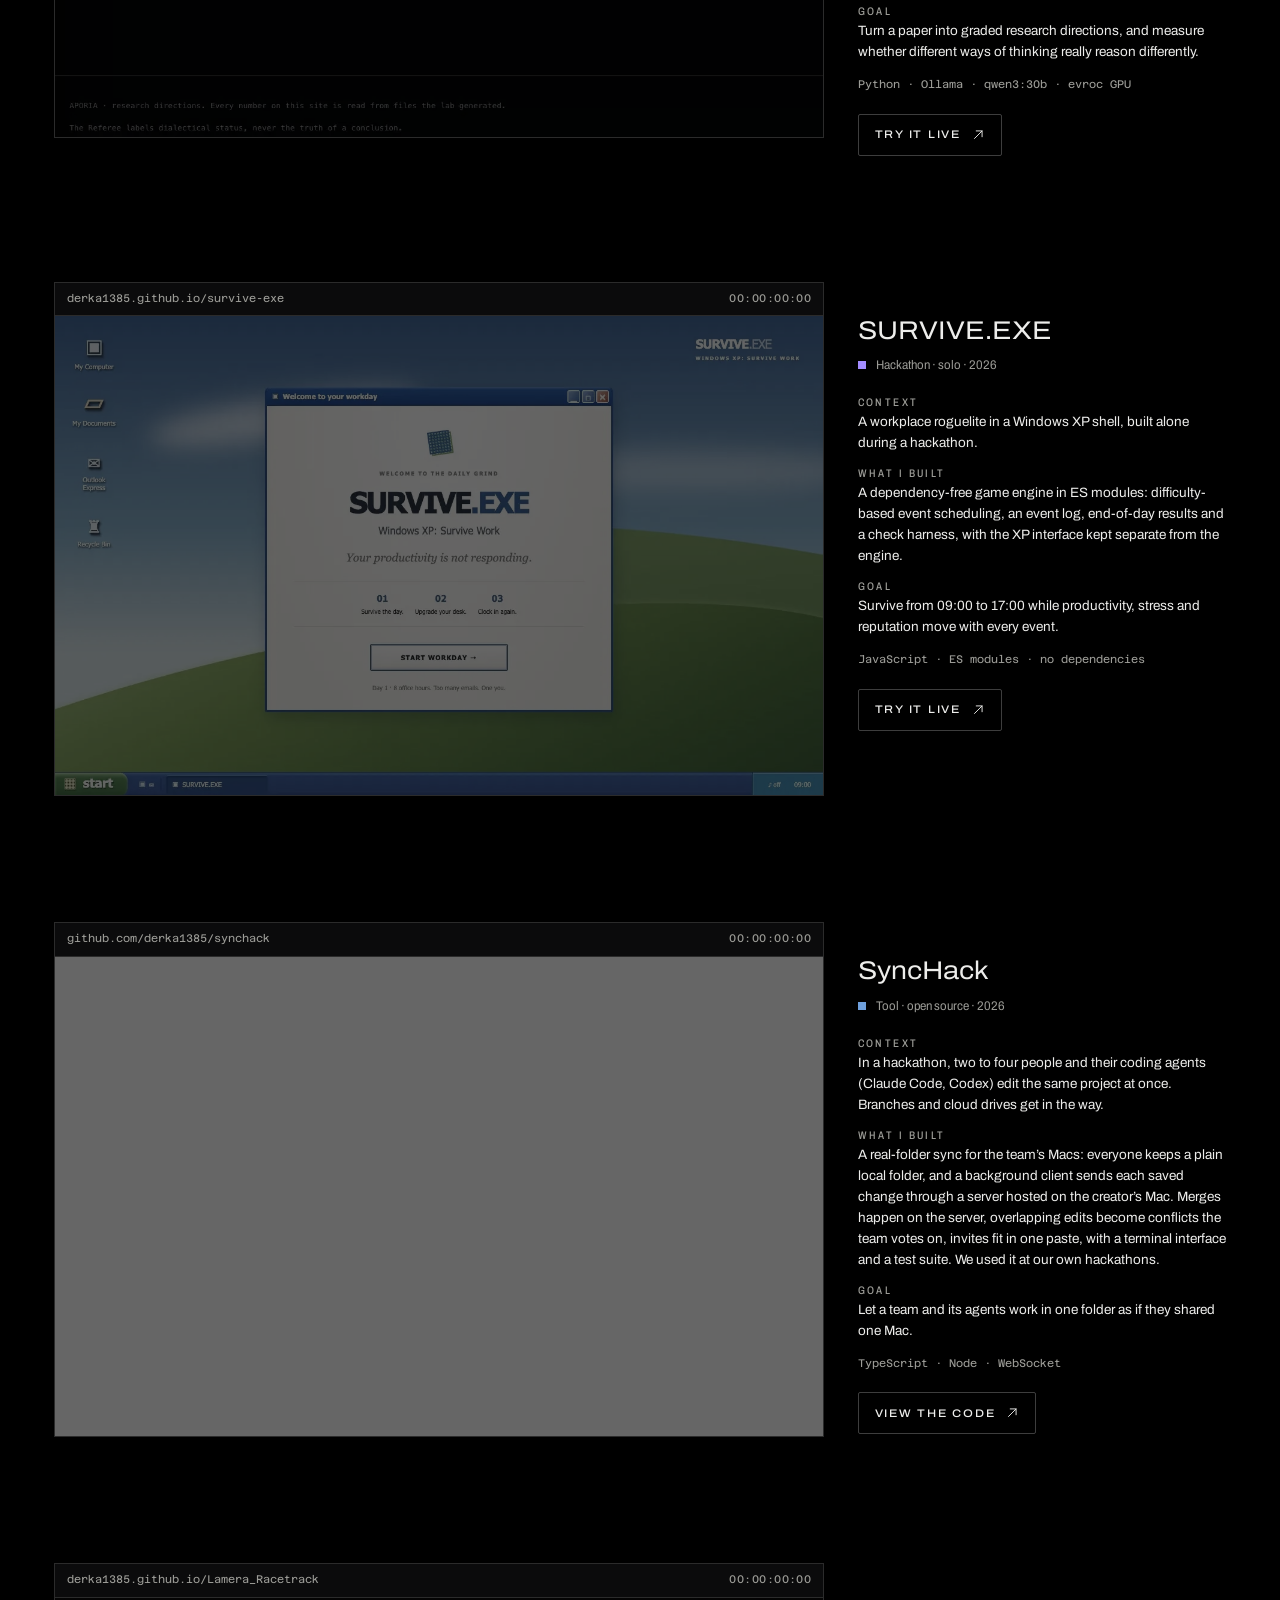
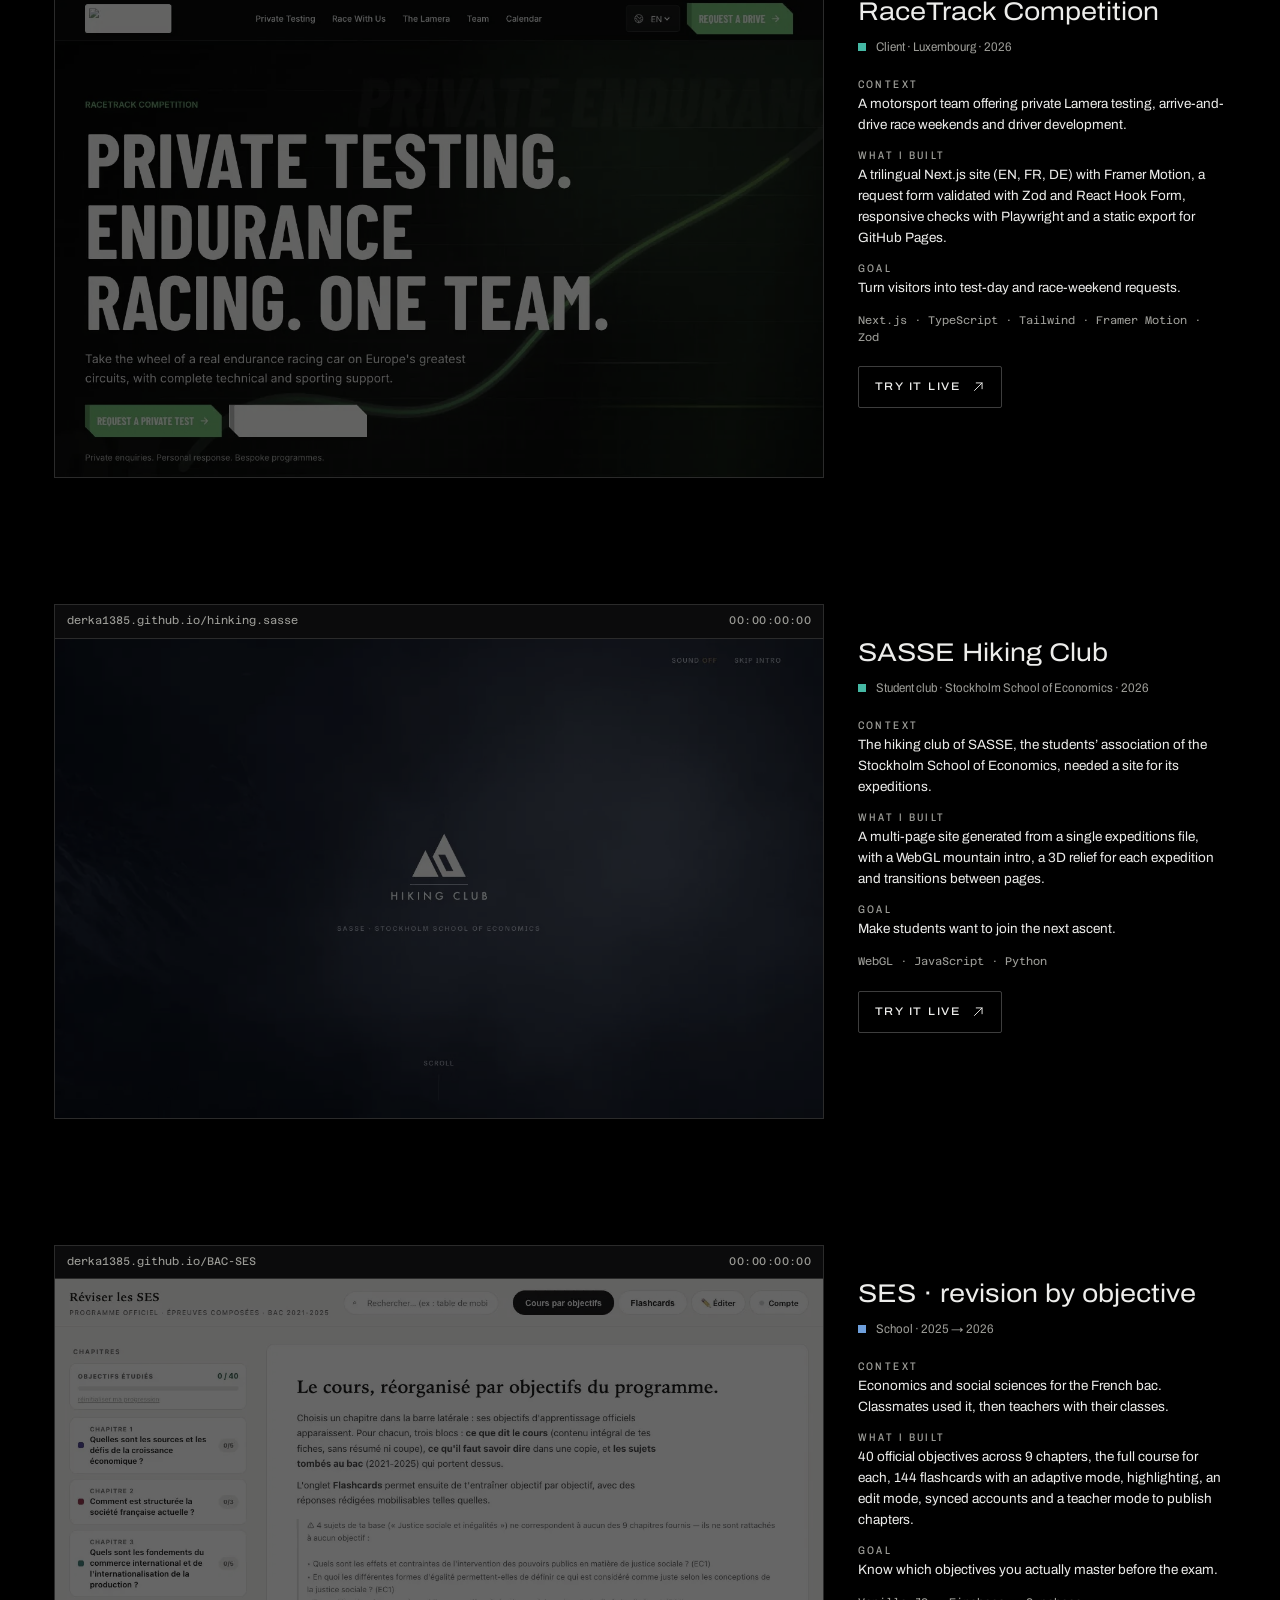
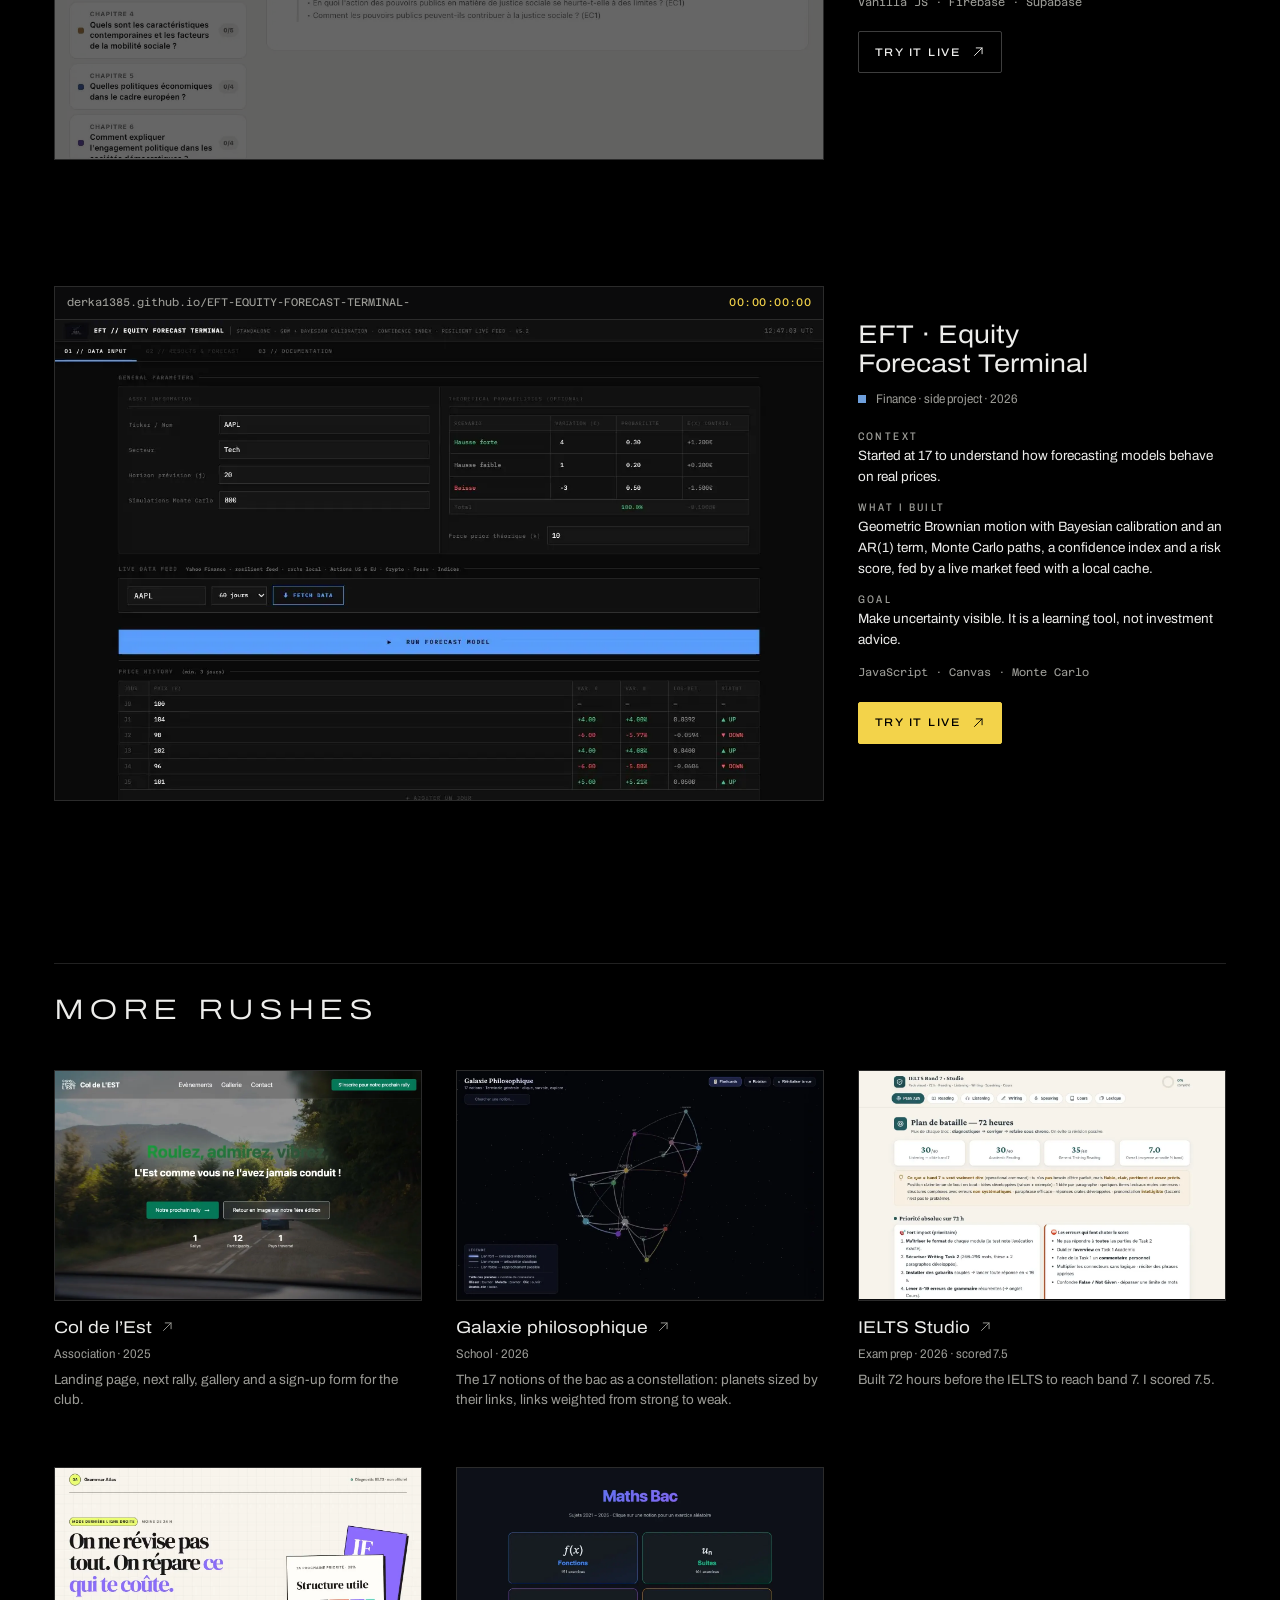
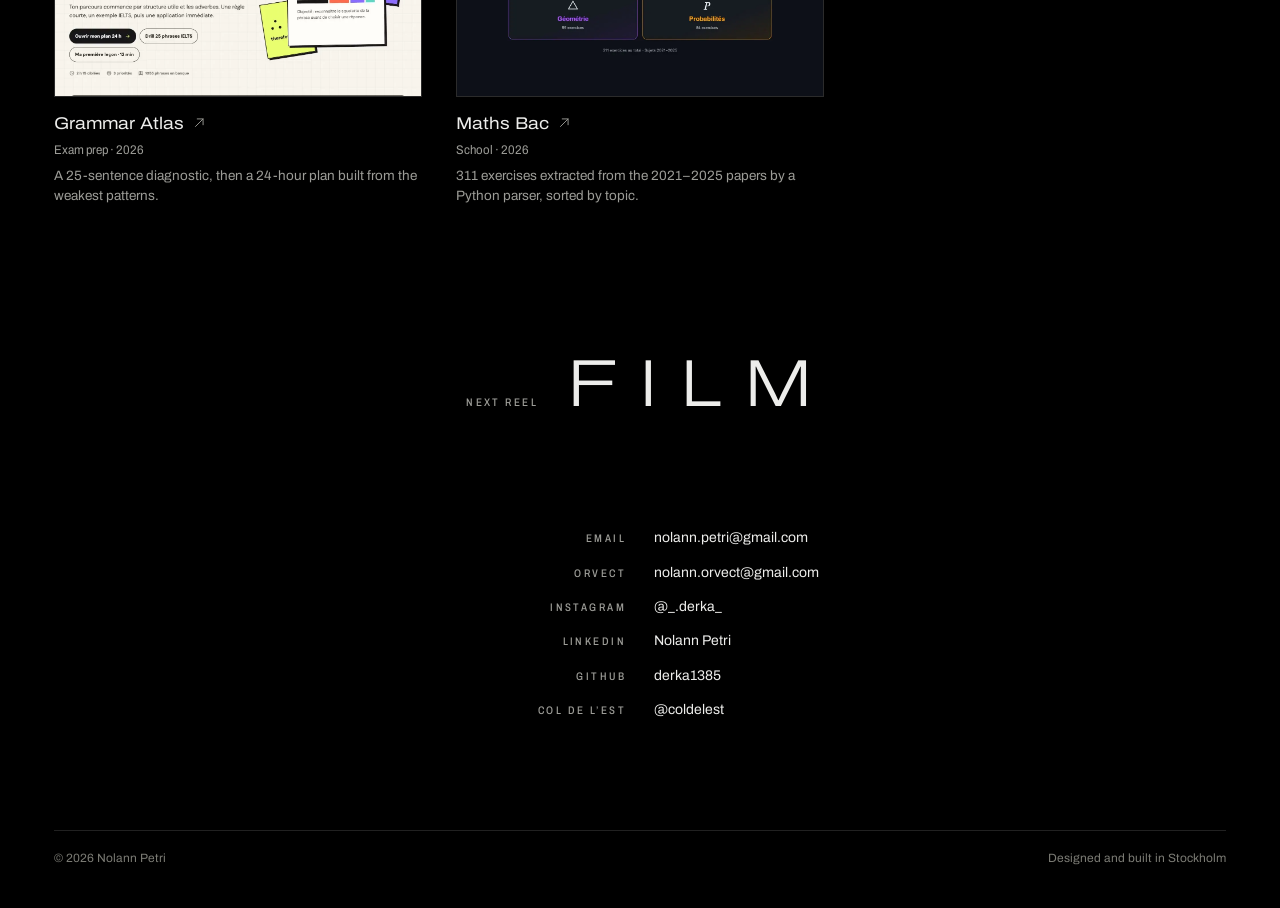
==== commit 3e51b1ff: "Photo first: new frames (people first, cars after), contact sheet view, Col de l'Est block removed C" ====
--- a/code.html
+++ b/code.html
@@ -22,8 +22,8 @@
 <header class="chrome">
   <a class="mark" href="index.html"><span>Nolann</span> <span>Petri</span></a>
   <nav class="reels" aria-label="Reels">
+    <a href="photo.html">Photo</a>
     <a href="code.html" aria-current="page">Code</a>
-    <a href="photo.html">Photo</a>
     <a href="film.html">Film</a>
     <a href="design.html">Design</a>
   </nav>
@@ -282,7 +282,7 @@
 
 
 <footer class="end wrap">
-  <p class="end-next"><span class="role" data-fr="Bobine suivante">Next reel</span><a href="photo.html">Photo</a></p>
+  <p class="end-next"><span class="role" data-fr="Bobine suivante">Next reel</span><a href="film.html">Film</a></p>
   <dl class="end-credits">
     <div><dt>Email</dt><dd><a href="mailto:nolann.petri@gmail.com">nolann.petri@gmail.com</a></dd></div>
     <div><dt>ORVECT</dt><dd><a href="mailto:nolann.orvect@gmail.com">nolann.orvect@gmail.com</a></dd></div>
--- a/style.css
+++ b/style.css
@@ -309,20 +309,8 @@
 .more-line { font-size: 13.5px; line-height: 1.5; color: var(--dim); max-width: 46ch; }
 
 /* =================================================================
-   PHOTO — Col de l'Est, then the strip
-   ================================================================= */
-.cde { display: grid; grid-template-columns: repeat(12, minmax(0, 1fr)); gap: clamp(16px, 2vw, 28px); align-items: start; padding-bottom: clamp(100px, 16vh, 180px); }
-.cde-film { grid-column: 1 / -1; position: relative; }
-.cde-film video { width: 100%; aspect-ratio: 2.39; object-fit: cover; background: var(--ink); }
-.cde-slate { display: flex; gap: 16px; margin-top: 12px; font-size: 12px; color: var(--dim); }
-.cde-slate .tc { color: var(--white); }
-.cde-copy { grid-column: 1 / span 5; padding-top: 48px; }
-.cde-copy h2 { font-size: clamp(26px, 2.8vw, 42px); font-weight: 300; font-stretch: 125%; text-transform: uppercase; letter-spacing: .2em; line-height: 1.1; }
-.cde-copy .role { display: block; margin: 14px 0 22px; }
-.cde-copy > p:not(.role):not(.actions) { max-width: 52ch; }
-.cde-still { grid-column: 7 / span 4; margin-top: 48px; }
-.cde-vert { grid-column: 11 / span 2; margin-top: 140px; }
-.cde-vert video { aspect-ratio: 9 / 16; width: 100%; object-fit: cover; background: var(--ink); }
+   PHOTO — the strip, or the contact sheet
+   ================================================================= */
 
 .series { display: grid; grid-template-columns: repeat(auto-fill, minmax(250px, 1fr)); border-top: 1px solid var(--line); margin-bottom: clamp(24px, 6vh, 64px); }
 .series a { display: flex; justify-content: space-between; align-items: baseline; gap: 12px; padding: 16px 0; border-bottom: 1px solid var(--line); margin-right: 32px; font-size: 14px; transition: color .3s; }
@@ -331,6 +319,19 @@
 
 .reel { position: relative; }
 .reel-pin { position: sticky; top: 0; height: 100svh; display: flex; align-items: center; overflow: clip; perspective: 1400px; }
+.view-switch { display: flex; gap: 8px; margin-top: 30px; }
+.view-switch .btn[aria-pressed="true"] { background: var(--white); color: #000; border-color: var(--white); }
+/* contact sheet: the whole roll at once, chapter by chapter, nothing to scroll sideways */
+.sheet .reel-pin { position: static; height: auto; display: block; overflow: visible; perspective: none; }
+.sheet .reel { height: auto !important; }
+.sheet .reel-pin::before, .sheet .reel-read { display: none; }
+.sheet .reel-track { flex-wrap: wrap; align-items: flex-end; transform: none !important; padding: 0 var(--gut); gap: 28px 14px; max-width: 1560px; margin-inline: auto; }
+.sheet .fr { transform: none !important; gap: 8px; }
+.sheet .fr img { height: clamp(150px, 22svh, 240px); }
+.sheet .fr-hit::after { display: none; }
+.sheet .fr figcaption { opacity: 1; font-size: 12px; max-width: 26ch; }
+.sheet .slate { width: 100%; padding: 56px 0 4px; border-top: 1px solid var(--line); }
+.sheet .slate:first-child { border-top: 0; padding-top: 0; }
 /* a soft pool of light on the floor under the strip (static: nothing to repaint while it moves) */
 .reel-pin::before { content: ''; position: absolute; left: 10%; right: 10%; top: calc(50% + min(28svh, 310px)); height: 18svh; background: radial-gradient(50% 50% at 50% 0%, rgb(255 255 255 / .06), transparent 70%); pointer-events: none; }
 .reel-track { display: flex; align-items: center; gap: clamp(20px, 2.4vw, 40px); padding-inline: 12vw 30vw; transform-style: preserve-3d; will-change: transform; }
@@ -475,9 +476,6 @@
   .rushes > * + * { margin-top: 80px; }
   .rushes > .chap + .rush { margin-top: 36px; }
   .rushes > .rush + .chap { margin-top: 112px; }
-  .cde-copy { grid-column: 1 / -1; padding-top: 24px; }
-  .cde-still { grid-column: 1 / span 8; margin-top: 16px; }
-  .cde-vert { grid-column: 9 / -1; margin-top: 16px; }
   .series { grid-template-columns: 1fr 1fr; }
   .films { grid-template-columns: repeat(2, minmax(0, 1fr)); }
   .deck { grid-template-columns: 1fr; margin-top: 8px; gap: 16px; }
@@ -499,6 +497,9 @@
   .series { grid-template-columns: 1fr; }
   .series a { margin-right: 0; }
   .fr img { height: min(52svh, 520px); }
+  .sheet .reel-track { gap: 22px 10px; }
+  .sheet .fr { width: calc(50% - 5px); }
+  .sheet .fr img { width: 100%; height: auto; aspect-ratio: 4 / 5; object-fit: cover; }
   .slate { width: 72vw; }
   .films { grid-template-columns: 1fr 1fr; gap: 28px 12px; }
   .film-d { display: none; }
@@ -509,8 +510,6 @@
   .more-screen { grid-row: 1 / span 4; margin: 0; align-self: start; }
   .more-item h3 { font-size: 15.5px; }
   .more-line { grid-column: 2; }
-  .cde-still, .cde-vert { grid-column: 1 / -1; }
-  .cde-vert { width: 60%; justify-self: center; }
   .roll-list { text-align: center; }
   .roll-list > div { justify-items: center; }
 }
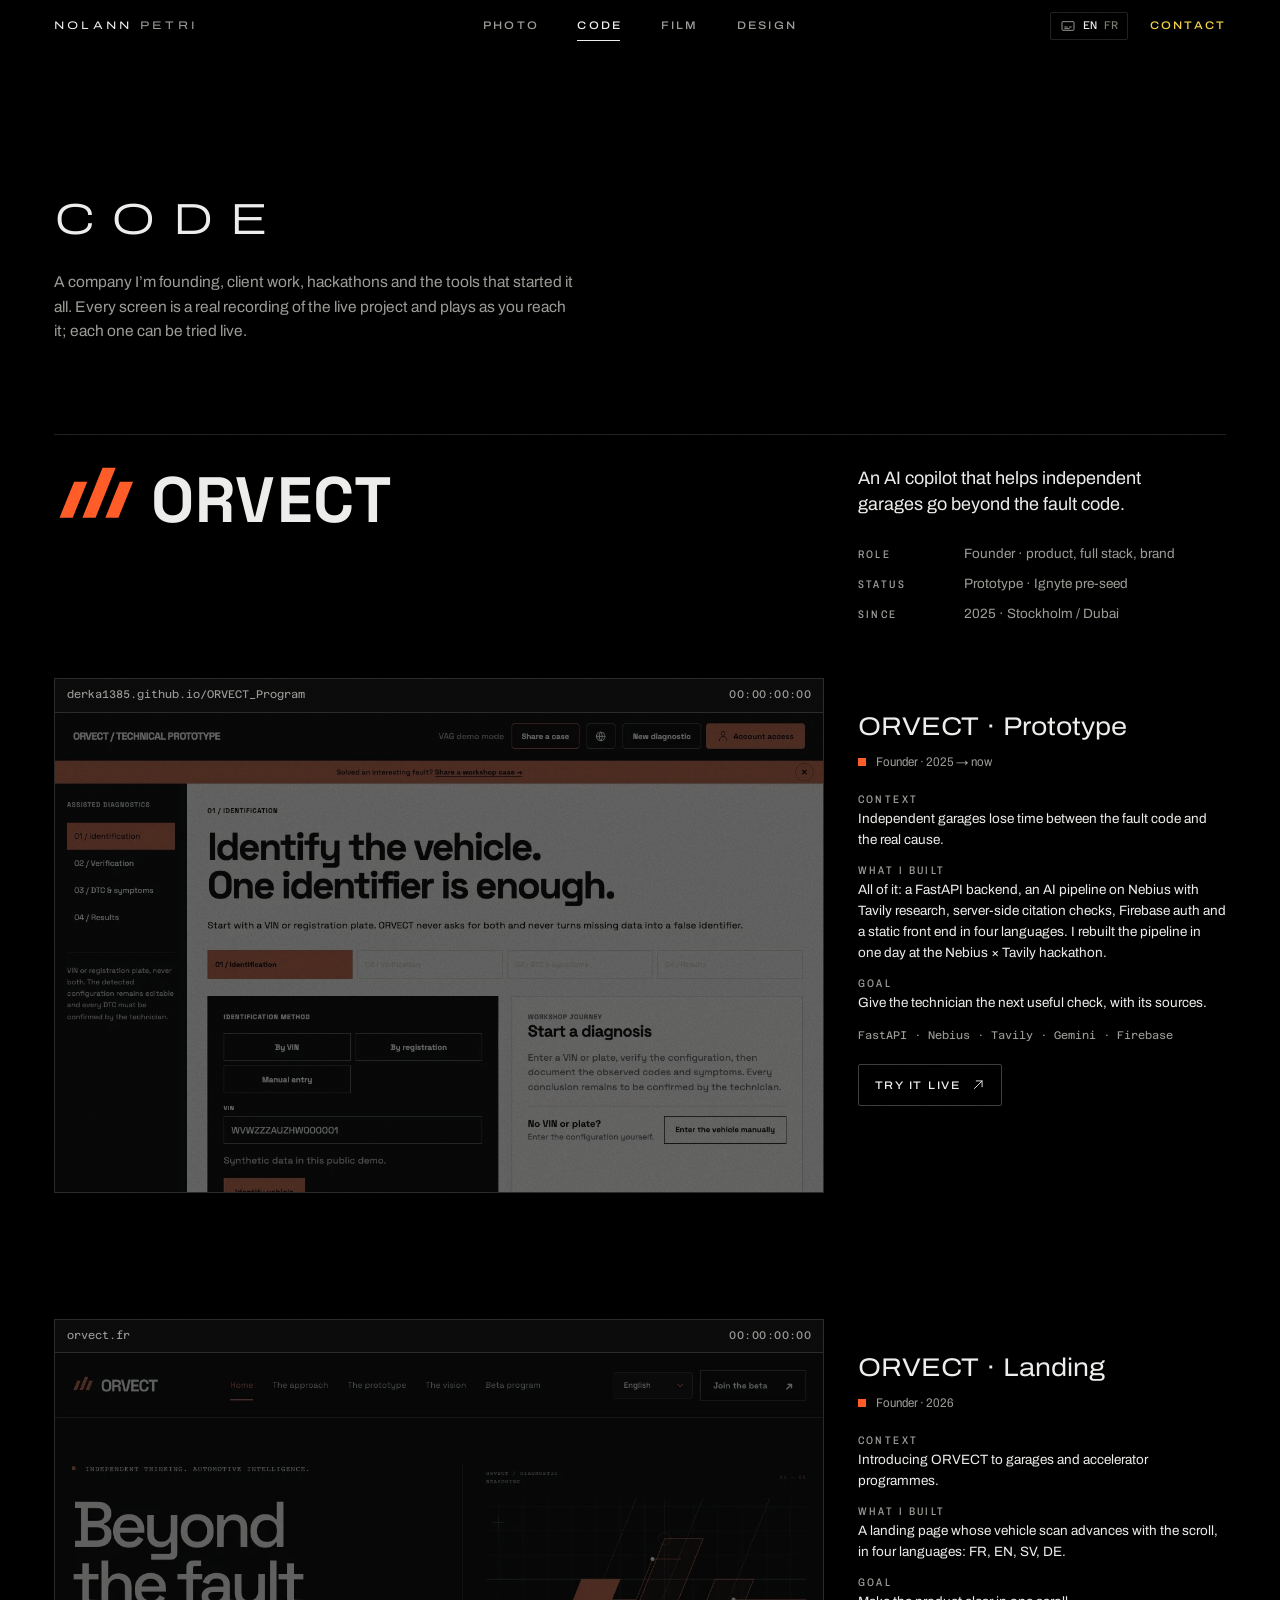
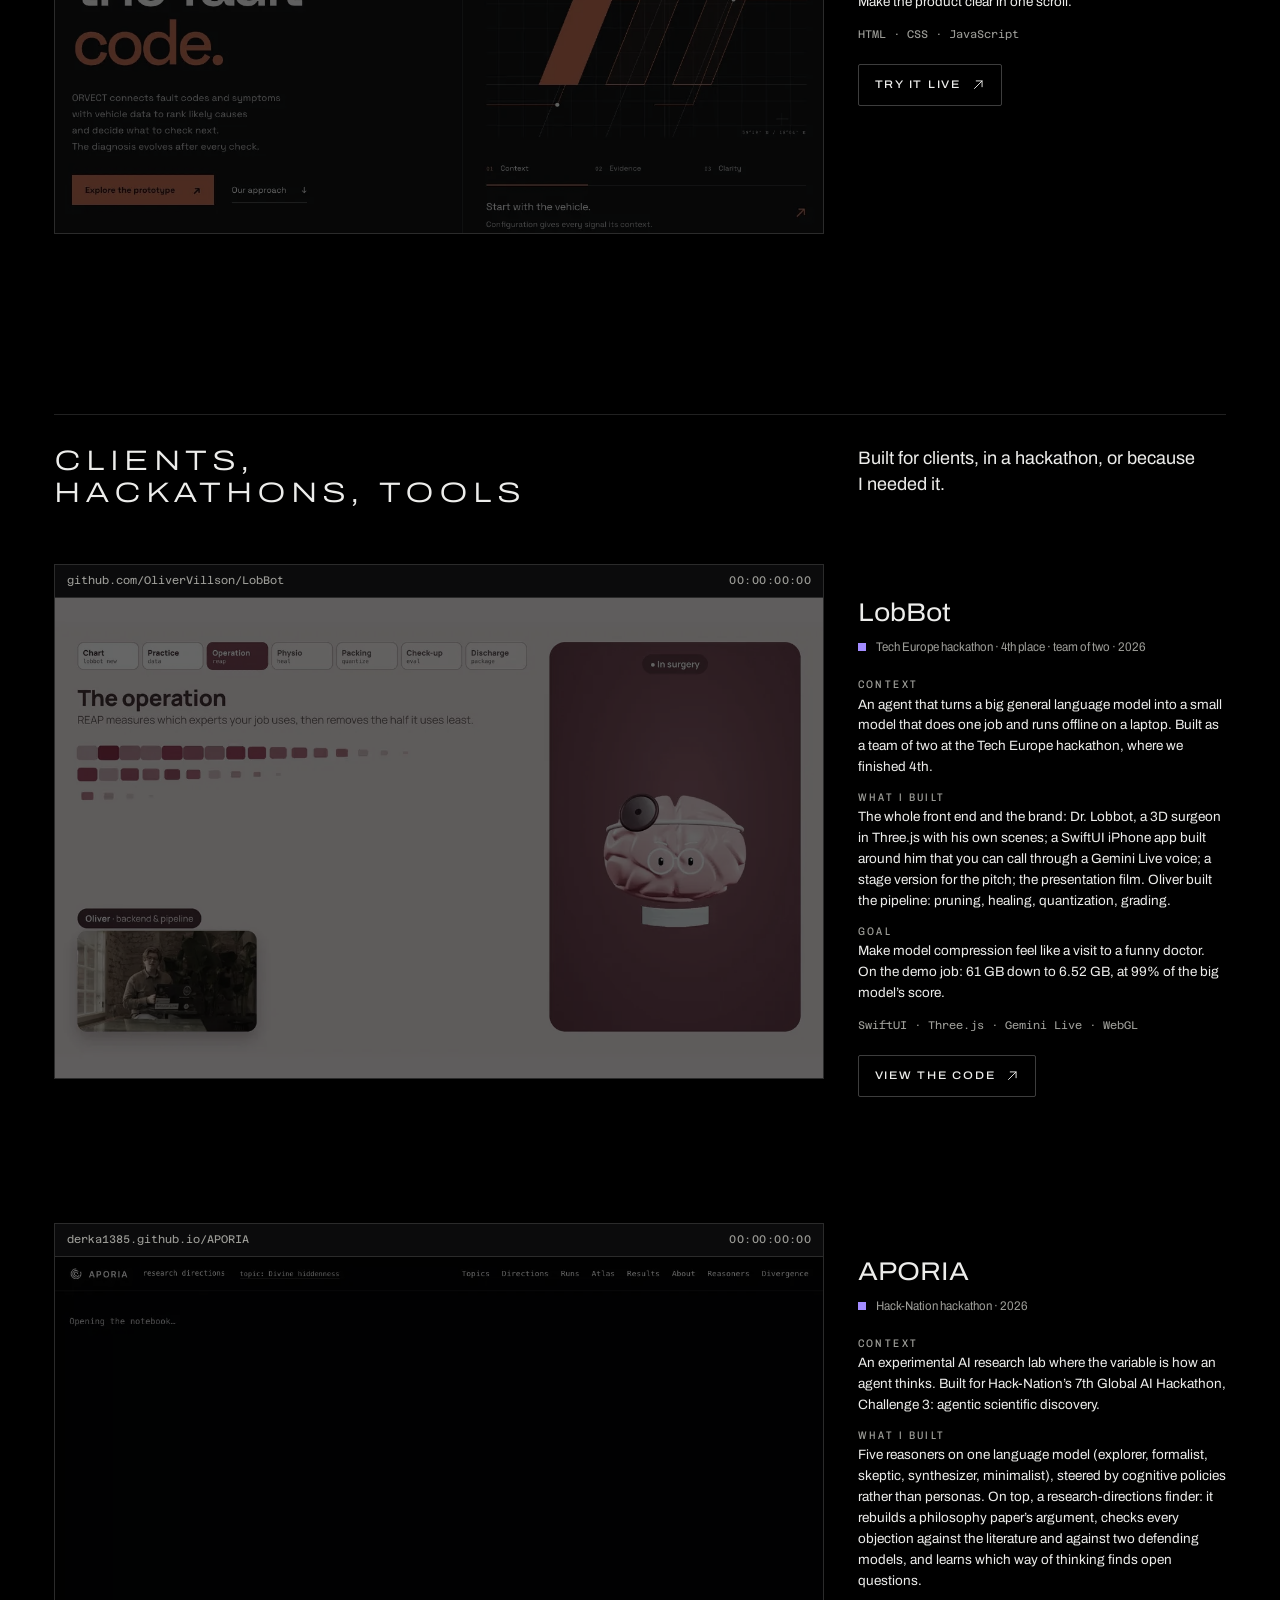
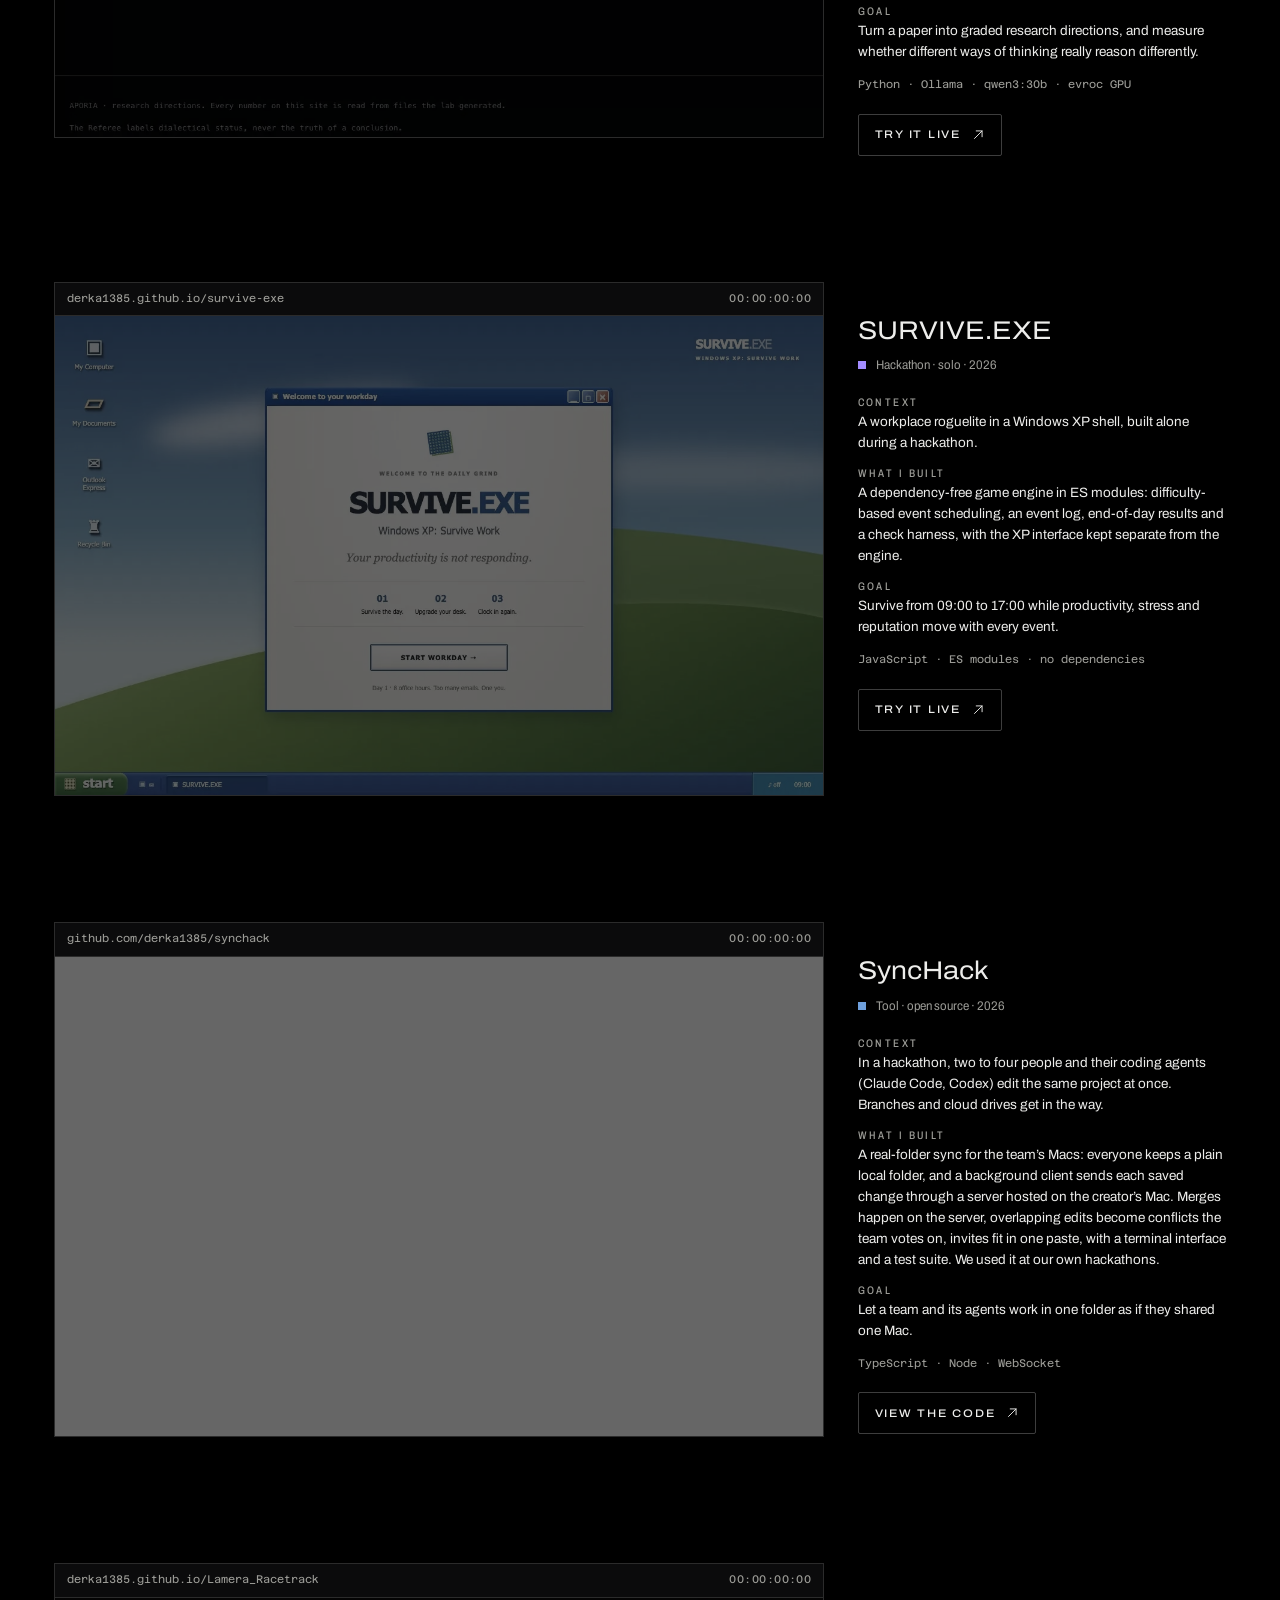
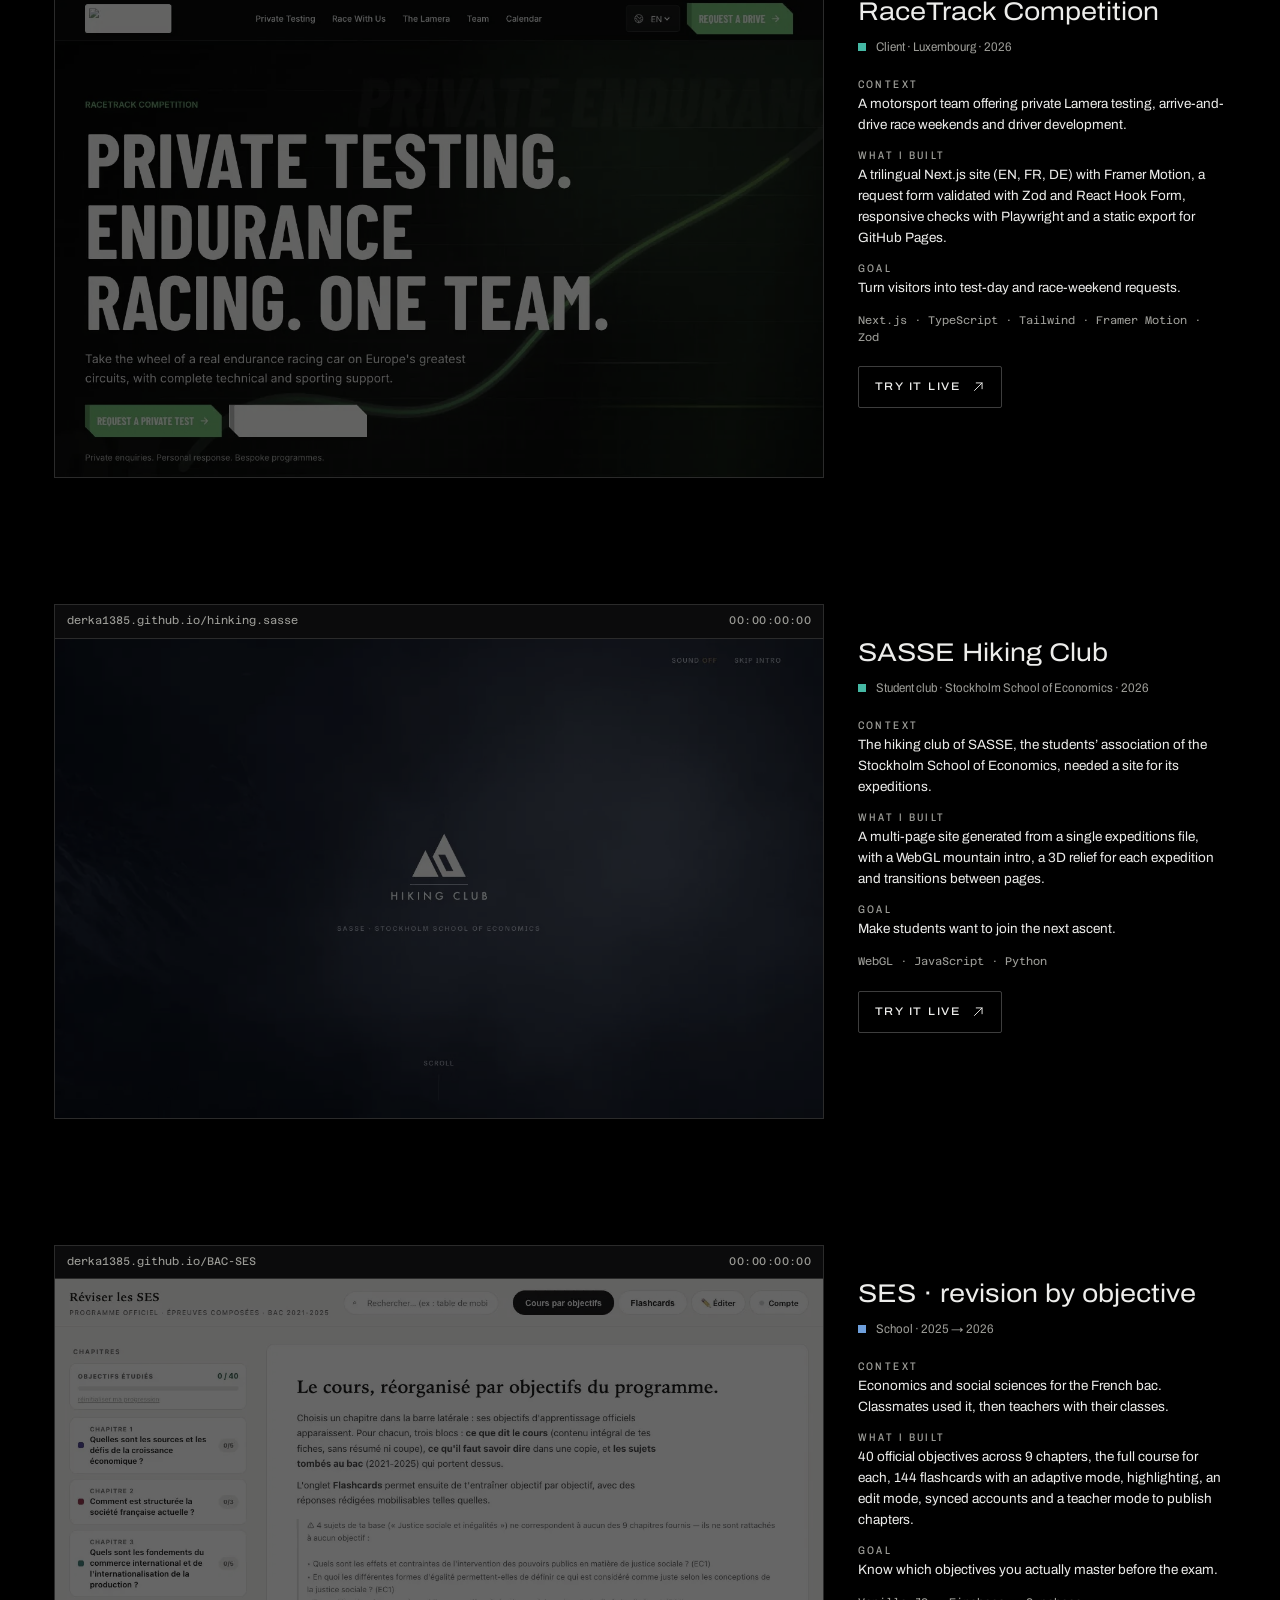
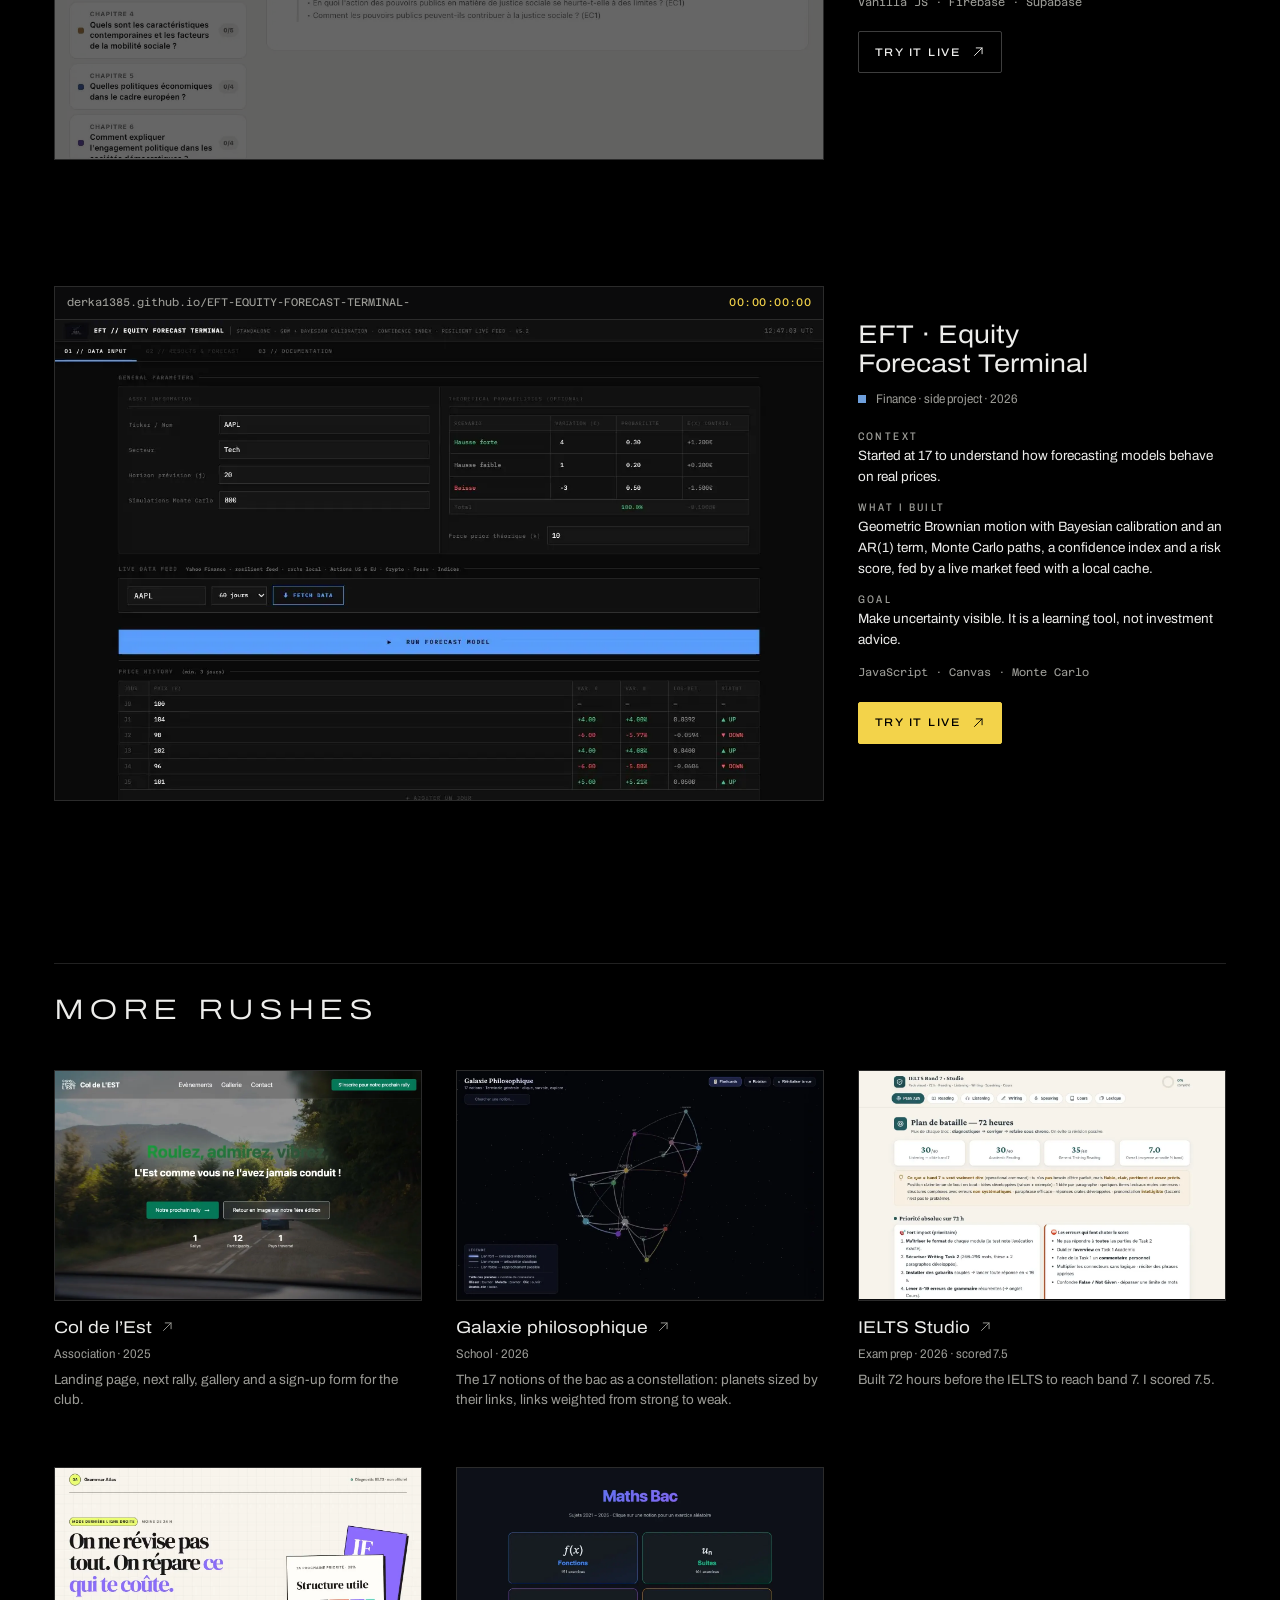
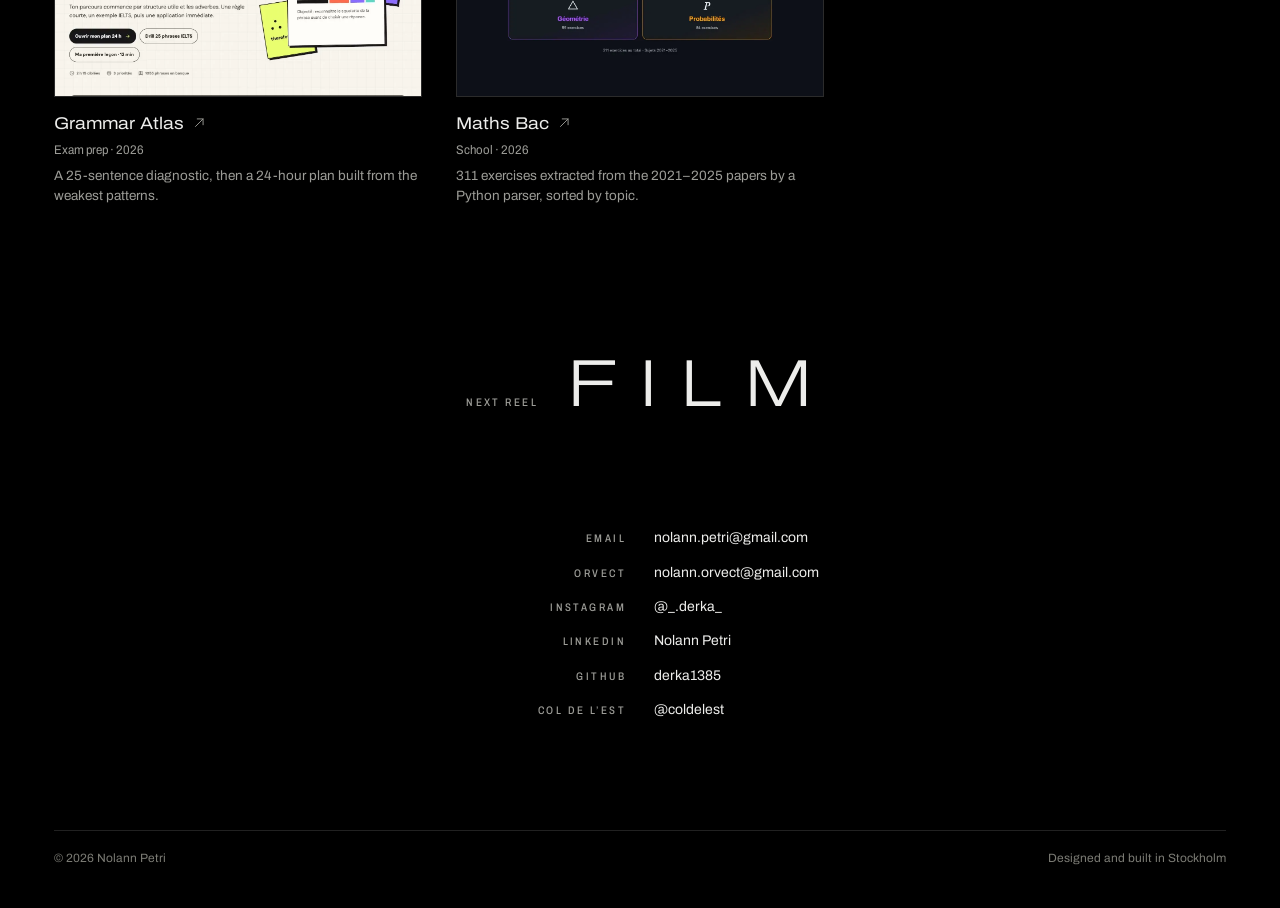
==== commit 6e88b42e: "Point ORVECT landing project to orvect.fr Co-Authored-By: Claude Opus 5.5 <noreply@anthropic.com>" ====
--- a/code.html
+++ b/code.html
@@ -72,9 +72,9 @@
       </div>
     </article>
 
-    <article class="rush" id="p-orvect-landing" data-track="company" data-url="https://derka1385.github.io/orvect-landing/">
-      <div class="rush-mon" aria-hidden="true">
-        <p class="mon-bar"><span class="mon-url">derka1385.github.io/orvect-landing</span><span class="tc">00:00:00:00</span></p>
+    <article class="rush" id="p-orvect-landing" data-track="company" data-url="https://orvect.fr/">
+      <div class="rush-mon" aria-hidden="true">
+        <p class="mon-bar"><span class="mon-url">orvect.fr</span><span class="tc">00:00:00:00</span></p>
         <div class="mon-screen"><video muted loop playsinline preload="none" poster="img/v-orvect-landing.webp" data-src="vid/orvect-landing.mp4"></video></div>
       </div>
       <div class="rush-copy">
@@ -86,7 +86,7 @@
           <div><dt data-fr="But">Goal</dt><dd data-fr="Faire comprendre le produit en un défilement.">Make the product clear in one scroll.</dd></div>
         </dl>
         <p class="stack">HTML · CSS · JavaScript</p>
-        <p class="actions"><a class="btn live" href="https://derka1385.github.io/orvect-landing/" target="_blank" rel="noopener"><span data-fr="Tester en direct">Try it live</span><svg class="ico" viewBox="0 0 24 24" aria-hidden="true"><path d="M9 5h10v10M19 5 6 18"/></svg></a></p>
+        <p class="actions"><a class="btn live" href="https://orvect.fr/" target="_blank" rel="noopener"><span data-fr="Tester en direct">Try it live</span><svg class="ico" viewBox="0 0 24 24" aria-hidden="true"><path d="M9 5h10v10M19 5 6 18"/></svg></a></p>
       </div>
     </article>
 
--- a/style.css
+++ b/style.css
@@ -25,7 +25,7 @@
 
   --f-sans: 'Archivo', ui-sans-serif, system-ui, sans-serif;
   --f-mono: 'Azeret Mono', ui-monospace, 'SF Mono', Menlo, monospace;
-  --ch: 52px;                                  /* the top letterbox bar */
+  --ch: calc(52px + env(safe-area-inset-top));                                  /* the top letterbox bar */
   --gut: clamp(16px, 4.2vw, 64px);
   --ease: cubic-bezier(.16, 1, .3, 1);
   --ease-io: cubic-bezier(.65, 0, .35, 1);
@@ -118,7 +118,7 @@
 .chrome {
   position: fixed; inset: 0 0 auto; z-index: 40; height: var(--ch);
   display: grid; grid-template-columns: 1fr auto 1fr; align-items: center; gap: 24px;
-  padding-inline: var(--gut); background: var(--black);
+  padding-inline: var(--gut); padding-top: env(safe-area-inset-top); background: var(--black);
   view-transition-name: chrome;
 }
 .mark { justify-self: start; font-size: 11px; font-weight: 400; font-stretch: 125%; text-transform: uppercase; letter-spacing: .3em; white-space: nowrap; }
@@ -207,7 +207,8 @@
 .lb-arrow.prev { left: 16px; } .lb-arrow.next { right: 16px; }
 .proj-lb.flip img { animation: lb-flip .45s var(--ease); }
 @keyframes lb-in { from { opacity: 0; } }
-@keyframes lb-flip { from { opacity: 0; transform: translateX(var(--dir, 24px)); filter: blur(6px); } }
+@keyframes lb-flip { from { opacity: 0; transform: translateX(var(--dir, 24px)); } }
+.proj-lb img { touch-action: pan-y; }
 
 /* =================================================================
    HOME — Lignes: one grid, one front of light, no words past the name
@@ -319,6 +320,12 @@
 
 .reel { position: relative; }
 .reel-pin { position: sticky; top: 0; height: 100svh; display: flex; align-items: center; overflow: clip; perspective: 1400px; }
+/* partners: the people I shot for, after the roll */
+.partners { padding-top: clamp(80px, 14vh, 140px); }
+.partners .chap-h { padding-top: 30px; border-top: 1px solid var(--line); margin-bottom: 40px; }
+.partner-list { display: flex; flex-wrap: wrap; align-items: center; gap: 28px clamp(28px, 4vw, 64px); }
+.partner-list li { font-size: clamp(15px, 1.4vw, 20px); font-weight: 400; font-stretch: 125%; text-transform: uppercase; letter-spacing: .16em; color: var(--dim); }
+.partner-list img { height: 64px; width: auto; }
 .view-switch { display: flex; gap: 8px; margin-top: 30px; }
 .view-switch .btn[aria-pressed="true"] { background: var(--white); color: #000; border-color: var(--white); }
 /* contact sheet: the whole roll at once, chapter by chapter, nothing to scroll sideways */
@@ -459,7 +466,7 @@
   .films { grid-template-columns: repeat(3, minmax(0, 1fr)); }
 }
 @media (max-width: 860px) {
-  :root { --ch: 48px; }
+  :root { --ch: calc(48px + env(safe-area-inset-top)); }
   .chrome { grid-template-columns: 1fr auto; }
   .reels {
     position: fixed; left: 0; right: 0; bottom: 0; z-index: 40; height: calc(52px + env(safe-area-inset-bottom));
@@ -469,6 +476,14 @@
   .reels a { padding: 14px 10px; }
   body { padding-bottom: calc(52px + env(safe-area-inset-bottom)); }
   .exp-cue { bottom: calc(52px + 24px + env(safe-area-inset-bottom)); }
+  /* phones: the switch rides just above the reel bar, always in reach */
+  .view-switch {
+    position: fixed; left: 0; right: 0; z-index: 39; bottom: calc(52px + env(safe-area-inset-bottom)); margin: 0;
+    gap: 0; padding: 8px var(--gut); background: var(--black); border-top: 1px solid var(--line);
+  }
+  .view-switch .btn { flex: 1; justify-content: center; min-height: 36px; }
+  .view-switch .btn + .btn { margin-left: -1px; }
+  .p-photo { padding-bottom: calc(52px + 53px + env(safe-area-inset-bottom)); }
   .exp-menu { top: 58%; display: grid; grid-template-columns: 1fr 1fr; gap: 26px 20px; justify-items: center; padding-inline: var(--gut); }
   .exp-menu a { font-size: 21px; letter-spacing: .24em; margin-right: -.24em; }
   .rush-mon, .rush-copy, .chap > h2, .chap-body { grid-column: 1 / -1; }
@@ -494,8 +509,16 @@
   .credit-list dt, .end-credits dt { text-align: left; }
   .end-credits { justify-items: start; }
   .end-credits > div { text-align: left; }
-  .series { grid-template-columns: 1fr; }
-  .series a { margin-right: 0; }
+  /* phones: the chapters become a grid of thumbnails, three across, each over one of its own frames */
+  .series { display: grid; grid-template-columns: repeat(3, minmax(0, 1fr)); gap: 6px; border: 0; }
+  .series a {
+    height: 72px; margin: 0; padding: 8px 9px; border: 1px solid var(--line); border-radius: 2px;
+    flex-direction: column; justify-content: flex-end; align-items: flex-start; gap: 0;
+    position: relative; isolation: isolate; overflow: clip; color: var(--white); font-size: 12.5px; line-height: 1.2;
+  }
+  .series a .tc { font-size: 9.5px; color: rgb(255 255 255 / .7); }
+  /* the chapter's own frame, behind its title */
+  .series a::before { content: ''; position: absolute; inset: 0; z-index: -1; background: linear-gradient(transparent 20%, rgb(0 0 0 / .78)), var(--bg) center / cover; }
   .fr img { height: min(52svh, 520px); }
   .sheet .reel-track { gap: 22px 10px; }
   .sheet .fr { width: calc(50% - 5px); }
